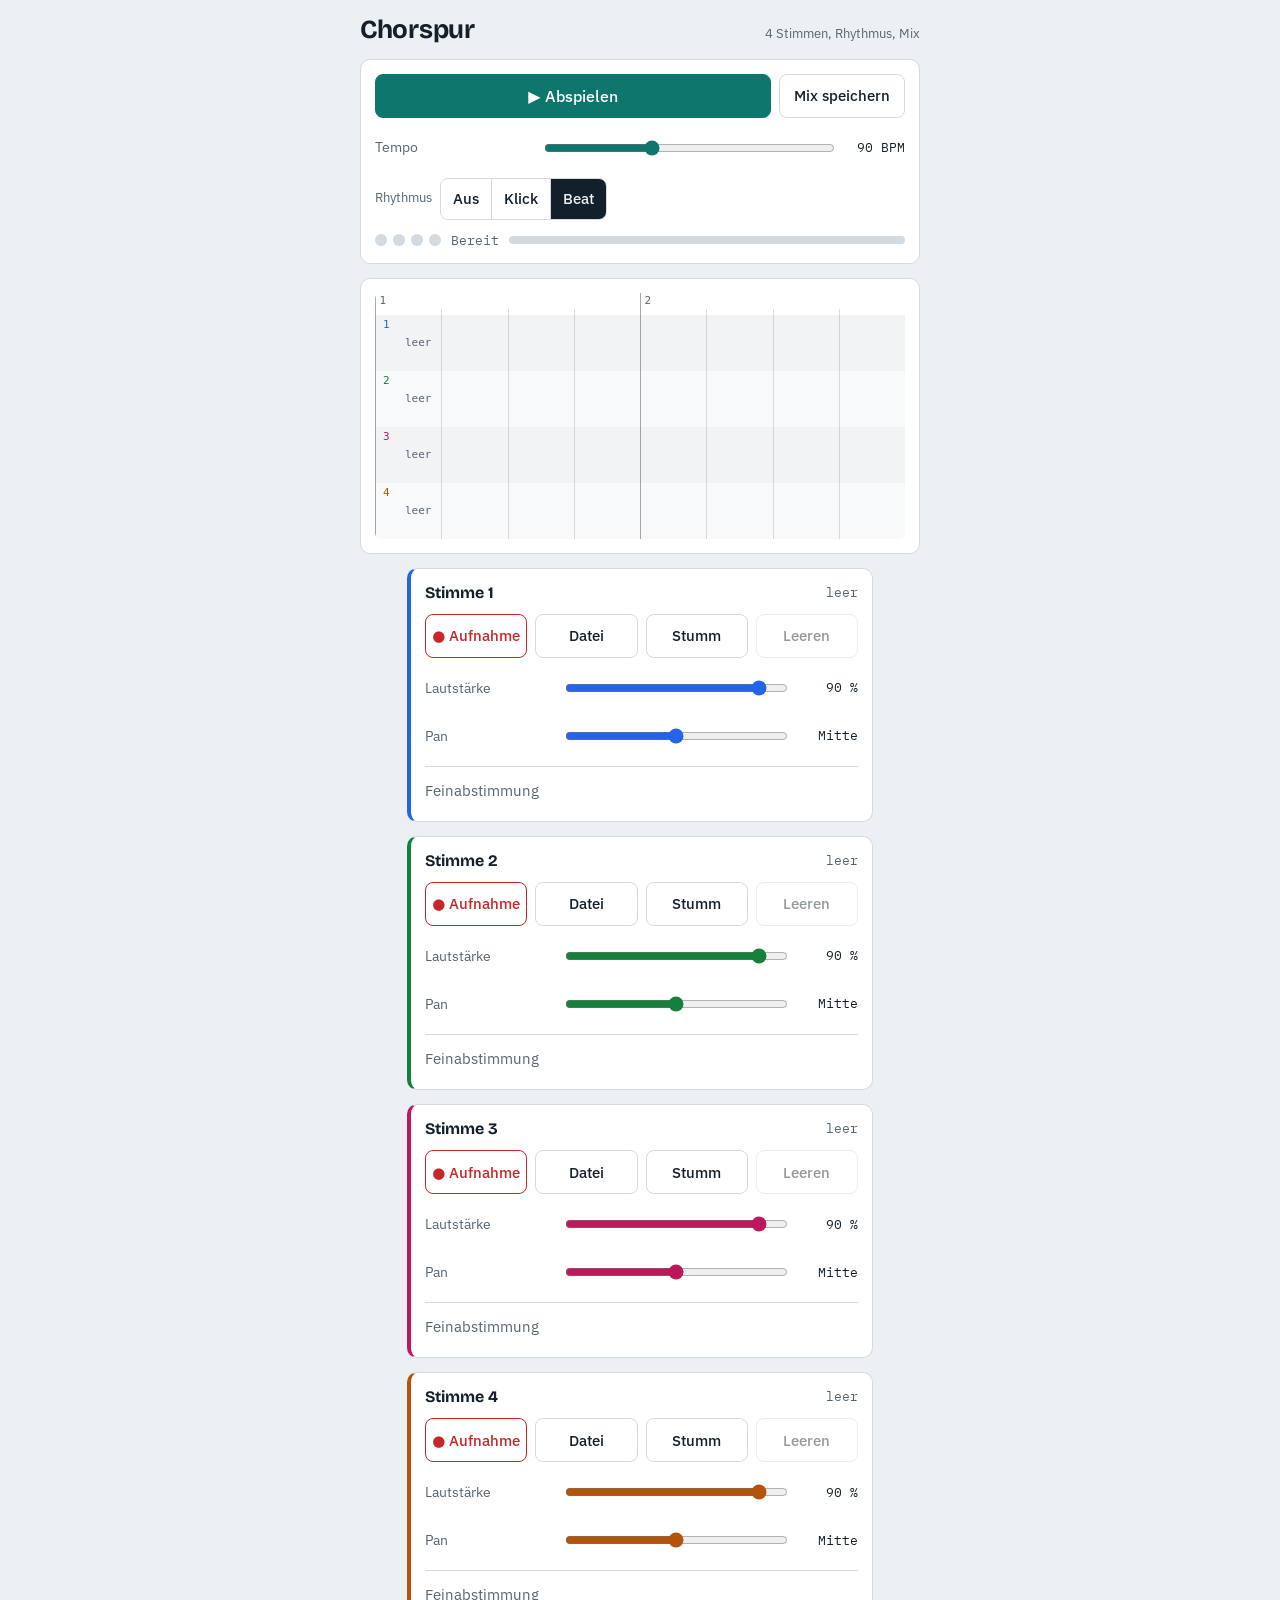
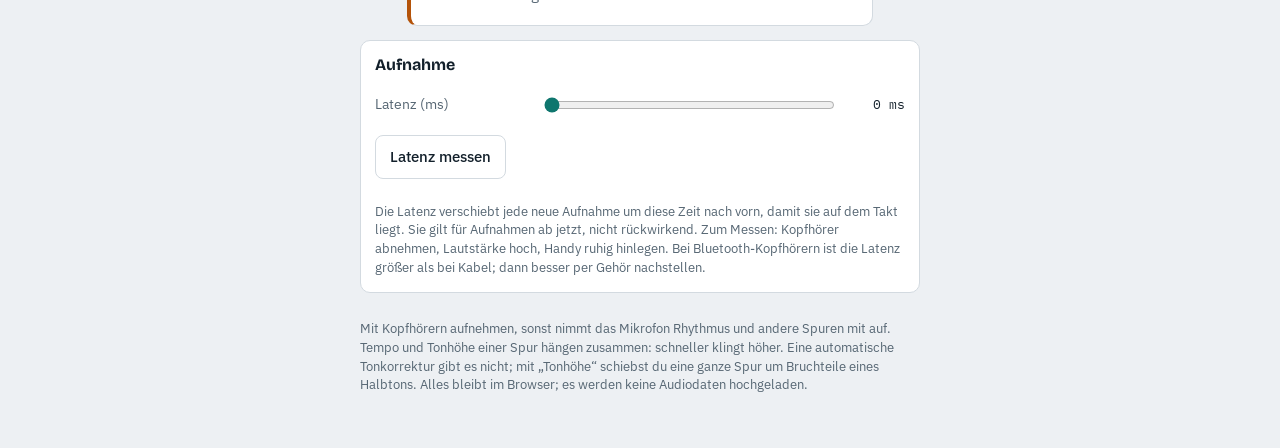
==== chorspur/chorspur.html @ f06d298e "Chorspur: Mikrofonaufnahme per AudioWorklet, WAV-Export, Latenzkorrektur, Tests Co-Authored-By: Clau" ====
<!doctype html>
<html lang="de">
<meta charset="utf-8">
<meta name="viewport" content="width=device-width,initial-scale=1,viewport-fit=cover">
<title>Chorspur</title>
<link rel="stylesheet" href="https://fonts.googleapis.com/css2?family=Bricolage+Grotesque:opsz,wght@12..96,500;12..96,700&family=IBM+Plex+Sans:wght@400;500&family=IBM+Plex+Mono:wght@400;500&display=swap">
<style>
/* Layout: eine Spalte, Transport oben, Zeitleiste mit vier Spuren, darunter je Spur ein Bedienfeld. */
:root{
  --bg:#EDF0F3; --panel:#FFFFFF; --ink:#13202B; --mute:#566673; --line:#D3DAE0;
  --accent:#0F766E; --accent-ink:#FFFFFF; --rec:#C62828;
  --t1:#2563EB; --t2:#15803D; --t3:#BE185D; --t4:#B45309;
  --f-display:"Bricolage Grotesque","Segoe UI",system-ui,sans-serif;
  --f-body:"IBM Plex Sans","Segoe UI",system-ui,sans-serif;
  --f-mono:"IBM Plex Mono",ui-monospace,Menlo,monospace;
}
@media (prefers-color-scheme: dark){
  :root:not([data-theme="light"]){
    --bg:#0E151B; --panel:#16212A; --ink:#E6EDF2; --mute:#93A3B0; --line:#26343F;
    --accent:#2DD4BF; --accent-ink:#06201C; --rec:#F87171;
    --t1:#60A5FA; --t2:#4ADE80; --t3:#F472B6; --t4:#FBBF24; color-scheme:dark;
  }
}
:root[data-theme="dark"]{
  --bg:#0E151B; --panel:#16212A; --ink:#E6EDF2; --mute:#93A3B0; --line:#26343F;
  --accent:#2DD4BF; --accent-ink:#06201C; --rec:#F87171;
  --t1:#60A5FA; --t2:#4ADE80; --t3:#F472B6; --t4:#FBBF24; color-scheme:dark;
}
body{margin:0;background:var(--bg);color:var(--ink);font-family:var(--f-body);font-size:15px;line-height:1.45;
  padding-block:16px 40px;padding-left:max(16px,env(safe-area-inset-left,0px));padding-right:max(16px,env(safe-area-inset-right,0px))}
.wrap{max-width:560px;margin:0 auto;display:flex;flex-direction:column;gap:14px}
h1{font:700 26px/1.1 var(--f-display);margin:0;letter-spacing:-.01em}
h3{font:700 16px/1.2 var(--f-display);margin:0}
.top{display:flex;align-items:baseline;justify-content:space-between;gap:12px;flex-wrap:wrap}
.sub{color:var(--mute);font-size:13px}
.card{background:var(--panel);border:1px solid var(--line);border-radius:10px;padding:14px;display:flex;flex-direction:column;gap:12px;min-width:0}
button{font:500 15px var(--f-body);min-height:44px;padding:0 14px;border-radius:8px;border:1px solid var(--line);background:var(--panel);color:var(--ink);cursor:pointer}
button:focus-visible,input:focus-visible,summary:focus-visible{outline:2px solid var(--accent);outline-offset:2px}
button[aria-pressed="true"]{background:var(--ink);color:var(--bg);border-color:var(--ink)}
button:disabled{opacity:.45;cursor:default}
.go{background:var(--accent);color:var(--accent-ink);border-color:var(--accent);font-weight:500;flex:1;min-width:130px;font-size:16px}
.row{display:flex;gap:8px;flex-wrap:wrap;align-items:center}
.seg{display:flex;border:1px solid var(--line);border-radius:8px;overflow:hidden}
.seg button{border:0;border-radius:0;min-height:40px;padding:0 12px}
.seg button+button{border-left:1px solid var(--line)}
.lab{display:grid;grid-template-columns:minmax(84px,30%) 1fr 64px;align-items:center;gap:8px;font-size:14px}
.lab span{color:var(--mute)}
output{font:400 13px var(--f-mono);text-align:right;font-variant-numeric:tabular-nums}
input[type=range]{width:100%;min-width:0;accent-color:var(--c,var(--accent));height:32px}
.beat{display:flex;align-items:center;gap:10px;font:400 13px var(--f-mono);color:var(--mute);font-variant-numeric:tabular-nums;min-width:0}
.dots{display:flex;gap:6px}
.dots i{width:12px;height:12px;border-radius:50%;background:var(--line)}
.dots i.on{background:var(--accent)}
.meter{height:8px;border-radius:4px;background:var(--line);overflow:hidden;flex:1;min-width:60px}
.meter b{display:block;height:100%;width:0;background:var(--accent);transition:width .06s linear}
.meter b.hot{background:var(--rec)}
canvas{display:block;width:100%;border-radius:6px}
.trk{border-left:4px solid var(--c)}
.trk header{display:flex;align-items:center;justify-content:space-between;gap:8px}
.len{font:400 13px var(--f-mono);color:var(--mute)}
.btns{display:grid;grid-template-columns:repeat(4,1fr);gap:8px}
.btns button{padding:0 6px}
.btns .rec{color:var(--rec);border-color:var(--rec)}
.btns .rec.live{background:var(--rec);color:var(--bg)}
details{border-top:1px solid var(--line);padding-top:8px}
summary{cursor:pointer;color:var(--mute);min-height:32px;display:flex;align-items:center}
details .stack{display:flex;flex-direction:column;gap:6px;padding-top:6px}
#note{display:none;border:1px solid var(--rec);border-radius:10px;padding:12px;background:var(--panel);gap:10px;flex-direction:column}
#note.show{display:flex}
#hp{display:none;border:1px solid var(--rec);border-radius:8px;padding:8px 10px;font-size:14px}
#hp.show{display:block}
#hp.hot{background:var(--rec);color:var(--bg)}
.hint{color:var(--mute);font-size:13px}
</style>

<div class="wrap">
  <div class="top"><h1>Chorspur</h1><span class="sub">4 Stimmen, Rhythmus, Mix</span></div>

  <div id="note" role="status"></div>

  <section class="card" aria-label="Wiedergabe">
    <div class="row">
      <button class="go" id="play">▶ Abspielen</button>
      <button id="export">Mix speichern</button>
    </div>
    <label class="lab"><span>Tempo</span><input type="range" id="bpm" min="50" max="160" step="1" value="90"><output id="bpmOut">90 BPM</output></label>
    <div class="row"><span class="hint">Rhythmus</span>
      <div class="seg" id="rhythm"><button data-r="off">Aus</button><button data-r="click">Klick</button><button data-r="beat" aria-pressed="true">Beat</button></div>
    </div>
    <div id="hp" role="alert"><strong>Kopfhörer verwenden.</strong> <span id="hpTxt">Sonst nimmt das Mikrofon Rhythmus und andere Spuren mit auf.</span></div>
    <div class="beat"><div class="dots" id="dots"><i></i><i></i><i></i><i></i></div><span id="pos">Bereit</span><div class="meter" title="Pegel"><b id="lvl"></b></div></div>
  </section>

  <section class="card" aria-label="Zeitleiste"><canvas id="cv" aria-label="Wellenformen der vier Spuren mit Taktraster"></canvas></section>

  <div id="tracks" class="wrap" style="gap:14px"></div>

  <section class="card" aria-label="Aufnahme-Einstellungen">
    <h3>Aufnahme</h3>
    <label class="lab"><span>Latenz (ms)</span><input type="range" id="lat" min="0" max="400" step="1" value="0"><output id="latOut">0 ms</output></label>
    <div class="row"><button id="cal">Latenz messen</button><span class="hint" id="calMsg"></span></div>
    <p class="hint" id="pk" style="margin:0"></p>
    <p class="hint" style="margin:0">Die Latenz verschiebt jede neue Aufnahme um diese Zeit nach vorn, damit sie auf dem Takt liegt. Sie gilt für Aufnahmen ab jetzt, nicht rückwirkend. Zum Messen: Kopfhörer abnehmen, Lautstärke hoch, Handy ruhig hinlegen. Bei Bluetooth-Kopfhörern ist die Latenz größer als bei Kabel; dann besser per Gehör nachstellen.</p>
  </section>

  <p class="hint">Mit Kopfhörern aufnehmen, sonst nimmt das Mikrofon Rhythmus und andere Spuren mit auf. Tempo und Tonhöhe einer Spur hängen zusammen: schneller klingt höher. Eine automatische Tonkorrektur gibt es nicht; mit „Tonhöhe“ schiebst du eine ganze Spur um Bruchteile eines Halbtons. Alles bleibt im Browser; es werden keine Audiodaten hochgeladen.</p>
  <input type="file" id="file" accept="audio/*" hidden>
</div>

<script>
(function(){
const $=(s,r=document)=>r.querySelector(s);
const root=document.documentElement;
const N=4, LANE=56, RUL=22, CLIP=.98;
const tracks=Array.from({length:N},(_,i)=>({buf:null,peaks:null,vol:.9,pan:0,mute:false,off:0,speed:100,semi:0}));
let bpm=90, rhythm='beat', latency=0;
try{const v=parseInt(localStorage.getItem('chorspur.lat'),10);if(v>=0&&v<=400)latency=v}catch(e){}
const T={playing:false,T0:0,nodes:[],sched:null,n:0,rec:-1,recorder:null,cap:null,busy:false};
let ctx,master,an,noiseBuf,wkReady=false,wl=null;

/* ---------- Audio ---------- */
function ensure(){
  if(ctx) return;
  ctx=new (window.AudioContext||window.webkitAudioContext)({latencyHint:'interactive'});
  master=ctx.createGain(); an=ctx.createAnalyser(); an.fftSize=512;
  master.connect(an); an.connect(ctx.destination);
  noiseBuf=ctx.createBuffer(1,ctx.sampleRate,ctx.sampleRate);
  const d=noiseBuf.getChannelData(0); for(let i=0;i<d.length;i++) d[i]=Math.random()*2-1;
}
const rate=t=>t.speed/100*Math.pow(2,t.semi/12);
const dur=t=>t.buf?t.buf.duration/rate(t):0;
const endT=()=>Math.max(0,...tracks.map(t=>t.buf?Math.max(0,t.off)+dur(t):0));

async function keepAwake(on){
  try{
    if(on){if(!wl&&navigator.wakeLock){wl=await navigator.wakeLock.request('screen');wl.addEventListener('release',()=>{wl=null})}}
    else if(wl){const w=wl;wl=null;await w.release()}
  }catch(e){}
}
document.addEventListener('visibilitychange',()=>{if(document.visibilityState==='visible'&&(T.playing||T.busy))keepAwake(true)});

function click(t,acc){const o=ctx.createOscillator(),g=ctx.createGain();o.frequency.value=acc?1500:1000;g.gain.setValueAtTime(.35,t);g.gain.exponentialRampToValueAtTime(.001,t+.05);o.connect(g);g.connect(master);o.start(t);o.stop(t+.06)}
function kick(t){const o=ctx.createOscillator(),g=ctx.createGain();o.frequency.setValueAtTime(140,t);o.frequency.exponentialRampToValueAtTime(45,t+.12);g.gain.setValueAtTime(.8,t);g.gain.exponentialRampToValueAtTime(.001,t+.28);o.connect(g);g.connect(master);o.start(t);o.stop(t+.3)}
function noise(t,len,hp,vol){const s=ctx.createBufferSource(),f=ctx.createBiquadFilter(),g=ctx.createGain();s.buffer=noiseBuf;f.type='highpass';f.frequency.value=hp;g.gain.setValueAtTime(vol,t);g.gain.exponentialRampToValueAtTime(.001,t+len);s.connect(f);f.connect(g);g.connect(master);s.start(t,Math.random()*.5);s.stop(t+len+.02)}
function tick(){
  const spb=60/bpm, lim=ctx.currentTime+.2;
  while(T.T0+T.n*spb<lim){
    const n=T.n,t=T.T0+n*spb,b=((n%4)+4)%4;
    if(n<0) click(t,b===0);
    else{
      if(rhythm==='click') click(t,b===0);
      else if(rhythm==='beat'){
        if(b===0||b===2) kick(t); else noise(t,.16,1500,.35);
        noise(t,.04,7000,.12); noise(t+spb/2,.04,7000,.06);
      }
    }
    T.n++;
  }
}
function makeNode(i){
  const tr=tracks[i]; if(!tr.buf) return;
  const s=ctx.createBufferSource(),g=ctx.createGain(),p=ctx.createStereoPanner();
  const r=rate(tr);
  s.buffer=tr.buf; s.playbackRate.value=r; g.gain.value=tr.mute?0:tr.vol; p.pan.value=tr.pan;
  s.connect(g);g.connect(p);p.connect(master);
  let when=T.T0+tr.off, boff=0;
  if(tr.off<0){when=T.T0;boff=-tr.off*r}
  if(boff>=tr.buf.duration) return;
  s.start(when,boff);
  T.nodes[i]={src:s,g,p};
}
function begin(T0,n0,skip){
  T.T0=T0; T.nodes=[];
  for(let i=0;i<N;i++) if(i!==skip) makeNode(i);
  T.n=n0; clearInterval(T.sched); T.sched=setInterval(tick,25); tick();
  T.playing=true; keepAwake(true); ui(); loop();
}
async function play(){
  ensure(); await ctx.resume(); if(T.playing) return;
  begin(ctx.currentTime+.12,0,-1);
}
function stop(){
  clearInterval(T.sched); T.sched=null;
  T.nodes.forEach(n=>{try{n&&n.src.stop()}catch(e){}}); T.nodes=[];
  T.playing=false;
  if(T.recorder){const r=T.recorder;T.recorder=null;T.rec=-1;T.cap=null;r.finish()}
  keepAwake(false);
  ui(); draw();
}

/* ---------- Mikrofon: Rohdaten (PCM) mit Kontext-Zeitstempel ---------- */
/* Statt MediaRecorder (komprimiert, Startzeit unklar) liest ein AudioWorklet die Samples samt Frame-Nummer der Audio-Uhr.
   Damit liegt der Schnitt auf T0 sampleGenau fest; nur die Gerätelatenz bleibt, die über "Latenz (ms)" korrigiert wird. */
const WK='class R extends AudioWorkletProcessor{constructor(){super();this.b=new Float32Array(1024);this.n=0;this.f=0}'+
 'process(i){const c=i[0]&&i[0][0];if(!c)return true;for(let k=0;k<c.length;k++){if(this.n===0)this.f=currentFrame+k;this.b[this.n++]=c[k];'+
 'if(this.n===1024){this.port.postMessage({f:this.f,d:this.b});this.b=new Float32Array(1024);this.n=0}}return true}}registerProcessor("rec",R);';
function micMsg(e){
  const n=e&&e.name;
  if(n==='NotAllowedError'||n==='SecurityError') return 'Der Zugriff auf das Mikrofon wurde verweigert. Erlaube das Mikrofon in den Einstellungen des Browsers für diese Seite und versuche es erneut.';
  if(n==='NotFoundError'||n==='DevicesNotFoundError'||n==='OverconstrainedError') return 'Es wurde kein Mikrofon gefunden. Schließe ein Mikrofon an oder prüfe die Geräteeinstellungen.';
  if(n==='NotReadableError'||n==='AbortError'||n==='TrackStartError') return 'Das Mikrofon lässt sich nicht öffnen. Vielleicht nutzt es gerade eine andere App.';
  return 'Das Mikrofon ist nicht verfügbar'+(n?' ('+n+')':'')+'.';
}
async function openCapture(){
  ensure(); await ctx.resume();
  if(!window.isSecureContext||!navigator.mediaDevices||!navigator.mediaDevices.getUserMedia)
    throw {msg:'Das Mikrofon funktioniert nur in einem sicheren Kontext: über https:// oder über http://localhost. Öffne die Seite über eine solche Adresse.'};
  let stream;
  try{stream=await navigator.mediaDevices.getUserMedia({audio:{echoCancellation:false,noiseSuppression:false,autoGainControl:false,channelCount:1}})}
  catch(e){throw {msg:micMsg(e)}}
  await ctx.resume();
  const cap={chunks:[],peak:0,blk:0,sink:ctx.createGain(),src:ctx.createMediaStreamSource(stream),node:null};
  const onData=(f,d)=>{let p=0;for(let k=0;k<d.length;k++){const v=d[k]<0?-d[k]:d[k];if(v>p)p=v}
    if(p>cap.blk)cap.blk=p; if(p>cap.peak)cap.peak=p; cap.chunks.push({f,d})};
  try{
    if(ctx.audioWorklet&&window.AudioWorkletNode){
      if(!wkReady){const u=URL.createObjectURL(new Blob([WK],{type:'text/javascript'}));await ctx.audioWorklet.addModule(u);URL.revokeObjectURL(u);wkReady=true}
      cap.node=new AudioWorkletNode(ctx,'rec',{numberOfInputs:1,numberOfOutputs:1,channelCount:1,channelCountMode:'explicit'});
      cap.node.port.onmessage=e=>onData(e.data.f,e.data.d);
    }else{
      cap.node=ctx.createScriptProcessor(2048,1,1);
      cap.node.onaudioprocess=e=>onData(Math.round(e.playbackTime*ctx.sampleRate),new Float32Array(e.inputBuffer.getChannelData(0)));
    }
  }catch(e){stream.getTracks().forEach(t=>t.stop());throw {msg:'Die Aufnahme-Engine ließ sich nicht starten ('+(e&&e.name||'Fehler')+'). Probiere „Datei“ mit einer Aufnahme vom Sprachrekorder.'}}
  cap.sink.gain.value=0; cap.sink.connect(ctx.destination);
  cap.src.connect(cap.node); cap.node.connect(cap.sink);
  cap.close=()=>{
    stream.getTracks().forEach(t=>t.stop());
    try{cap.src.disconnect();cap.node.disconnect();cap.sink.disconnect()}catch(e){}
    if(cap.node.port)cap.node.port.onmessage=null; cap.node.onaudioprocess=null;
  };
  return cap;
}
function assemble(chunks,start,end){
  const out=new Float32Array(Math.max(0,end-start));
  for(const c of chunks){const a=Math.max(c.f,start),b=Math.min(c.f+c.d.length,end);if(b>a)out.set(c.d.subarray(a-c.f,b-c.f),a-start)}
  return out;
}
const dB=p=>p>0?Math.round(20*Math.log10(p)):-99;

/* ---------- Aufnehmen ---------- */
async function record(i){
  if(T.playing||T.busy) return;
  T.busy=true; note(''); ui();
  let cap;
  try{cap=await openCapture()}catch(e){T.busy=false;ui();micHelp(i,e.msg||'Das Mikrofon ist nicht verfügbar.');return}
  T.busy=false;
  const T0=ctx.currentTime+.25+4*(60/bpm), lat=latency;
  T.cap=cap; T.rec=i;
  T.recorder={finish:()=>finishTake(i,cap,T0,lat)};
  begin(T0,-4,i);
}
function finishTake(i,cap,T0,lat){
  cap.close();
  const sr=ctx.sampleRate, start=Math.round((T0+lat/1000)*sr);
  let last=0; for(const c of cap.chunks) last=Math.max(last,c.f+c.d.length);
  const data=assemble(cap.chunks,start,last);
  $('#pk').textContent='Letzte Aufnahme: Spitzenpegel '+dB(cap.peak)+' dBFS.';
  if(data.length<sr*.2){note('Die Aufnahme war zu kurz.');return}
  const buf=ctx.createBuffer(1,data.length,sr); buf.copyToChannel(data,0);
  setBuf(i,buf);
  note(cap.peak>=CLIP?'Die Aufnahme ist übersteuert (Spitze '+dB(cap.peak)+' dBFS). Geh weiter vom Mikrofon weg oder sing leiser und nimm die Spur neu auf.':'');
}
function micHelp(i,msg){
  const el=$('#note');
  el.innerHTML='<strong></strong><span class="hint">Alternative: Nimm die Stimme mit dem Sprachrekorder deines Handys auf (Rhythmus dabei über Kopfhörer laufen lassen) und lade die Datei hier in Stimme '+(i+1)+' hoch.</span><div class="row"><button data-n="cap" data-i="'+i+'">Sprachrekorder öffnen</button><button data-n="file" data-i="'+i+'">Datei wählen</button></div>';
  $('strong',el).textContent=msg;
  el.className='show';
}
function note(t){const el=$('#note');el.textContent=t;el.className=t?'show':''}

/* ---------- Latenz messen: Klicks abspielen, per Mikrofon aufnehmen, Kreuzkorrelation ---------- */
function clickTpl(sr){const n=Math.round(.03*sr),d=new Float32Array(n);for(let k=0;k<n;k++){const t=k/sr;d[k]=Math.sin(2*Math.PI*1500*t)*Math.exp(-t/.006)}return d}
/* Lag (in Samples) mit größter |Korrelation| von tpl in sig, Suchbereich 0..maxLag. */
function xcorr(sig,tpl,maxLag){
  const dot=(lag,st)=>{let s=0;for(let k=0;k<tpl.length;k+=st){const j=lag+k;if(j>=sig.length)break;s+=sig[j]*tpl[k]}return s};
  let best=0,bl=0,sum=0,cnt=0;
  for(let lag=0;lag<=maxLag;lag+=4){const v=Math.abs(dot(lag,4));sum+=v;cnt++;if(v>best){best=v;bl=lag}}
  const ratio=best/Math.max(1e-12,sum/cnt);
  best=0;let rl=bl;
  for(let lag=Math.max(0,bl-6);lag<=bl+6;lag++){const v=Math.abs(dot(lag,1));if(v>best){best=v;rl=lag}}
  return {lag:rl,ratio};
}
/* Aus einer Aufnahme (Frames) und den geplanten Klickzeiten die Latenz in ms schätzen. */
function estimateLatency(chunks,times,sr){
  const tpl=clickTpl(sr),maxLag=Math.round(.4*sr);
  let last=0;for(const c of chunks)last=Math.max(last,c.f+c.d.length);
  const lags=[];
  for(const t of times){
    const s=Math.round(t*sr),seg=assemble(chunks,s,Math.min(last,s+maxLag+tpl.length));
    if(seg.length<tpl.length*2)continue;
    const r=xcorr(seg,tpl,Math.min(maxLag,seg.length-tpl.length));
    if(r.ratio>=6)lags.push(r.lag/sr*1000);
  }
  if(lags.length<3)return null;
  lags.sort((a,b)=>a-b);
  return {ms:lags[lags.length>>1],spread:lags[lags.length-1]-lags[0],n:lags.length};
}
async function calibrate(){
  if(T.playing||T.busy) return;
  const msg=$('#calMsg');
  T.busy=true; keepAwake(true); ui(); msg.textContent='Messung läuft (ca. 5 s). Bitte ruhig halten …';
  let cap;
  try{cap=await openCapture()}catch(e){T.busy=false;keepAwake(false);ui();msg.textContent='';micHelp(0,e.msg||'Das Mikrofon ist nicht verfügbar.');return}
  const sr=ctx.sampleRate,tpl=clickTpl(sr),b=ctx.createBuffer(1,tpl.length,sr);b.copyToChannel(tpl,0);
  const t0=ctx.currentTime+.6,times=[];
  for(let k=0;k<5;k++){const s=ctx.createBufferSource(),g=ctx.createGain();s.buffer=b;g.gain.value=.8;s.connect(g);g.connect(master);s.start(t0+k*.7);times.push(t0+k*.7)}
  await new Promise(r=>setTimeout(r,(.6+5*.7+.7)*1000));
  cap.close();
  const res=estimateLatency(cap.chunks,times,sr);
  T.busy=false; keepAwake(false); ui();
  if(!res){msg.textContent='Keine Klicks erkannt. Lautstärke hoch, Kopfhörer ab, Mikrofon nahe am Lautsprecher, Umgebung ruhig.';return}
  const ms=Math.round(res.ms);setLatency(ms);
  msg.textContent='Gemessen: '+ms+' ms (Streuung '+res.spread.toFixed(1).replace('.',',')+' ms, '+res.n+' von 5 Klicks)'+(res.spread>10?'. Streuung hoch, Messung wiederholen.':'. Eingetragen.');
}
function setLatency(ms){
  latency=Math.max(0,Math.min(400,Math.round(ms)));
  $('#lat').value=latency;$('#latOut').textContent=latency+' ms';
  try{localStorage.setItem('chorspur.lat',String(latency))}catch(e){}
}

/* ---------- Dateien & Spitzenwerte ---------- */
let pending=0;
function pick(i,cap){pending=i;const f=$('#file');if(cap)f.setAttribute('capture','');else f.removeAttribute('capture');f.value='';f.click()}
$('#file').addEventListener('change',async e=>{
  const f=e.target.files[0]; if(!f) return;
  try{ensure();const buf=await ctx.decodeAudioData(await f.arrayBuffer());setBuf(pending,buf);note('')}
  catch(err){note('Diese Datei ließ sich nicht lesen. Probiere ein anderes Audioformat.')}
});
function setBuf(i,buf){
  const tr=tracks[i],ch=buf.getChannelData(0),P=700,step=Math.max(1,Math.floor(ch.length/P)),pk=new Float32Array(P);
  for(let k=0;k<P;k++){let m=0;const a=k*step,b=Math.min(ch.length,a+step);for(let j=a;j<b;j+=4){const v=Math.abs(ch[j]);if(v>m)m=v}pk[k]=m}
  const mx=Math.max(.05,...pk);for(let k=0;k<P;k++)pk[k]/=mx;
  tr.buf=buf;tr.peaks=pk;ui();draw();
}

/* ---------- Mix speichern: WAV 16 Bit Stereo, Offline-Rendering ---------- */
function wavBlob(buf){
  const nc=2,len=buf.length,sr=buf.sampleRate,bytes=len*nc*2,ab=new ArrayBuffer(44+bytes),v=new DataView(ab);
  const S=(o,s)=>{for(let k=0;k<s.length;k++)v.setUint8(o+k,s.charCodeAt(k))};
  S(0,'RIFF');v.setUint32(4,36+bytes,true);S(8,'WAVE');S(12,'fmt ');v.setUint32(16,16,true);v.setUint16(20,1,true);v.setUint16(22,nc,true);
  v.setUint32(24,sr,true);v.setUint32(28,sr*nc*2,true);v.setUint16(32,nc*2,true);v.setUint16(34,16,true);S(36,'data');v.setUint32(40,bytes,true);
  const L=buf.getChannelData(0),R=buf.getChannelData(1);let o=44;
  for(let k=0;k<len;k++){
    for(const x of [L[k],R[k]]){const s=Math.max(-1,Math.min(1,x));v.setInt16(o,s<0?s*32768:s*32767,true);o+=2}
  }
  return new Blob([ab],{type:'audio/wav'});
}
async function renderMix(){
  const sr=ctx.sampleRate,oc=new OfflineAudioContext(2,Math.ceil((endT()+.3)*sr),sr);
  tracks.forEach(tr=>{
    if(!tr.buf||tr.mute) return;
    const s=oc.createBufferSource(),g=oc.createGain(),p=oc.createStereoPanner(),r=rate(tr);
    s.buffer=tr.buf;s.playbackRate.value=r;g.gain.value=tr.vol;p.pan.value=tr.pan;
    s.connect(g);g.connect(p);p.connect(oc.destination);
    let when=Math.max(0,tr.off),boff=0;
    if(tr.off<0)boff=-tr.off*r;
    if(boff>=tr.buf.duration) return;
    s.start(when,boff);
  });
  return oc.startRendering();
}
async function exportMix(){
  if(!tracks.some(t=>t.buf)){note('Es ist noch keine Spur aufgenommen.');return}
  if(T.playing) stop();
  if(T.busy) return;
  ensure(); T.busy=true; ui(); note('Der Mix wird berechnet …');
  try{
    const out=await renderMix();
    let pk=0;for(let c=0;c<2;c++){const d=out.getChannelData(c);for(let k=0;k<d.length;k++){const a=Math.abs(d[k]);if(a>pk)pk=a}}
    let msg='';
    if(pk>1){const g=.98/pk;for(let c=0;c<2;c++){const d=out.getChannelData(c);for(let k=0;k<d.length;k++)d[k]*=g}msg='Der Mix war zu laut und wurde automatisch leiser gestellt (um '+(-dB(g))+' dB).'}
    const url=URL.createObjectURL(wavBlob(out)),a=document.createElement('a');
    a.href=url;a.download='Chorspur-Mix.wav';document.body.appendChild(a);a.click();a.remove();
    setTimeout(()=>URL.revokeObjectURL(url),60000);
    note(msg);
  }catch(e){note('Der Mix ließ sich nicht erzeugen ('+(e&&e.name||'Fehler')+').')}
  T.busy=false; ui();
}

/* ---------- Zeichnen ---------- */
const cv=$('#cv'),g2=cv.getContext('2d');
function span(pos){
  const spb=60/bpm,bar=4*spb;
  let L=Math.max(8*spb,endT()*1.03);
  if(T.rec>=0) L=Math.max(L,Math.ceil((Math.max(pos,0)+4*spb)/(4*bar))*4*bar);
  return Math.ceil(L/bar)*bar;
}
function curPos(){return T.playing?ctx.currentTime-T.T0:null}
function draw(){
  const dpr=window.devicePixelRatio||1,w=cv.clientWidth,h=RUL+N*LANE;
  if(!w) return;
  if(cv.width!==Math.round(w*dpr)||cv.height!==Math.round(h*dpr)){cv.width=Math.round(w*dpr);cv.height=Math.round(h*dpr)}
  cv.style.height=h+'px';
  const g=g2,cs=getComputedStyle(root),C=n=>cs.getPropertyValue(n).trim();
  g.setTransform(dpr,0,0,dpr,0,0);g.clearRect(0,0,w,h);
  const pos=curPos(),L=span(pos||0),spb=60/bpm,X=t=>t/L*w;
  g.font='11px '+C('--f-mono');g.textBaseline='middle';
  for(let i=0;i<N;i++){
    const y=RUL+i*LANE,cy=y+LANE/2,col=C('--t'+(i+1)),tr=tracks[i];
    g.fillStyle=C('--line');g.globalAlpha=i%2?.18:.32;g.fillRect(0,y,w,LANE);g.globalAlpha=1;
    if(T.rec===i){g.fillStyle=C('--rec');g.globalAlpha=.12;g.fillRect(0,y,w,LANE);g.globalAlpha=1}
    if(tr.buf){
      const d=dur(tr),P=tr.peaks.length,bw=Math.max(1,X(d/P));
      g.fillStyle=col;g.globalAlpha=tr.mute?.3:.95;
      for(let k=0;k<P;k++){const t=tr.off+k/P*d;if(t<0)continue;const a=Math.max(1,tr.peaks[k]*LANE*.42);g.fillRect(X(t),cy-a,bw,2*a)}
      g.globalAlpha=1;
    }else{g.fillStyle=C('--mute');g.fillText(T.rec===i?'Aufnahme läuft':'leer',30,cy)}
    g.fillStyle=col;g.fillText(String(i+1),8,y+10);
  }
  g.strokeStyle=C('--mute');g.fillStyle=C('--mute');g.lineWidth=1;
  const nb=Math.floor(L/spb);
  for(let b=0;b<=nb;b++){
    const x=Math.round(X(b*spb))+.5,bar=b%4===0;
    g.globalAlpha=bar?.55:.22;g.beginPath();g.moveTo(x,bar?0:RUL-6);g.lineTo(x,h);g.stroke();
    g.globalAlpha=1;
    if(bar&&x+22<w){g.textBaseline='top';g.fillText(String(b/4+1),x+4,3);g.textBaseline='middle'}
  }
  if(pos!==null&&pos>=0){const x=Math.round(X(pos))+.5;g.strokeStyle=C('--accent');g.lineWidth=2;g.beginPath();g.moveTo(x,0);g.lineTo(x,h);g.stroke()}
}
let raf=0;
function loop(){
  cancelAnimationFrame(raf);
  const step=()=>{
    draw();
    const pos=curPos(),spb=60/bpm,dots=$('#dots').children;
    if(pos===null){$('#pos').textContent='Bereit';for(const d of dots)d.className='';}
    else if(pos<0){$('#pos').textContent='Einzählen '+Math.ceil(-pos/spb);const b=Math.ceil(-pos/spb);for(let k=0;k<4;k++)dots[k].className=(4-b)===k?'on':''}
    else{const b=Math.floor(pos/spb);$('#pos').textContent='Takt '+(Math.floor(b/4)+1)+' · Schlag '+(b%4+1);for(let k=0;k<4;k++)dots[k].className=(b%4)===k?'on':''}
    let lv=0;
    if(T.playing){
      if(T.cap){lv=T.cap.blk;T.cap.blk=0}
      else if(an){const a=new Uint8Array(an.fftSize);an.getByteTimeDomainData(a);let m=0;for(const v of a)m=Math.max(m,Math.abs(v-128));lv=m/128}
    }
    $('#lvl').style.width=Math.min(100,lv*100)+'%';
    $('#lvl').classList.toggle('hot',lv>=CLIP);
    const hp=$('#hp'),hot=!!T.cap&&T.cap.peak>=CLIP;
    hp.classList.toggle('show',T.rec>=0);hp.classList.toggle('hot',hot);
    $('#hpTxt').textContent=hot?'Übersteuert! Weiter vom Mikrofon weg oder leiser singen.':'Sonst nimmt das Mikrofon Rhythmus und andere Spuren mit auf.';
    if(T.playing&&T.rec<0&&pos!==null&&tracks.some(t=>t.buf)&&pos>endT()+.4){stop();return}
    if(T.playing) raf=requestAnimationFrame(step);
    else{$('#lvl').style.width='0';hp.classList.remove('show')}
  };
  raf=requestAnimationFrame(step);
}

/* ---------- Oberfläche ---------- */
const fmt={vol:v=>Math.round(v*100)+' %',pan:v=>v==0?'Mitte':(v<0?'L ':'R ')+Math.round(Math.abs(v)*100),
  off:v=>(v>=0?'+':'')+v.toFixed(2).replace('.',',')+' s',speed:v=>v+' %',semi:v=>(v>0?'+':'')+v.toFixed(2).replace('.',',')+' HT'};
function lab(i,k,name,min,max,step){return '<label class="lab"><span>'+name+'</span><input type="range" data-i="'+i+'" data-k="'+k+'" min="'+min+'" max="'+max+'" step="'+step+'" value="'+tracks[i][k]+'"><output data-o="'+k+'"></output></label>'}
$('#tracks').innerHTML=tracks.map((t,i)=>
 '<section class="card trk" data-i="'+i+'" style="--c:var(--t'+(i+1)+')"><header><h3>Stimme '+(i+1)+'</h3><span class="len"></span></header>'+
 '<div class="btns"><button class="rec" data-a="rec">● Aufnahme</button><button data-a="file">Datei</button><button data-a="mute" aria-pressed="false">Stumm</button><button data-a="clear">Leeren</button></div>'+
 lab(i,'vol','Lautstärke',0,1,.01)+lab(i,'pan','Pan',-1,1,.05)+
 '<details><summary>Feinabstimmung</summary><div class="stack">'+lab(i,'off','Start',-1,8,.01)+lab(i,'speed','Tempo',70,130,1)+lab(i,'semi','Tonhöhe',-12,12,.05)+'</div></details></section>').join('');
function ui(){
  document.querySelectorAll('.trk').forEach(el=>{
    const i=+el.dataset.i,t=tracks[i];
    $('.len',el).textContent=t.buf?(dur(t).toFixed(1).replace('.',',')+' s'):'leer';
    const r=$('.rec',el);r.classList.toggle('live',T.rec===i);r.textContent=T.rec===i?'■ Stopp':'● Aufnahme';
    r.disabled=T.busy||(T.playing&&T.rec!==i);
    $('[data-a=mute]',el).setAttribute('aria-pressed',t.mute);
    $('[data-a=clear]',el).disabled=!t.buf;
    el.querySelectorAll('[data-o]').forEach(o=>{o.textContent=fmt[o.dataset.o](t[o.dataset.o])});
  });
  $('#play').textContent=T.playing?'■ Stopp':'▶ Abspielen';
  $('#play').disabled=T.busy;
  $('#bpm').disabled=T.playing;$('#export').disabled=T.playing||T.busy;$('#cal').disabled=T.playing||T.busy;
}
$('#tracks').addEventListener('click',e=>{
  const b=e.target.closest('button[data-a]');if(!b)return;
  const i=+b.closest('.trk').dataset.i,t=tracks[i],a=b.dataset.a;
  if(a==='rec'){T.rec===i?stop():record(i)}
  else if(a==='file')pick(i,false);
  else if(a==='mute'){t.mute=!t.mute;if(T.nodes[i])T.nodes[i].g.gain.value=t.mute?0:t.vol;ui();draw()}
  else if(a==='clear'){if(T.playing)stop();t.buf=null;t.peaks=null;ui();draw()}
});
$('#tracks').addEventListener('input',e=>{
  const r=e.target;if(r.type!=='range')return;
  const i=+r.dataset.i,k=r.dataset.k,t=tracks[i];t[k]=parseFloat(r.value);
  r.parentElement.querySelector('output').textContent=fmt[k](t[k]);
  const nd=T.nodes[i];
  if(nd){
    if(k==='vol'&&!t.mute)nd.g.gain.value=t.vol;
    if(k==='pan')nd.p.pan.value=t.pan;
    if(k==='speed'||k==='semi')nd.src.playbackRate.value=rate(t);
  }
  if(k==='speed'||k==='semi')$('.len',r.closest('.trk')).textContent=t.buf?(dur(t).toFixed(1).replace('.',',')+' s'):'leer';
  draw();
});
$('#note').addEventListener('click',e=>{
  const b=e.target.closest('button[data-n]');if(!b)return;
  pick(+b.dataset.i,b.dataset.n==='cap');
});
$('#play').addEventListener('click',()=>T.playing?stop():play());
$('#export').addEventListener('click',exportMix);
$('#cal').addEventListener('click',calibrate);
$('#lat').addEventListener('input',e=>setLatency(+e.target.value));
$('#bpm').addEventListener('input',e=>{bpm=+e.target.value;$('#bpmOut').textContent=bpm+' BPM';draw()});
$('#rhythm').addEventListener('click',e=>{
  const b=e.target.closest('button[data-r]');if(!b)return;rhythm=b.dataset.r;
  document.querySelectorAll('#rhythm button').forEach(x=>x.setAttribute('aria-pressed',x===b));
});
new ResizeObserver(draw).observe(cv);
matchMedia('(prefers-color-scheme: dark)').addEventListener('change',draw);
new MutationObserver(draw).observe(root,{attributes:true,attributeFilter:['data-theme']});
setLatency(latency);ui();draw();
/* Prüf-Zugang nur mit ?test in der Adresse (für automatische Tests). */
if(/[?&]test\b/.test(location.search)) window.__chorspur={tracks,T,ensure,ctx:()=>ctx,master:()=>master,latency:()=>latency};
})();
</script>
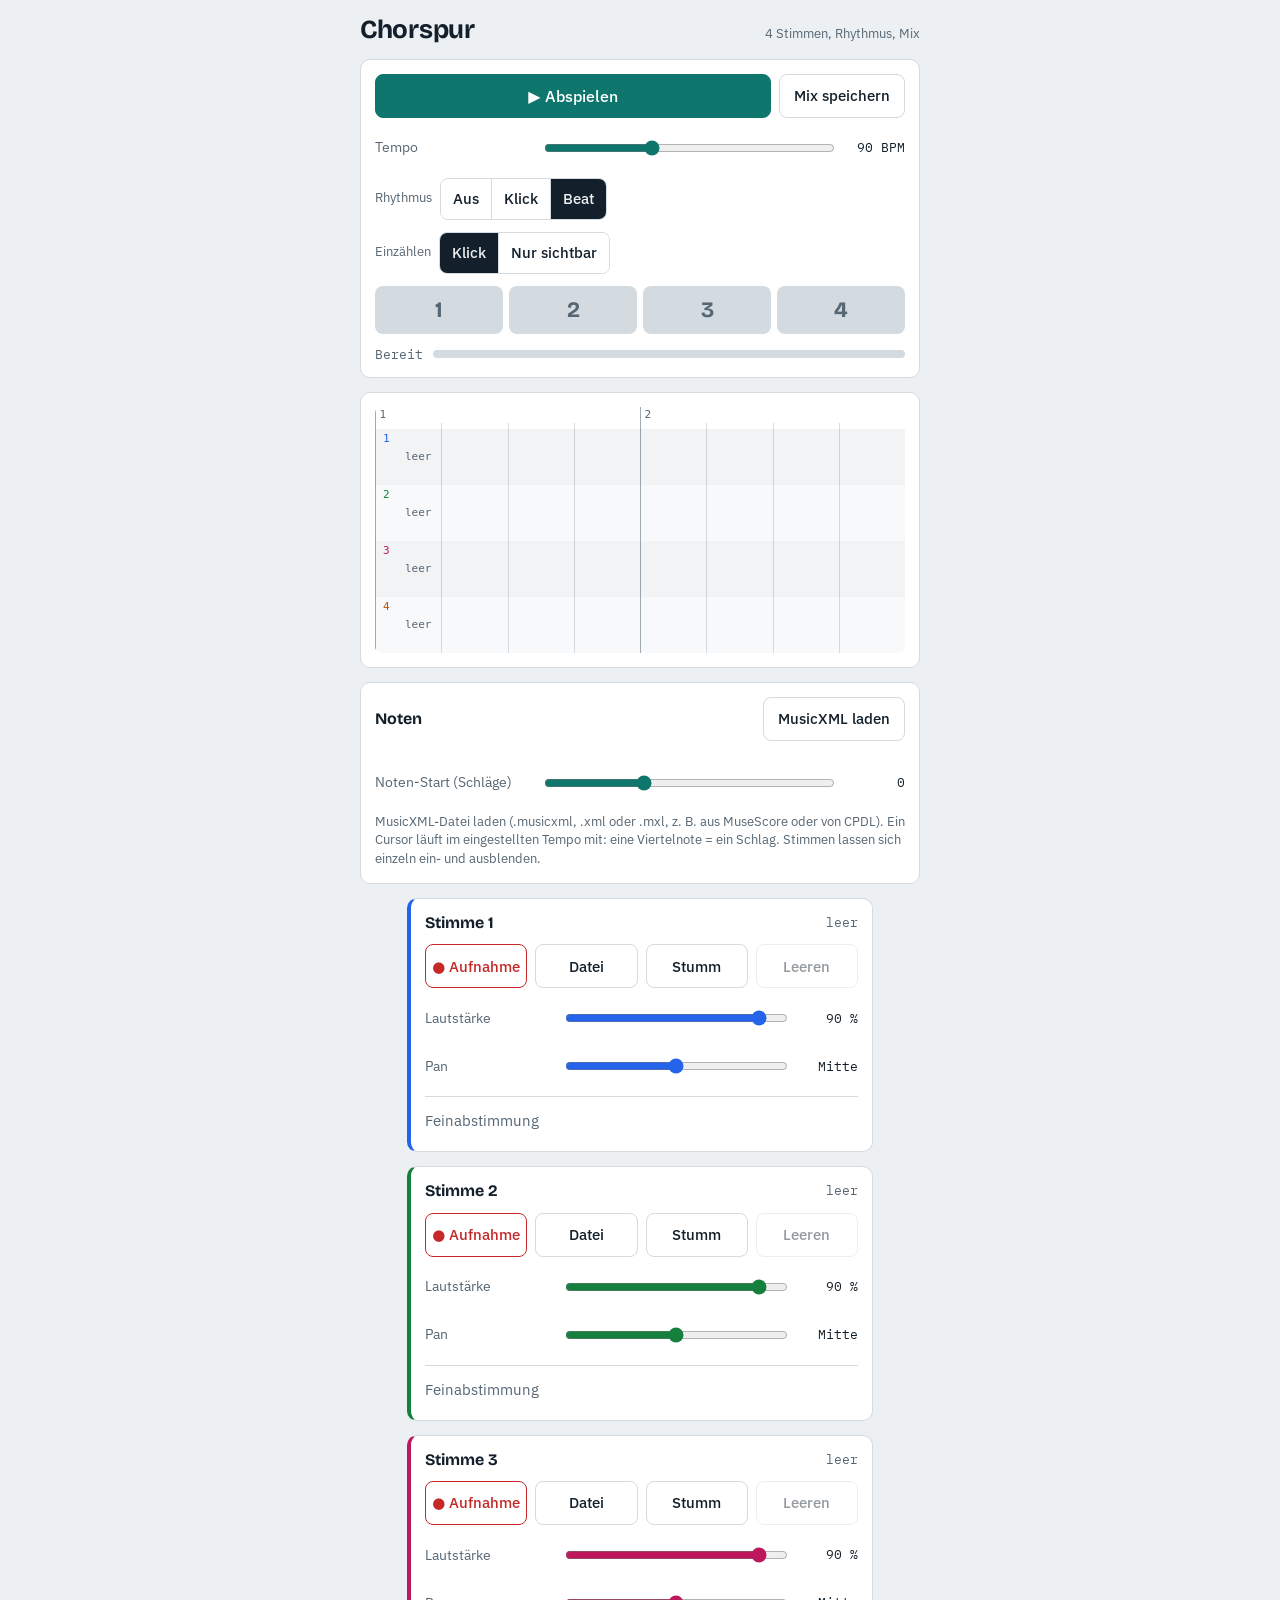
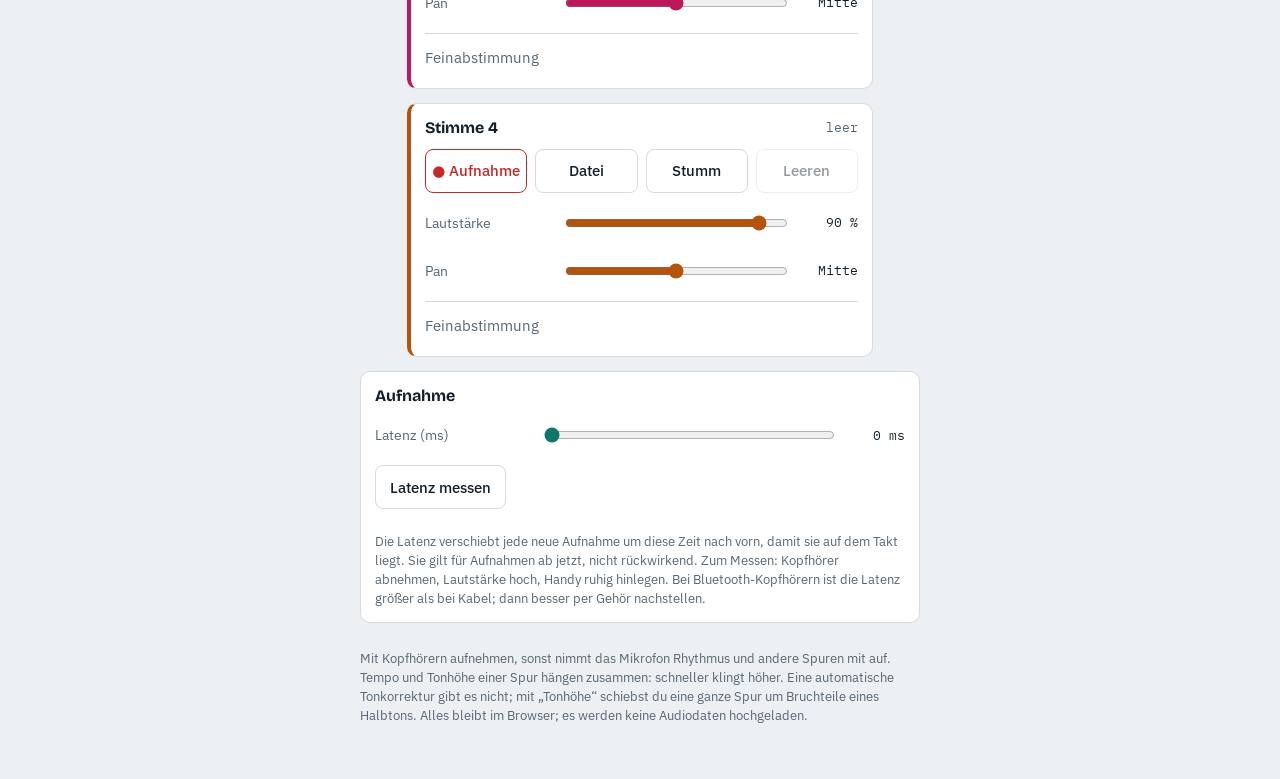
==== commit 22f84f6d: "Chorspur: visueller Taktgeber, stilles Einzählen, Notenanzeige (MusicXML) mit mitlaufendem Cursor Co" ====
--- a/chorspur/chorspur.html
+++ b/chorspur/chorspur.html
@@ -48,9 +48,11 @@
 output{font:400 13px var(--f-mono);text-align:right;font-variant-numeric:tabular-nums}
 input[type=range]{width:100%;min-width:0;accent-color:var(--c,var(--accent));height:32px}
 .beat{display:flex;align-items:center;gap:10px;font:400 13px var(--f-mono);color:var(--mute);font-variant-numeric:tabular-nums;min-width:0}
-.dots{display:flex;gap:6px}
-.dots i{width:12px;height:12px;border-radius:50%;background:var(--line)}
-.dots i.on{background:var(--accent)}
+.dots{display:grid;grid-template-columns:repeat(4,1fr);gap:6px}
+.dots i{height:48px;border-radius:8px;background:var(--line);display:flex;align-items:center;justify-content:center;font:700 22px var(--f-display);font-style:normal;color:var(--mute)}
+.dots i.on{background:var(--accent);color:var(--accent-ink)}
+.dots i.on.one{box-shadow:inset 0 0 0 3px var(--ink)}
+.dots i.cnt{background:var(--rec);color:var(--bg)}
 .meter{height:8px;border-radius:4px;background:var(--line);overflow:hidden;flex:1;min-width:60px}
 .meter b{display:block;height:100%;width:0;background:var(--accent);transition:width .06s linear}
 .meter b.hot{background:var(--rec)}
@@ -71,6 +73,11 @@
 #hp.show{display:block}
 #hp.hot{background:var(--rec);color:var(--bg)}
 .hint{color:var(--mute);font-size:13px}
+#sheetBox{max-height:320px;overflow:auto;background:#fff;border-radius:6px;-webkit-overflow-scrolling:touch}
+#sheet{position:relative}
+#parts{gap:4px 14px}
+#parts label{display:flex;gap:6px;align-items:center;min-height:36px;font-size:14px}
+#parts input{width:20px;height:20px;accent-color:var(--accent)}
 </style>
 
 <div class="wrap">
@@ -87,11 +94,24 @@
     <div class="row"><span class="hint">Rhythmus</span>
       <div class="seg" id="rhythm"><button data-r="off">Aus</button><button data-r="click">Klick</button><button data-r="beat" aria-pressed="true">Beat</button></div>
     </div>
+    <div class="row"><span class="hint">Einzählen</span>
+      <div class="seg" id="count"><button data-c="click" aria-pressed="true">Klick</button><button data-c="still">Nur sichtbar</button></div>
+    </div>
     <div id="hp" role="alert"><strong>Kopfhörer verwenden.</strong> <span id="hpTxt">Sonst nimmt das Mikrofon Rhythmus und andere Spuren mit auf.</span></div>
-    <div class="beat"><div class="dots" id="dots"><i></i><i></i><i></i><i></i></div><span id="pos">Bereit</span><div class="meter" title="Pegel"><b id="lvl"></b></div></div>
+    <div class="dots" id="dots" aria-hidden="true"><i>1</i><i>2</i><i>3</i><i>4</i></div>
+    <div class="beat"><span id="pos">Bereit</span><div class="meter" title="Pegel"><b id="lvl"></b></div></div>
   </section>
 
   <section class="card" aria-label="Zeitleiste"><canvas id="cv" aria-label="Wellenformen der vier Spuren mit Taktraster"></canvas></section>
+
+  <section class="card" aria-label="Noten">
+    <div class="row" style="justify-content:space-between"><h3>Noten</h3><button id="scoreLoad">MusicXML laden</button></div>
+    <div class="row" id="parts"></div>
+    <div id="sheetBox" hidden><div id="sheet"></div></div>
+    <label class="lab" id="scoreOffLab" hidden><span>Noten-Start (Schläge)</span><input type="range" id="scoreOff" min="-8" max="16" step="1" value="0"><output id="scoreOffOut">0</output></label>
+    <p class="hint" id="scoreMsg" style="margin:0">MusicXML-Datei laden (.musicxml, .xml oder .mxl, z. B. aus MuseScore oder von CPDL). Ein Cursor läuft im eingestellten Tempo mit: eine Viertelnote = ein Schlag. Stimmen lassen sich einzeln ein- und ausblenden.</p>
+    <input type="file" id="scoreFile" hidden>
+  </section>
 
   <div id="tracks" class="wrap" style="gap:14px"></div>
 
@@ -113,8 +133,9 @@
 const root=document.documentElement;
 const N=4, LANE=56, RUL=22, CLIP=.98;
 const tracks=Array.from({length:N},(_,i)=>({buf:null,peaks:null,vol:.9,pan:0,mute:false,off:0,speed:100,semi:0}));
-let bpm=90, rhythm='beat', latency=0;
+let bpm=90, rhythm='beat', countIn='click', latency=0;
 try{const v=parseInt(localStorage.getItem('chorspur.lat'),10);if(v>=0&&v<=400)latency=v}catch(e){}
+try{const r=localStorage.getItem('chorspur.rhythm'),c=localStorage.getItem('chorspur.count');if(/^(off|click|beat)$/.test(r))rhythm=r;if(/^(click|still)$/.test(c))countIn=c}catch(e){}
 const T={playing:false,T0:0,nodes:[],sched:null,n:0,rec:-1,recorder:null,cap:null,busy:false};
 let ctx,master,an,noiseBuf,wkReady=false,wl=null;
 
@@ -146,7 +167,7 @@
   const spb=60/bpm, lim=ctx.currentTime+.2;
   while(T.T0+T.n*spb<lim){
     const n=T.n,t=T.T0+n*spb,b=((n%4)+4)%4;
-    if(n<0) click(t,b===0);
+    if(n<0){if(countIn==='click') click(t,b===0)}
     else{
       if(rhythm==='click') click(t,b===0);
       else if(rhythm==='beat'){
@@ -185,6 +206,7 @@
   T.playing=false;
   if(T.recorder){const r=T.recorder;T.recorder=null;T.rec=-1;T.cap=null;r.finish()}
   keepAwake(false);
+  scoreSync(null);
   ui(); draw();
 }
 
@@ -386,7 +408,12 @@
   if(T.rec>=0) L=Math.max(L,Math.ceil((Math.max(pos,0)+4*spb)/(4*bar))*4*bar);
   return Math.ceil(L/bar)*bar;
 }
-function curPos(){return T.playing?ctx.currentTime-T.T0:null}
+/* Was gerade aus dem Kopfhörer kommt (Audio-Uhr minus Ausgabelatenz). Anzeige, Taktgeber und Noten folgen dem Hörbaren, nicht dem Geplanten. */
+function heardNow(){
+  if(ctx.getOutputTimestamp){const o=ctx.getOutputTimestamp();if(o.performanceTime>0&&o.contextTime>0)return o.contextTime+(performance.now()-o.performanceTime)/1000}
+  return ctx.currentTime-(ctx.outputLatency||ctx.baseLatency||0);
+}
+function curPos(){return T.playing?heardNow()-T.T0:null}
 function draw(){
   const dpr=window.devicePixelRatio||1,w=cv.clientWidth,h=RUL+N*LANE;
   if(!w) return;
@@ -425,8 +452,9 @@
     draw();
     const pos=curPos(),spb=60/bpm,dots=$('#dots').children;
     if(pos===null){$('#pos').textContent='Bereit';for(const d of dots)d.className='';}
-    else if(pos<0){$('#pos').textContent='Einzählen '+Math.ceil(-pos/spb);const b=Math.ceil(-pos/spb);for(let k=0;k<4;k++)dots[k].className=(4-b)===k?'on':''}
-    else{const b=Math.floor(pos/spb);$('#pos').textContent='Takt '+(Math.floor(b/4)+1)+' · Schlag '+(b%4+1);for(let k=0;k<4;k++)dots[k].className=(b%4)===k?'on':''}
+    else if(pos<0){const b=Math.ceil(-pos/spb);$('#pos').textContent='Einzählen '+b;for(let k=0;k<4;k++)dots[k].className=(4-b)===k?'cnt':''}
+    else{const b=Math.floor(pos/spb);$('#pos').textContent='Takt '+(Math.floor(b/4)+1)+' · Schlag '+(b%4+1);for(let k=0;k<4;k++)dots[k].className=(b%4)===k?(k===0?'on one':'on'):''}
+    scoreSync(pos);
     let lv=0;
     if(T.playing){
       if(T.cap){lv=T.cap.blk;T.cap.blk=0}
@@ -439,7 +467,7 @@
     $('#hpTxt').textContent=hot?'Übersteuert! Weiter vom Mikrofon weg oder leiser singen.':'Sonst nimmt das Mikrofon Rhythmus und andere Spuren mit auf.';
     if(T.playing&&T.rec<0&&pos!==null&&tracks.some(t=>t.buf)&&pos>endT()+.4){stop();return}
     if(T.playing) raf=requestAnimationFrame(step);
-    else{$('#lvl').style.width='0';hp.classList.remove('show')}
+    else{$('#lvl').style.width='0';hp.classList.remove('show');for(const d of dots)d.className=''}
   };
   raf=requestAnimationFrame(step);
 }
@@ -497,15 +525,93 @@
 $('#cal').addEventListener('click',calibrate);
 $('#lat').addEventListener('input',e=>setLatency(+e.target.value));
 $('#bpm').addEventListener('input',e=>{bpm=+e.target.value;$('#bpmOut').textContent=bpm+' BPM';draw()});
+function segUI(){
+  document.querySelectorAll('#rhythm button').forEach(x=>x.setAttribute('aria-pressed',x.dataset.r===rhythm));
+  document.querySelectorAll('#count button').forEach(x=>x.setAttribute('aria-pressed',x.dataset.c===countIn));
+}
 $('#rhythm').addEventListener('click',e=>{
-  const b=e.target.closest('button[data-r]');if(!b)return;rhythm=b.dataset.r;
-  document.querySelectorAll('#rhythm button').forEach(x=>x.setAttribute('aria-pressed',x===b));
-});
+  const b=e.target.closest('button[data-r]');if(!b)return;rhythm=b.dataset.r;segUI();
+  try{localStorage.setItem('chorspur.rhythm',rhythm)}catch(err){}
+});
+$('#count').addEventListener('click',e=>{
+  const b=e.target.closest('button[data-c]');if(!b)return;countIn=b.dataset.c;segUI();
+  try{localStorage.setItem('chorspur.count',countIn)}catch(err){}
+});
+
+/* ---------- Noten: MusicXML über OpenSheetMusicDisplay, Skript erst bei Bedarf geladen ---------- */
+const OSMD_URL='https://cdn.jsdelivr.net/npm/opensheetmusicdisplay@1.9.9/build/opensheetmusicdisplay.min.js';
+const S={osmd:null,steps:[],idx:0,shift:0,w:0};
+function loadOSMD(){
+  if(window.opensheetmusicdisplay) return Promise.resolve();
+  return new Promise((res,rej)=>{const s=document.createElement('script');s.src=OSMD_URL;s.onload=res;s.onerror=()=>rej(new Error('cdn'));document.head.appendChild(s)});
+}
+function renderScore(){
+  const box=$('#sheetBox'),k=S.idx;S.w=box.clientWidth;
+  S.osmd.zoom=S.w<500?.55:.75;
+  S.osmd.render();
+  const c=S.osmd.cursor;c.reset();S.idx=0;c.show();setCursor(k);
+}
+function buildSteps(){
+  const c=S.osmd.cursor;c.reset();S.steps=[];
+  for(let g=0;!c.Iterator.EndReached&&g<20000;g++){S.steps.push(c.Iterator.currentTimeStamp.RealValue);c.next()}
+  c.reset();S.idx=0;c.show();
+}
+function setCursor(k){
+  const c=S.osmd.cursor;
+  if(k<S.idx){c.reset();S.idx=0}
+  while(S.idx<k&&!c.Iterator.EndReached){c.next();S.idx++}
+  const el=c.cursorElement,box=$('#sheetBox');
+  if(el&&box){const y=el.offsetTop,h=el.offsetHeight||40;
+    if(y<box.scrollTop+10||y+h>box.scrollTop+box.clientHeight-10)box.scrollTop=Math.max(0,y-20)}
+}
+/* pos in Sekunden ab Taktbeginn 1 (null = gestoppt). Eine Viertel = ein Schlag, also Ganze = Schläge/4. */
+function scoreSync(pos){
+  if(!S.osmd||!S.steps.length) return;
+  let k=0;
+  if(pos!==null){const w=(pos/(60/bpm)-S.shift)/4;let lo=0,hi=S.steps.length-1;
+    if(w>=S.steps[0]){while(lo<hi){const m=(lo+hi+1)>>1;if(S.steps[m]<=w+1e-9)lo=m;else hi=m-1}k=lo}}
+  if(k!==S.idx) setCursor(k);
+}
+function partsUI(){
+  const el=$('#parts');el.innerHTML='';
+  const ins=S.osmd.Sheet.Instruments;
+  if(ins.length<2) return;
+  ins.forEach((inst,i)=>{
+    const l=document.createElement('label'),cb=document.createElement('input'),t=document.createElement('span');
+    cb.type='checkbox';cb.checked=inst.Visible;cb.dataset.i=i;t.textContent=inst.Name||('Stimme '+(i+1));
+    l.append(cb,t);el.append(l);
+  });
+}
+$('#parts').addEventListener('change',e=>{
+  const cb=e.target;if(cb.type!=='checkbox')return;
+  const ins=S.osmd.Sheet.Instruments;
+  if(!cb.checked&&ins.filter(x=>x.Visible).length<=1){cb.checked=true;return}
+  ins[+cb.dataset.i].Visible=cb.checked;renderScore();
+});
+$('#scoreLoad').addEventListener('click',()=>{const f=$('#scoreFile');f.value='';f.click()});
+$('#scoreFile').addEventListener('change',async e=>{
+  const f=e.target.files[0];if(!f)return;
+  const msg=$('#scoreMsg');msg.textContent='Noten werden geladen …';
+  try{await loadOSMD()}catch(err){msg.textContent='Die Notenanzeige ließ sich nicht laden. Sie braucht beim ersten Mal eine Verbindung zu cdn.jsdelivr.net.';return}
+  try{
+    const data=/\.mxl$/i.test(f.name)
+      ?await new Promise((res,rej)=>{const r=new FileReader();r.onload=()=>res(r.result);r.onerror=rej;r.readAsBinaryString(f)})
+      :await f.text();
+    $('#sheetBox').hidden=false;$('#scoreOffLab').hidden=false;
+    if(!S.osmd)S.osmd=new opensheetmusicdisplay.OpenSheetMusicDisplay($('#sheet'),{autoResize:false,backend:'svg',drawTitle:true,drawSubtitle:false,drawComposer:false,drawLyricist:false,drawCredits:false,drawPartNames:true,followCursor:false});
+    await S.osmd.load(data);
+    S.idx=0;renderScore();buildSteps();partsUI();
+    const title=S.osmd.Sheet.TitleString||f.name;
+    msg.textContent=title+': '+S.osmd.Sheet.Instruments.length+' Stimme(n). Läuft mit bei Abspielen und Aufnahme. Taktart der Noten wird nicht übernommen; das Raster bleibt 4/4.';
+  }catch(err){$('#sheetBox').hidden=true;$('#scoreOffLab').hidden=true;S.steps=[];msg.textContent='Diese Notendatei ließ sich nicht lesen. Erwartet wird MusicXML (.musicxml, .xml oder .mxl).'}
+});
+$('#scoreOff').addEventListener('input',e=>{S.shift=+e.target.value;$('#scoreOffOut').textContent=(S.shift>0?'+':'')+S.shift});
+new ResizeObserver(()=>{const w=$('#sheetBox').clientWidth;if(S.osmd&&S.steps.length&&w&&Math.abs(w-S.w)>20)renderScore()}).observe($('#sheetBox'));
 new ResizeObserver(draw).observe(cv);
 matchMedia('(prefers-color-scheme: dark)').addEventListener('change',draw);
 new MutationObserver(draw).observe(root,{attributes:true,attributeFilter:['data-theme']});
-setLatency(latency);ui();draw();
+setLatency(latency);segUI();ui();draw();
 /* Prüf-Zugang nur mit ?test in der Adresse (für automatische Tests). */
-if(/[?&]test\b/.test(location.search)) window.__chorspur={tracks,T,ensure,ctx:()=>ctx,master:()=>master,latency:()=>latency};
+if(/[?&]test\b/.test(location.search)) window.__chorspur={tracks,T,S,ensure,ctx:()=>ctx,master:()=>master,latency:()=>latency};
 })();
 </script>
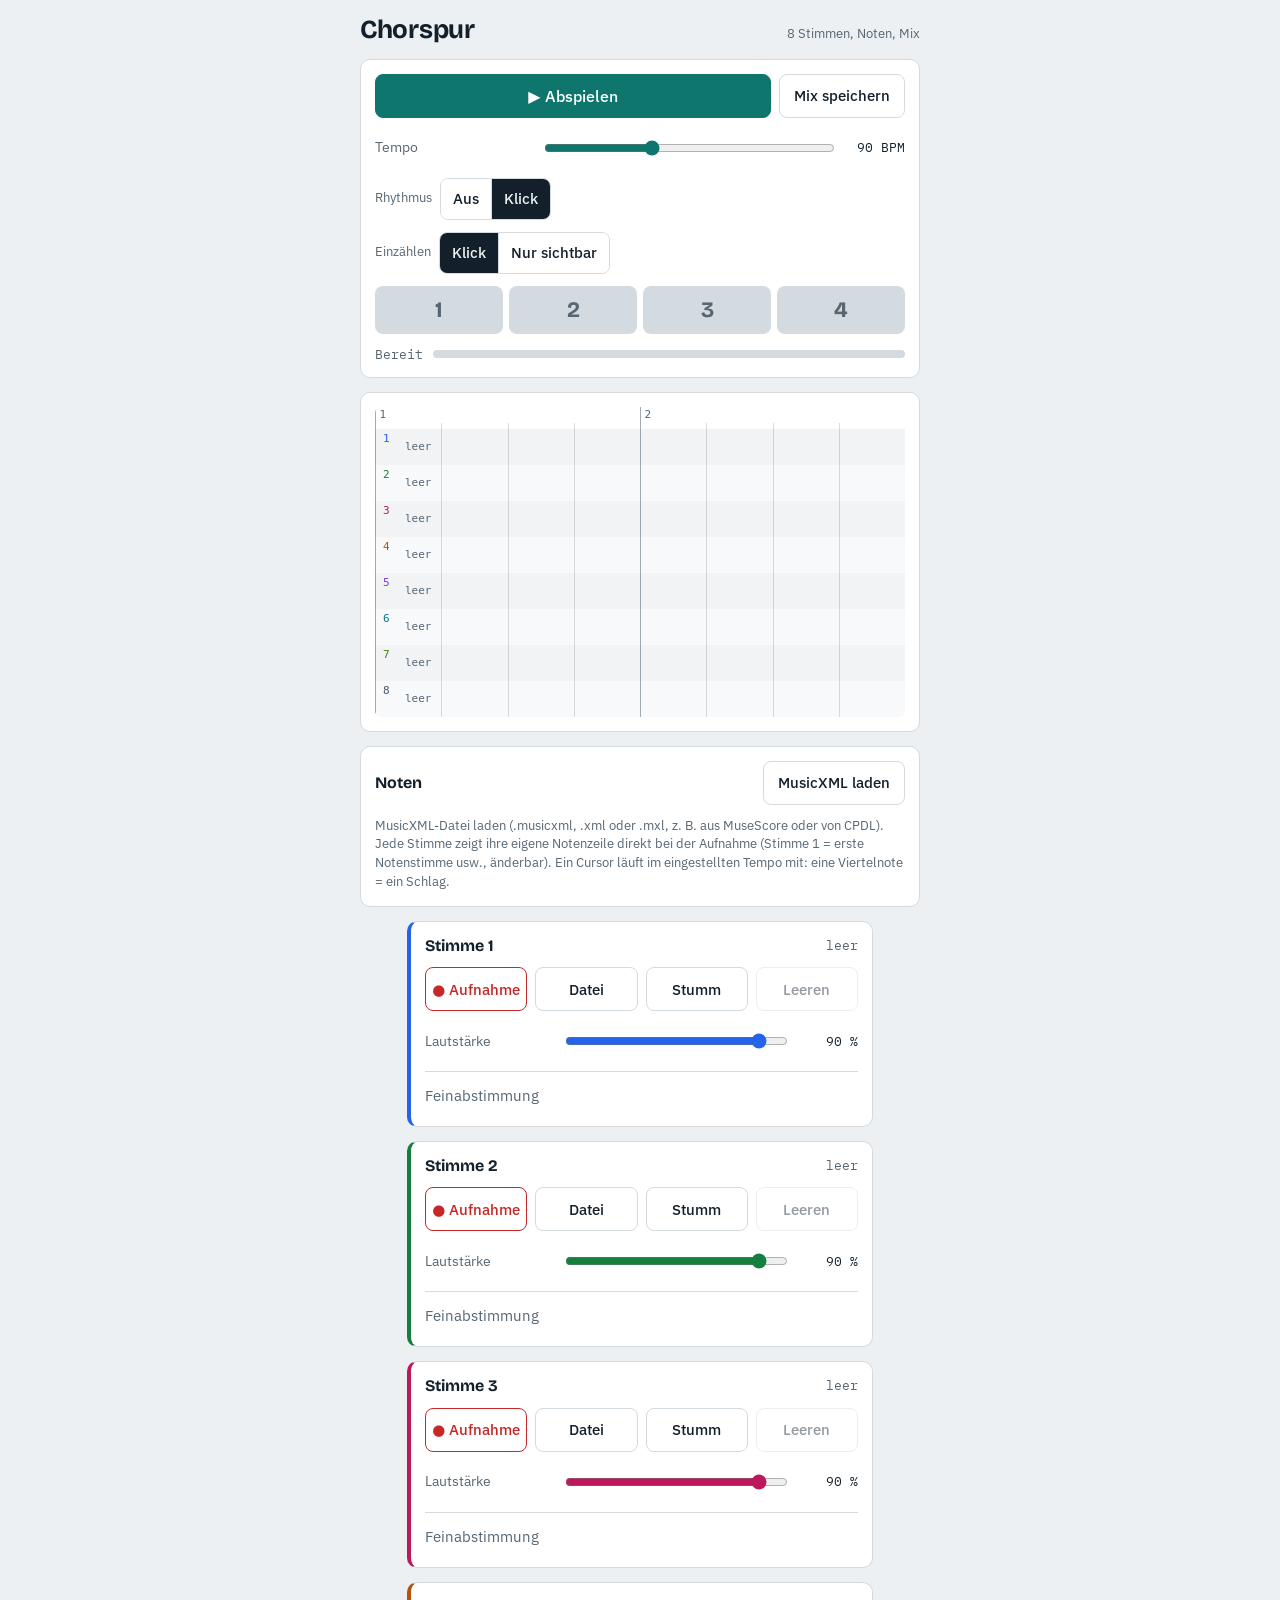
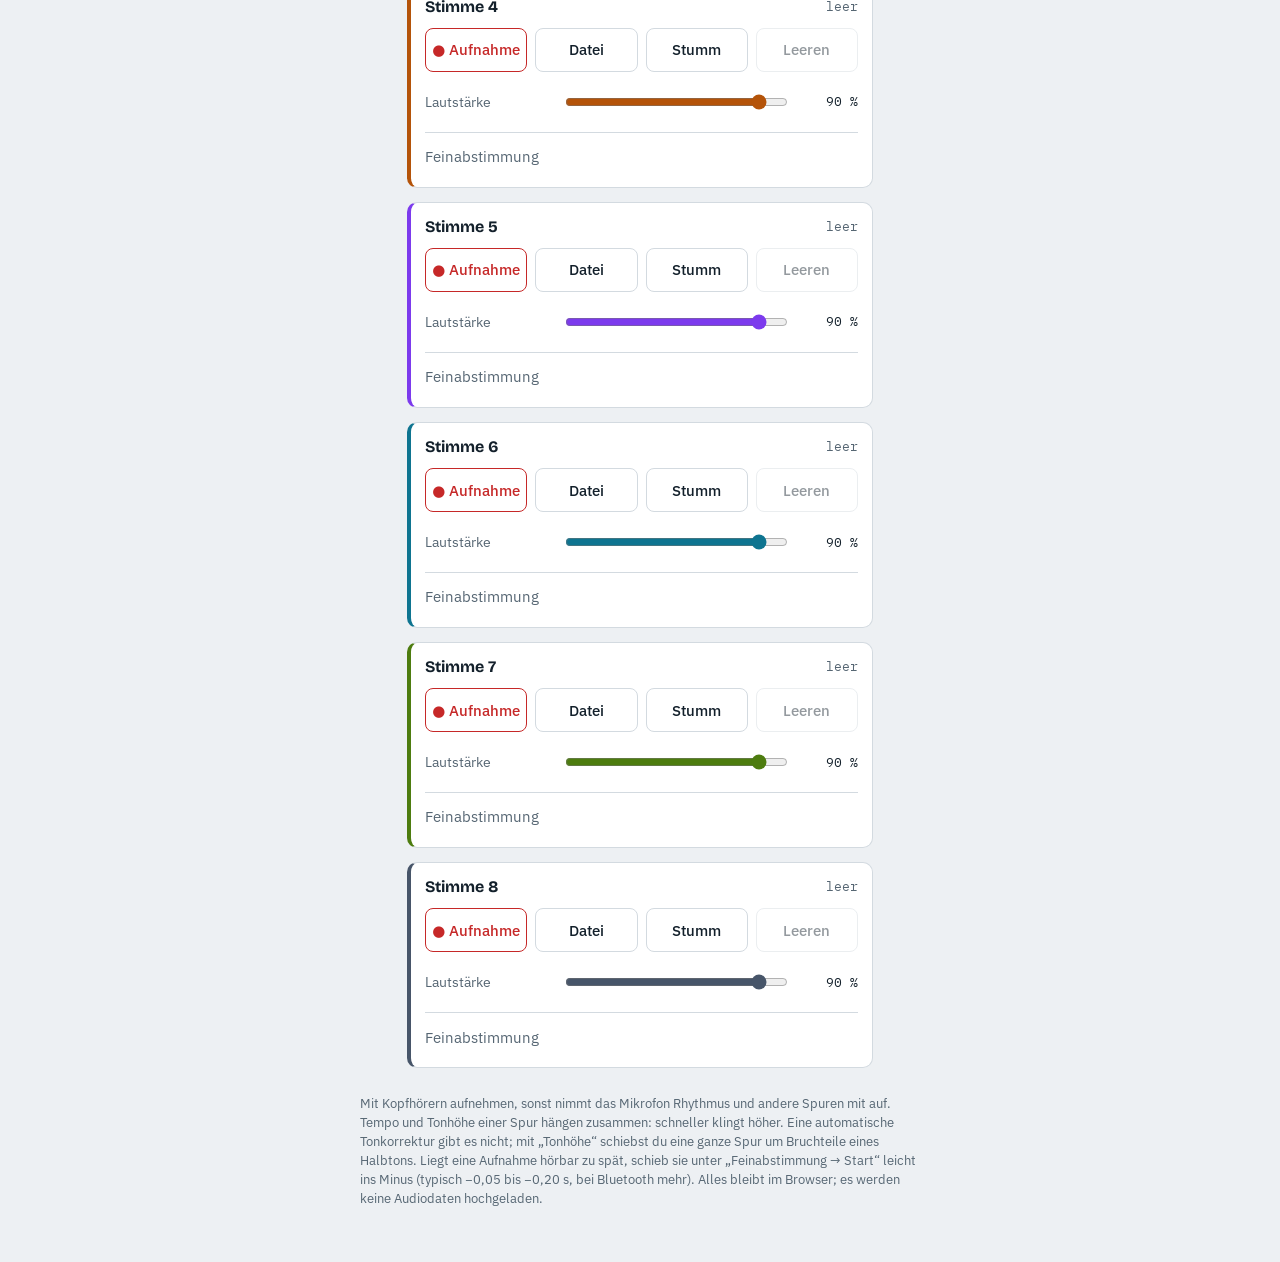
==== commit 6ade1dbb: "Chorspur: 8 Spuren, Noten je Spur, Beat/Pan/Latenz entfernt Co-Authored-By: Claude Opus 5.5 <noreply" ====
--- a/chorspur/chorspur.html
+++ b/chorspur/chorspur.html
@@ -9,7 +9,7 @@
 :root{
   --bg:#EDF0F3; --panel:#FFFFFF; --ink:#13202B; --mute:#566673; --line:#D3DAE0;
   --accent:#0F766E; --accent-ink:#FFFFFF; --rec:#C62828;
-  --t1:#2563EB; --t2:#15803D; --t3:#BE185D; --t4:#B45309;
+  --t1:#2563EB; --t2:#15803D; --t3:#BE185D; --t4:#B45309; --t5:#7C3AED; --t6:#0E7490; --t7:#4D7C0F; --t8:#475569;
   --f-display:"Bricolage Grotesque","Segoe UI",system-ui,sans-serif;
   --f-body:"IBM Plex Sans","Segoe UI",system-ui,sans-serif;
   --f-mono:"IBM Plex Mono",ui-monospace,Menlo,monospace;
@@ -18,13 +18,13 @@
   :root:not([data-theme="light"]){
     --bg:#0E151B; --panel:#16212A; --ink:#E6EDF2; --mute:#93A3B0; --line:#26343F;
     --accent:#2DD4BF; --accent-ink:#06201C; --rec:#F87171;
-    --t1:#60A5FA; --t2:#4ADE80; --t3:#F472B6; --t4:#FBBF24; color-scheme:dark;
+    --t1:#60A5FA; --t2:#4ADE80; --t3:#F472B6; --t4:#FBBF24; --t5:#A78BFA; --t6:#22D3EE; --t7:#A3E635; --t8:#CBD5E1; color-scheme:dark;
   }
 }
 :root[data-theme="dark"]{
   --bg:#0E151B; --panel:#16212A; --ink:#E6EDF2; --mute:#93A3B0; --line:#26343F;
   --accent:#2DD4BF; --accent-ink:#06201C; --rec:#F87171;
-  --t1:#60A5FA; --t2:#4ADE80; --t3:#F472B6; --t4:#FBBF24; color-scheme:dark;
+  --t1:#60A5FA; --t2:#4ADE80; --t3:#F472B6; --t4:#FBBF24; --t5:#A78BFA; --t6:#22D3EE; --t7:#A3E635; --t8:#CBD5E1; color-scheme:dark;
 }
 body{margin:0;background:var(--bg);color:var(--ink);font-family:var(--f-body);font-size:15px;line-height:1.45;
   padding-block:16px 40px;padding-left:max(16px,env(safe-area-inset-left,0px));padding-right:max(16px,env(safe-area-inset-right,0px))}
@@ -73,15 +73,28 @@
 #hp.show{display:block}
 #hp.hot{background:var(--rec);color:var(--bg)}
 .hint{color:var(--mute);font-size:13px}
-#sheetBox{max-height:320px;overflow:auto;background:#fff;border-radius:6px;-webkit-overflow-scrolling:touch}
-#sheet{position:relative}
-#parts{gap:4px 14px}
-#parts label{display:flex;gap:6px;align-items:center;min-height:36px;font-size:14px}
-#parts input{width:20px;height:20px;accent-color:var(--accent)}
+[hidden]{display:none!important}
+.sheetBox{max-height:45vh;overflow:auto;background:#fff;border-radius:6px;-webkit-overflow-scrolling:touch;border:1px solid var(--line)}
+.sheet{position:relative}
+select{font:400 14px var(--f-body);min-height:36px;border-radius:8px;border:1px solid var(--line);background:var(--panel);color:var(--ink);padding:0 8px;min-width:0;width:100%}
+.trk .lab.part{grid-template-columns:minmax(84px,30%) 1fr}
+.pname{color:var(--mute);font:400 14px var(--f-body);margin-left:6px}
+/* Taktsignal über den ganzen Bildschirm: Rahmen blinkt auf jedem Schlag, Leiste unten bleibt beim Scrollen sichtbar. */
+#frame{position:fixed;inset:0;pointer-events:none;z-index:20;border:0 solid transparent;opacity:0}
+#frame.on{border-width:14px;border-color:var(--accent);opacity:1}
+#frame.on.one{border-width:22px}
+#frame.on.cnt{border-color:var(--rec)}
+#bar{position:fixed;left:0;right:0;bottom:0;z-index:21;display:none;gap:8px;align-items:center;background:var(--panel);border-top:1px solid var(--line);
+  padding:8px max(12px,env(safe-area-inset-right,0px)) calc(8px + env(safe-area-inset-bottom,0px)) max(12px,env(safe-area-inset-left,0px))}
+body.playing #bar{display:flex}
+body.playing{padding-bottom:110px}
+#bar .dots{flex:1}
+#bar .dots i{height:40px;font-size:18px}
+#bpos{font:400 12px var(--f-mono);color:var(--mute);min-width:64px;text-align:center;font-variant-numeric:tabular-nums;white-space:pre-line;line-height:1.3}
 </style>
 
 <div class="wrap">
-  <div class="top"><h1>Chorspur</h1><span class="sub">4 Stimmen, Rhythmus, Mix</span></div>
+  <div class="top"><h1>Chorspur</h1><span class="sub">8 Stimmen, Noten, Mix</span></div>
 
   <div id="note" role="status"></div>
 
@@ -92,7 +105,7 @@
     </div>
     <label class="lab"><span>Tempo</span><input type="range" id="bpm" min="50" max="160" step="1" value="90"><output id="bpmOut">90 BPM</output></label>
     <div class="row"><span class="hint">Rhythmus</span>
-      <div class="seg" id="rhythm"><button data-r="off">Aus</button><button data-r="click">Klick</button><button data-r="beat" aria-pressed="true">Beat</button></div>
+      <div class="seg" id="rhythm"><button data-r="off">Aus</button><button data-r="click">Klick</button></div>
     </div>
     <div class="row"><span class="hint">Einzählen</span>
       <div class="seg" id="count"><button data-c="click" aria-pressed="true">Klick</button><button data-c="still">Nur sichtbar</button></div>
@@ -102,42 +115,33 @@
     <div class="beat"><span id="pos">Bereit</span><div class="meter" title="Pegel"><b id="lvl"></b></div></div>
   </section>
 
-  <section class="card" aria-label="Zeitleiste"><canvas id="cv" aria-label="Wellenformen der vier Spuren mit Taktraster"></canvas></section>
+  <section class="card" aria-label="Zeitleiste"><canvas id="cv" aria-label="Wellenformen der acht Spuren mit Taktraster"></canvas></section>
 
   <section class="card" aria-label="Noten">
     <div class="row" style="justify-content:space-between"><h3>Noten</h3><button id="scoreLoad">MusicXML laden</button></div>
-    <div class="row" id="parts"></div>
-    <div id="sheetBox" hidden><div id="sheet"></div></div>
     <label class="lab" id="scoreOffLab" hidden><span>Noten-Start (Schläge)</span><input type="range" id="scoreOff" min="-8" max="16" step="1" value="0"><output id="scoreOffOut">0</output></label>
-    <p class="hint" id="scoreMsg" style="margin:0">MusicXML-Datei laden (.musicxml, .xml oder .mxl, z. B. aus MuseScore oder von CPDL). Ein Cursor läuft im eingestellten Tempo mit: eine Viertelnote = ein Schlag. Stimmen lassen sich einzeln ein- und ausblenden.</p>
+    <p class="hint" id="scoreMsg" style="margin:0">MusicXML-Datei laden (.musicxml, .xml oder .mxl, z. B. aus MuseScore oder von CPDL). Jede Stimme zeigt ihre eigene Notenzeile direkt bei der Aufnahme (Stimme 1 = erste Notenstimme usw., änderbar). Ein Cursor läuft im eingestellten Tempo mit: eine Viertelnote = ein Schlag.</p>
     <input type="file" id="scoreFile" hidden>
   </section>
 
   <div id="tracks" class="wrap" style="gap:14px"></div>
 
-  <section class="card" aria-label="Aufnahme-Einstellungen">
-    <h3>Aufnahme</h3>
-    <label class="lab"><span>Latenz (ms)</span><input type="range" id="lat" min="0" max="400" step="1" value="0"><output id="latOut">0 ms</output></label>
-    <div class="row"><button id="cal">Latenz messen</button><span class="hint" id="calMsg"></span></div>
-    <p class="hint" id="pk" style="margin:0"></p>
-    <p class="hint" style="margin:0">Die Latenz verschiebt jede neue Aufnahme um diese Zeit nach vorn, damit sie auf dem Takt liegt. Sie gilt für Aufnahmen ab jetzt, nicht rückwirkend. Zum Messen: Kopfhörer abnehmen, Lautstärke hoch, Handy ruhig hinlegen. Bei Bluetooth-Kopfhörern ist die Latenz größer als bei Kabel; dann besser per Gehör nachstellen.</p>
-  </section>
-
-  <p class="hint">Mit Kopfhörern aufnehmen, sonst nimmt das Mikrofon Rhythmus und andere Spuren mit auf. Tempo und Tonhöhe einer Spur hängen zusammen: schneller klingt höher. Eine automatische Tonkorrektur gibt es nicht; mit „Tonhöhe“ schiebst du eine ganze Spur um Bruchteile eines Halbtons. Alles bleibt im Browser; es werden keine Audiodaten hochgeladen.</p>
+  <p class="hint">Mit Kopfhörern aufnehmen, sonst nimmt das Mikrofon Rhythmus und andere Spuren mit auf. Tempo und Tonhöhe einer Spur hängen zusammen: schneller klingt höher. Eine automatische Tonkorrektur gibt es nicht; mit „Tonhöhe“ schiebst du eine ganze Spur um Bruchteile eines Halbtons. Liegt eine Aufnahme hörbar zu spät, schieb sie unter „Feinabstimmung → Start“ leicht ins Minus (typisch −0,05 bis −0,20 s, bei Bluetooth mehr). Alles bleibt im Browser; es werden keine Audiodaten hochgeladen.</p>
   <input type="file" id="file" accept="audio/*" hidden>
 </div>
+<div id="frame" aria-hidden="true"></div>
+<div id="bar"><div class="dots" id="bdots" aria-hidden="true"><i>1</i><i>2</i><i>3</i><i>4</i></div><span id="bpos"></span><button id="bstop">■ Stopp</button></div>
 
 <script>
 (function(){
 const $=(s,r=document)=>r.querySelector(s);
 const root=document.documentElement;
-const N=4, LANE=56, RUL=22, CLIP=.98;
-const tracks=Array.from({length:N},(_,i)=>({buf:null,peaks:null,vol:.9,pan:0,mute:false,off:0,speed:100,semi:0}));
-let bpm=90, rhythm='beat', countIn='click', latency=0;
-try{const v=parseInt(localStorage.getItem('chorspur.lat'),10);if(v>=0&&v<=400)latency=v}catch(e){}
-try{const r=localStorage.getItem('chorspur.rhythm'),c=localStorage.getItem('chorspur.count');if(/^(off|click|beat)$/.test(r))rhythm=r;if(/^(click|still)$/.test(c))countIn=c}catch(e){}
+const N=8, LANE=36, RUL=22, CLIP=.98;
+const tracks=Array.from({length:N},(_,i)=>({buf:null,peaks:null,vol:.9,mute:false,off:0,speed:100,semi:0,part:-1}));
+let bpm=90, rhythm='click', countIn='click';
+try{const r=localStorage.getItem('chorspur.rhythm'),c=localStorage.getItem('chorspur.count');if(/^(off|click)$/.test(r))rhythm=r;if(/^(click|still)$/.test(c))countIn=c}catch(e){}
 const T={playing:false,T0:0,nodes:[],sched:null,n:0,rec:-1,recorder:null,cap:null,busy:false};
-let ctx,master,an,noiseBuf,wkReady=false,wl=null;
+let ctx,master,an,wkReady=false,wl=null;
 
 /* ---------- Audio ---------- */
 function ensure(){
@@ -145,8 +149,6 @@
   ctx=new (window.AudioContext||window.webkitAudioContext)({latencyHint:'interactive'});
   master=ctx.createGain(); an=ctx.createAnalyser(); an.fftSize=512;
   master.connect(an); an.connect(ctx.destination);
-  noiseBuf=ctx.createBuffer(1,ctx.sampleRate,ctx.sampleRate);
-  const d=noiseBuf.getChannelData(0); for(let i=0;i<d.length;i++) d[i]=Math.random()*2-1;
 }
 const rate=t=>t.speed/100*Math.pow(2,t.semi/12);
 const dur=t=>t.buf?t.buf.duration/rate(t):0;
@@ -161,34 +163,26 @@
 document.addEventListener('visibilitychange',()=>{if(document.visibilityState==='visible'&&(T.playing||T.busy))keepAwake(true)});
 
 function click(t,acc){const o=ctx.createOscillator(),g=ctx.createGain();o.frequency.value=acc?1500:1000;g.gain.setValueAtTime(.35,t);g.gain.exponentialRampToValueAtTime(.001,t+.05);o.connect(g);g.connect(master);o.start(t);o.stop(t+.06)}
-function kick(t){const o=ctx.createOscillator(),g=ctx.createGain();o.frequency.setValueAtTime(140,t);o.frequency.exponentialRampToValueAtTime(45,t+.12);g.gain.setValueAtTime(.8,t);g.gain.exponentialRampToValueAtTime(.001,t+.28);o.connect(g);g.connect(master);o.start(t);o.stop(t+.3)}
-function noise(t,len,hp,vol){const s=ctx.createBufferSource(),f=ctx.createBiquadFilter(),g=ctx.createGain();s.buffer=noiseBuf;f.type='highpass';f.frequency.value=hp;g.gain.setValueAtTime(vol,t);g.gain.exponentialRampToValueAtTime(.001,t+len);s.connect(f);f.connect(g);g.connect(master);s.start(t,Math.random()*.5);s.stop(t+len+.02)}
 function tick(){
   const spb=60/bpm, lim=ctx.currentTime+.2;
   while(T.T0+T.n*spb<lim){
     const n=T.n,t=T.T0+n*spb,b=((n%4)+4)%4;
     if(n<0){if(countIn==='click') click(t,b===0)}
-    else{
-      if(rhythm==='click') click(t,b===0);
-      else if(rhythm==='beat'){
-        if(b===0||b===2) kick(t); else noise(t,.16,1500,.35);
-        noise(t,.04,7000,.12); noise(t+spb/2,.04,7000,.06);
-      }
-    }
+    else if(rhythm==='click') click(t,b===0);
     T.n++;
   }
 }
 function makeNode(i){
   const tr=tracks[i]; if(!tr.buf) return;
-  const s=ctx.createBufferSource(),g=ctx.createGain(),p=ctx.createStereoPanner();
+  const s=ctx.createBufferSource(),g=ctx.createGain();
   const r=rate(tr);
-  s.buffer=tr.buf; s.playbackRate.value=r; g.gain.value=tr.mute?0:tr.vol; p.pan.value=tr.pan;
-  s.connect(g);g.connect(p);p.connect(master);
+  s.buffer=tr.buf; s.playbackRate.value=r; g.gain.value=tr.mute?0:tr.vol;
+  s.connect(g);g.connect(master);
   let when=T.T0+tr.off, boff=0;
   if(tr.off<0){when=T.T0;boff=-tr.off*r}
   if(boff>=tr.buf.duration) return;
   s.start(when,boff);
-  T.nodes[i]={src:s,g,p};
+  T.nodes[i]={src:s,g};
 }
 function begin(T0,n0,skip){
   T.T0=T0; T.nodes=[];
@@ -206,13 +200,14 @@
   T.playing=false;
   if(T.recorder){const r=T.recorder;T.recorder=null;T.rec=-1;T.cap=null;r.finish()}
   keepAwake(false);
-  scoreSync(null);
+  scoreSync(null); clearBeat();
   ui(); draw();
 }
 
 /* ---------- Mikrofon: Rohdaten (PCM) mit Kontext-Zeitstempel ---------- */
 /* Statt MediaRecorder (komprimiert, Startzeit unklar) liest ein AudioWorklet die Samples samt Frame-Nummer der Audio-Uhr.
-   Damit liegt der Schnitt auf T0 sampleGenau fest; nur die Gerätelatenz bleibt, die über "Latenz (ms)" korrigiert wird. */
+   Damit liegt der Schnitt auf T0 samplegenau fest. Die Gerätelatenz (Kopfhörer + Mikrofon) wird nicht korrigiert;
+   bei Bedarf eine Spur über „Start“ in der Feinabstimmung nach vorn schieben. */
 const WK='class R extends AudioWorkletProcessor{constructor(){super();this.b=new Float32Array(1024);this.n=0;this.f=0}'+
  'process(i){const c=i[0]&&i[0][0];if(!c)return true;for(let k=0;k<c.length;k++){if(this.n===0)this.f=currentFrame+k;this.b[this.n++]=c[k];'+
  'if(this.n===1024){this.port.postMessage({f:this.f,d:this.b});this.b=new Float32Array(1024);this.n=0}}return true}}registerProcessor("rec",R);';
@@ -267,17 +262,17 @@
   let cap;
   try{cap=await openCapture()}catch(e){T.busy=false;ui();micHelp(i,e.msg||'Das Mikrofon ist nicht verfügbar.');return}
   T.busy=false;
-  const T0=ctx.currentTime+.25+4*(60/bpm), lat=latency;
+  const T0=ctx.currentTime+.25+4*(60/bpm);
   T.cap=cap; T.rec=i;
-  T.recorder={finish:()=>finishTake(i,cap,T0,lat)};
+  T.recorder={finish:()=>finishTake(i,cap,T0)};
   begin(T0,-4,i);
-}
-function finishTake(i,cap,T0,lat){
+  const card=$('.trk[data-i="'+i+'"]');if(card&&card.scrollIntoView)card.scrollIntoView({block:'start',behavior:'smooth'});
+}
+function finishTake(i,cap,T0){
   cap.close();
-  const sr=ctx.sampleRate, start=Math.round((T0+lat/1000)*sr);
+  const sr=ctx.sampleRate, start=Math.round(T0*sr);
   let last=0; for(const c of cap.chunks) last=Math.max(last,c.f+c.d.length);
   const data=assemble(cap.chunks,start,last);
-  $('#pk').textContent='Letzte Aufnahme: Spitzenpegel '+dB(cap.peak)+' dBFS.';
   if(data.length<sr*.2){note('Die Aufnahme war zu kurz.');return}
   const buf=ctx.createBuffer(1,data.length,sr); buf.copyToChannel(data,0);
   setBuf(i,buf);
@@ -290,56 +285,6 @@
   el.className='show';
 }
 function note(t){const el=$('#note');el.textContent=t;el.className=t?'show':''}
-
-/* ---------- Latenz messen: Klicks abspielen, per Mikrofon aufnehmen, Kreuzkorrelation ---------- */
-function clickTpl(sr){const n=Math.round(.03*sr),d=new Float32Array(n);for(let k=0;k<n;k++){const t=k/sr;d[k]=Math.sin(2*Math.PI*1500*t)*Math.exp(-t/.006)}return d}
-/* Lag (in Samples) mit größter |Korrelation| von tpl in sig, Suchbereich 0..maxLag. */
-function xcorr(sig,tpl,maxLag){
-  const dot=(lag,st)=>{let s=0;for(let k=0;k<tpl.length;k+=st){const j=lag+k;if(j>=sig.length)break;s+=sig[j]*tpl[k]}return s};
-  let best=0,bl=0,sum=0,cnt=0;
-  for(let lag=0;lag<=maxLag;lag+=4){const v=Math.abs(dot(lag,4));sum+=v;cnt++;if(v>best){best=v;bl=lag}}
-  const ratio=best/Math.max(1e-12,sum/cnt);
-  best=0;let rl=bl;
-  for(let lag=Math.max(0,bl-6);lag<=bl+6;lag++){const v=Math.abs(dot(lag,1));if(v>best){best=v;rl=lag}}
-  return {lag:rl,ratio};
-}
-/* Aus einer Aufnahme (Frames) und den geplanten Klickzeiten die Latenz in ms schätzen. */
-function estimateLatency(chunks,times,sr){
-  const tpl=clickTpl(sr),maxLag=Math.round(.4*sr);
-  let last=0;for(const c of chunks)last=Math.max(last,c.f+c.d.length);
-  const lags=[];
-  for(const t of times){
-    const s=Math.round(t*sr),seg=assemble(chunks,s,Math.min(last,s+maxLag+tpl.length));
-    if(seg.length<tpl.length*2)continue;
-    const r=xcorr(seg,tpl,Math.min(maxLag,seg.length-tpl.length));
-    if(r.ratio>=6)lags.push(r.lag/sr*1000);
-  }
-  if(lags.length<3)return null;
-  lags.sort((a,b)=>a-b);
-  return {ms:lags[lags.length>>1],spread:lags[lags.length-1]-lags[0],n:lags.length};
-}
-async function calibrate(){
-  if(T.playing||T.busy) return;
-  const msg=$('#calMsg');
-  T.busy=true; keepAwake(true); ui(); msg.textContent='Messung läuft (ca. 5 s). Bitte ruhig halten …';
-  let cap;
-  try{cap=await openCapture()}catch(e){T.busy=false;keepAwake(false);ui();msg.textContent='';micHelp(0,e.msg||'Das Mikrofon ist nicht verfügbar.');return}
-  const sr=ctx.sampleRate,tpl=clickTpl(sr),b=ctx.createBuffer(1,tpl.length,sr);b.copyToChannel(tpl,0);
-  const t0=ctx.currentTime+.6,times=[];
-  for(let k=0;k<5;k++){const s=ctx.createBufferSource(),g=ctx.createGain();s.buffer=b;g.gain.value=.8;s.connect(g);g.connect(master);s.start(t0+k*.7);times.push(t0+k*.7)}
-  await new Promise(r=>setTimeout(r,(.6+5*.7+.7)*1000));
-  cap.close();
-  const res=estimateLatency(cap.chunks,times,sr);
-  T.busy=false; keepAwake(false); ui();
-  if(!res){msg.textContent='Keine Klicks erkannt. Lautstärke hoch, Kopfhörer ab, Mikrofon nahe am Lautsprecher, Umgebung ruhig.';return}
-  const ms=Math.round(res.ms);setLatency(ms);
-  msg.textContent='Gemessen: '+ms+' ms (Streuung '+res.spread.toFixed(1).replace('.',',')+' ms, '+res.n+' von 5 Klicks)'+(res.spread>10?'. Streuung hoch, Messung wiederholen.':'. Eingetragen.');
-}
-function setLatency(ms){
-  latency=Math.max(0,Math.min(400,Math.round(ms)));
-  $('#lat').value=latency;$('#latOut').textContent=latency+' ms';
-  try{localStorage.setItem('chorspur.lat',String(latency))}catch(e){}
-}
 
 /* ---------- Dateien & Spitzenwerte ---------- */
 let pending=0;
@@ -372,9 +317,9 @@
   const sr=ctx.sampleRate,oc=new OfflineAudioContext(2,Math.ceil((endT()+.3)*sr),sr);
   tracks.forEach(tr=>{
     if(!tr.buf||tr.mute) return;
-    const s=oc.createBufferSource(),g=oc.createGain(),p=oc.createStereoPanner(),r=rate(tr);
-    s.buffer=tr.buf;s.playbackRate.value=r;g.gain.value=tr.vol;p.pan.value=tr.pan;
-    s.connect(g);g.connect(p);p.connect(oc.destination);
+    const s=oc.createBufferSource(),g=oc.createGain(),r=rate(tr);
+    s.buffer=tr.buf;s.playbackRate.value=r;g.gain.value=tr.vol;
+    s.connect(g);g.connect(oc.destination);
     let when=Math.max(0,tr.off),boff=0;
     if(tr.off<0)boff=-tr.off*r;
     if(boff>=tr.buf.duration) return;
@@ -446,14 +391,22 @@
   if(pos!==null&&pos>=0){const x=Math.round(X(pos))+.5;g.strokeStyle=C('--accent');g.lineWidth=2;g.beginPath();g.moveTo(x,0);g.lineTo(x,h);g.stroke()}
 }
 let raf=0;
+function clearBeat(){$('#lvl').style.width='0';$('#hp').classList.remove('show');$('#frame').className='';document.body.classList.remove('playing');$('#pos').textContent='Bereit';for(const id of ['#dots','#bdots'])for(const d of $(id).children)d.className=''}
 function loop(){
   cancelAnimationFrame(raf);
   const step=()=>{
     draw();
-    const pos=curPos(),spb=60/bpm,dots=$('#dots').children;
-    if(pos===null){$('#pos').textContent='Bereit';for(const d of dots)d.className='';}
-    else if(pos<0){const b=Math.ceil(-pos/spb);$('#pos').textContent='Einzählen '+b;for(let k=0;k<4;k++)dots[k].className=(4-b)===k?'cnt':''}
-    else{const b=Math.floor(pos/spb);$('#pos').textContent='Takt '+(Math.floor(b/4)+1)+' · Schlag '+(b%4+1);for(let k=0;k<4;k++)dots[k].className=(b%4)===k?(k===0?'on one':'on'):''}
+    const pos=curPos(),spb=60/bpm;
+    let cls=['','','',''],txt='Bereit',fr='';
+    if(pos!==null){
+      const bf=pos/spb,b=Math.floor(bf),k=((b%4)+4)%4,flash=bf-b<.3;
+      if(pos<0){cls[k]='cnt';txt='Einzählen '+(4-k);if(flash)fr='on cnt'}
+      else{cls[k]=k===0?'on one':'on';txt='Takt '+(Math.floor(b/4)+1)+' · Schlag '+(k+1);if(flash)fr=k===0?'on one':'on'}
+    }
+    for(const id of ['#dots','#bdots']){const d=$(id).children;for(let k=0;k<4;k++)if(d[k].className!==cls[k])d[k].className=cls[k]}
+    $('#pos').textContent=txt;$('#bpos').textContent=txt.replace(' · ','\n');
+    const fe=$('#frame');if(fe.className!==fr)fe.className=fr;
+    document.body.classList.toggle('playing',T.playing);
     scoreSync(pos);
     let lv=0;
     if(T.playing){
@@ -467,19 +420,20 @@
     $('#hpTxt').textContent=hot?'Übersteuert! Weiter vom Mikrofon weg oder leiser singen.':'Sonst nimmt das Mikrofon Rhythmus und andere Spuren mit auf.';
     if(T.playing&&T.rec<0&&pos!==null&&tracks.some(t=>t.buf)&&pos>endT()+.4){stop();return}
     if(T.playing) raf=requestAnimationFrame(step);
-    else{$('#lvl').style.width='0';hp.classList.remove('show');for(const d of dots)d.className=''}
+    else clearBeat();
   };
   raf=requestAnimationFrame(step);
 }
 
 /* ---------- Oberfläche ---------- */
-const fmt={vol:v=>Math.round(v*100)+' %',pan:v=>v==0?'Mitte':(v<0?'L ':'R ')+Math.round(Math.abs(v)*100),
+const fmt={vol:v=>Math.round(v*100)+' %',
   off:v=>(v>=0?'+':'')+v.toFixed(2).replace('.',',')+' s',speed:v=>v+' %',semi:v=>(v>0?'+':'')+v.toFixed(2).replace('.',',')+' HT'};
 function lab(i,k,name,min,max,step){return '<label class="lab"><span>'+name+'</span><input type="range" data-i="'+i+'" data-k="'+k+'" min="'+min+'" max="'+max+'" step="'+step+'" value="'+tracks[i][k]+'"><output data-o="'+k+'"></output></label>'}
 $('#tracks').innerHTML=tracks.map((t,i)=>
- '<section class="card trk" data-i="'+i+'" style="--c:var(--t'+(i+1)+')"><header><h3>Stimme '+(i+1)+'</h3><span class="len"></span></header>'+
+ '<section class="card trk" data-i="'+i+'" style="--c:var(--t'+(i+1)+')"><header><h3>Stimme '+(i+1)+'<span class="pname"></span></h3><span class="len"></span></header>'+
  '<div class="btns"><button class="rec" data-a="rec">● Aufnahme</button><button data-a="file">Datei</button><button data-a="mute" aria-pressed="false">Stumm</button><button data-a="clear">Leeren</button></div>'+
- lab(i,'vol','Lautstärke',0,1,.01)+lab(i,'pan','Pan',-1,1,.05)+
+ '<label class="lab part" hidden><span>Noten</span><select data-i="'+i+'"></select></label><div class="sheetBox" hidden><div class="sheet"></div></div>'+
+ lab(i,'vol','Lautstärke',0,1,.01)+
  '<details><summary>Feinabstimmung</summary><div class="stack">'+lab(i,'off','Start',-1,8,.01)+lab(i,'speed','Tempo',70,130,1)+lab(i,'semi','Tonhöhe',-12,12,.05)+'</div></details></section>').join('');
 function ui(){
   document.querySelectorAll('.trk').forEach(el=>{
@@ -493,7 +447,7 @@
   });
   $('#play').textContent=T.playing?'■ Stopp':'▶ Abspielen';
   $('#play').disabled=T.busy;
-  $('#bpm').disabled=T.playing;$('#export').disabled=T.playing||T.busy;$('#cal').disabled=T.playing||T.busy;
+  $('#bpm').disabled=T.playing;$('#export').disabled=T.playing||T.busy;
 }
 $('#tracks').addEventListener('click',e=>{
   const b=e.target.closest('button[data-a]');if(!b)return;
@@ -510,7 +464,6 @@
   const nd=T.nodes[i];
   if(nd){
     if(k==='vol'&&!t.mute)nd.g.gain.value=t.vol;
-    if(k==='pan')nd.p.pan.value=t.pan;
     if(k==='speed'||k==='semi')nd.src.playbackRate.value=rate(t);
   }
   if(k==='speed'||k==='semi')$('.len',r.closest('.trk')).textContent=t.buf?(dur(t).toFixed(1).replace('.',',')+' s'):'leer';
@@ -521,9 +474,8 @@
   pick(+b.dataset.i,b.dataset.n==='cap');
 });
 $('#play').addEventListener('click',()=>T.playing?stop():play());
+$('#bstop').addEventListener('click',()=>{if(T.playing)stop()});
 $('#export').addEventListener('click',exportMix);
-$('#cal').addEventListener('click',calibrate);
-$('#lat').addEventListener('input',e=>setLatency(+e.target.value));
 $('#bpm').addEventListener('input',e=>{bpm=+e.target.value;$('#bpmOut').textContent=bpm+' BPM';draw()});
 function segUI(){
   document.querySelectorAll('#rhythm button').forEach(x=>x.setAttribute('aria-pressed',x.dataset.r===rhythm));
@@ -538,55 +490,68 @@
   try{localStorage.setItem('chorspur.count',countIn)}catch(err){}
 });
 
-/* ---------- Noten: MusicXML über OpenSheetMusicDisplay, Skript erst bei Bedarf geladen ---------- */
+/* ---------- Noten: MusicXML über OpenSheetMusicDisplay, Skript erst bei Bedarf geladen.
+   Jede Spur hat eine eigene Notenansicht, die nur die ihr zugeordnete Notenstimme zeigt. ---------- */
 const OSMD_URL='https://cdn.jsdelivr.net/npm/opensheetmusicdisplay@1.9.9/build/opensheetmusicdisplay.min.js';
-const S={osmd:null,steps:[],idx:0,shift:0,w:0};
+const S={data:null,parts:[],shift:0,views:[],tok:[]};
 function loadOSMD(){
   if(window.opensheetmusicdisplay) return Promise.resolve();
   return new Promise((res,rej)=>{const s=document.createElement('script');s.src=OSMD_URL;s.onload=res;s.onerror=()=>rej(new Error('cdn'));document.head.appendChild(s)});
 }
-function renderScore(){
-  const box=$('#sheetBox'),k=S.idx;S.w=box.clientWidth;
-  S.osmd.zoom=S.w<500?.55:.75;
-  S.osmd.render();
-  const c=S.osmd.cursor;c.reset();S.idx=0;c.show();setCursor(k);
-}
-function buildSteps(){
-  const c=S.osmd.cursor;c.reset();S.steps=[];
-  for(let g=0;!c.Iterator.EndReached&&g<20000;g++){S.steps.push(c.Iterator.currentTimeStamp.RealValue);c.next()}
-  c.reset();S.idx=0;c.show();
-}
-function setCursor(k){
-  const c=S.osmd.cursor;
-  if(k<S.idx){c.reset();S.idx=0}
-  while(S.idx<k&&!c.Iterator.EndReached){c.next();S.idx++}
-  const el=c.cursorElement,box=$('#sheetBox');
-  if(el&&box){const y=el.offsetTop,h=el.offsetHeight||40;
+async function makeView(i){
+  const card=$('.trk[data-i="'+i+'"]'),box=$('.sheetBox',card),el=$('.sheet',card),part=tracks[i].part,tok={};
+  S.tok[i]=tok;S.views[i]=null;el.innerHTML='';
+  if(part<0||!S.data){box.hidden=true;return null}
+  box.hidden=false;
+  const o=new opensheetmusicdisplay.OpenSheetMusicDisplay(el,{autoResize:false,backend:'svg',drawTitle:false,drawSubtitle:false,drawComposer:false,drawLyricist:false,drawCredits:false,drawPartNames:false,followCursor:false});
+  await o.load(S.data);
+  if(S.tok[i]!==tok) return null;
+  o.Sheet.Instruments.forEach((x,k)=>{x.Visible=k===part});
+  const v={o,idx:0,w:0,box,steps:[]};S.views[i]=v;
+  renderView(v);
+  /* Zeitpunkte pro Ansicht: der Cursor überspringt Stellen, an denen die sichtbare Stimme keine neue Note hat. */
+  const c=o.cursor;c.reset();
+  for(let g=0;!c.Iterator.EndReached&&g<20000;g++){v.steps.push(c.Iterator.currentTimeStamp.RealValue);c.next()}
+  c.reset();v.idx=0;c.show();
+  return v;
+}
+function renderView(v){
+  const k=v.idx;v.w=v.box.clientWidth;
+  v.o.zoom=v.w<500?.6:.8;v.o.render();
+  const c=v.o.cursor;c.reset();v.idx=0;c.show();setCursor(v,k);
+}
+function setCursor(v,k){
+  const c=v.o.cursor;
+  if(k<v.idx){c.reset();v.idx=0}
+  while(v.idx<k&&!c.Iterator.EndReached){c.next();v.idx++}
+  const el=c.cursorElement,box=v.box;
+  if(el){const y=el.offsetTop,h=el.offsetHeight||40;
     if(y<box.scrollTop+10||y+h>box.scrollTop+box.clientHeight-10)box.scrollTop=Math.max(0,y-20)}
 }
 /* pos in Sekunden ab Taktbeginn 1 (null = gestoppt). Eine Viertel = ein Schlag, also Ganze = Schläge/4. */
 function scoreSync(pos){
-  if(!S.osmd||!S.steps.length) return;
-  let k=0;
-  if(pos!==null){const w=(pos/(60/bpm)-S.shift)/4;let lo=0,hi=S.steps.length-1;
-    if(w>=S.steps[0]){while(lo<hi){const m=(lo+hi+1)>>1;if(S.steps[m]<=w+1e-9)lo=m;else hi=m-1}k=lo}}
-  if(k!==S.idx) setCursor(k);
-}
-function partsUI(){
-  const el=$('#parts');el.innerHTML='';
-  const ins=S.osmd.Sheet.Instruments;
-  if(ins.length<2) return;
-  ins.forEach((inst,i)=>{
-    const l=document.createElement('label'),cb=document.createElement('input'),t=document.createElement('span');
-    cb.type='checkbox';cb.checked=inst.Visible;cb.dataset.i=i;t.textContent=inst.Name||('Stimme '+(i+1));
-    l.append(cb,t);el.append(l);
+  const w=pos===null?-1:(pos/(60/bpm)-S.shift)/4;
+  for(const v of S.views){
+    if(!v||!v.steps.length) continue;
+    let k=0,lo=0,hi=v.steps.length-1;
+    if(w>=v.steps[0]){while(lo<hi){const m=(lo+hi+1)>>1;if(v.steps[m]<=w+1e-9)lo=m;else hi=m-1}k=lo}
+    if(k!==v.idx) setCursor(v,k);
+  }
+}
+function partUI(){
+  document.querySelectorAll('.trk').forEach(el=>{
+    const i=+el.dataset.i,sel=$('select',el),p=tracks[i].part;
+    $('.lab.part',el).hidden=!S.data;
+    sel.innerHTML='';
+    [['-1','keine Noten']].concat(S.parts.map((n,k)=>[String(k),n])).forEach(([v,n])=>{const o=document.createElement('option');o.value=v;o.textContent=n;sel.append(o)});
+    sel.value=String(p);
+    $('.pname',el).textContent=p>=0&&S.parts[p]?'· '+S.parts[p]:'';
   });
 }
-$('#parts').addEventListener('change',e=>{
-  const cb=e.target;if(cb.type!=='checkbox')return;
-  const ins=S.osmd.Sheet.Instruments;
-  if(!cb.checked&&ins.filter(x=>x.Visible).length<=1){cb.checked=true;return}
-  ins[+cb.dataset.i].Visible=cb.checked;renderScore();
+$('#tracks').addEventListener('change',async e=>{
+  const sel=e.target;if(sel.tagName!=='SELECT')return;
+  const i=+sel.dataset.i;tracks[i].part=+sel.value;partUI();
+  await makeView(i);scoreSync(curPos());
 });
 $('#scoreLoad').addEventListener('click',()=>{const f=$('#scoreFile');f.value='';f.click()});
 $('#scoreFile').addEventListener('change',async e=>{
@@ -594,24 +559,32 @@
   const msg=$('#scoreMsg');msg.textContent='Noten werden geladen …';
   try{await loadOSMD()}catch(err){msg.textContent='Die Notenanzeige ließ sich nicht laden. Sie braucht beim ersten Mal eine Verbindung zu cdn.jsdelivr.net.';return}
   try{
-    const data=/\.mxl$/i.test(f.name)
+    S.data=/\.mxl$/i.test(f.name)
       ?await new Promise((res,rej)=>{const r=new FileReader();r.onload=()=>res(r.result);r.onerror=rej;r.readAsBinaryString(f)})
       :await f.text();
-    $('#sheetBox').hidden=false;$('#scoreOffLab').hidden=false;
-    if(!S.osmd)S.osmd=new opensheetmusicdisplay.OpenSheetMusicDisplay($('#sheet'),{autoResize:false,backend:'svg',drawTitle:true,drawSubtitle:false,drawComposer:false,drawLyricist:false,drawCredits:false,drawPartNames:true,followCursor:false});
-    await S.osmd.load(data);
-    S.idx=0;renderScore();buildSteps();partsUI();
-    const title=S.osmd.Sheet.TitleString||f.name;
-    msg.textContent=title+': '+S.osmd.Sheet.Instruments.length+' Stimme(n). Läuft mit bei Abspielen und Aufnahme. Taktart der Noten wird nicht übernommen; das Raster bleibt 4/4.';
-  }catch(err){$('#sheetBox').hidden=true;$('#scoreOffLab').hidden=true;S.steps=[];msg.textContent='Diese Notendatei ließ sich nicht lesen. Erwartet wird MusicXML (.musicxml, .xml oder .mxl).'}
+    // Erste Spur zuerst: liefert Stimmennamen und Zeitpunkte, dann Stimme k auf Spur k (höchstens so viele wie Notenstimmen).
+    tracks.forEach(t=>{t.part=-1});tracks[0].part=0;S.views=[];
+    for(let i=1;i<N;i++){const c=$('.trk[data-i="'+i+'"]');$('.sheet',c).innerHTML='';$('.sheetBox',c).hidden=true}
+    const v=await makeView(0);
+    const ins=v.o.Sheet.Instruments;S.parts=ins.map((x,k)=>x.Name||('Notenstimme '+(k+1)));
+    for(let i=1;i<Math.min(N,S.parts.length);i++)tracks[i].part=i;
+    partUI();
+    for(let i=1;i<N;i++) if(tracks[i].part>=0) await makeView(i);
+    $('#scoreOffLab').hidden=false;
+    const title=v.o.Sheet.TitleString||f.name;
+    msg.textContent=title+': '+S.parts.length+' Notenstimme(n), verteilt auf Stimme 1–'+Math.min(N,S.parts.length)+'. Zuordnung pro Spur unter „Noten“ änderbar. Taktart wird nicht übernommen; das Raster bleibt 4/4.';
+  }catch(err){S.data=null;S.parts=[];partUI();$('#scoreOffLab').hidden=true;
+    document.querySelectorAll('.sheetBox').forEach(b=>{b.hidden=true});
+    msg.textContent='Diese Notendatei ließ sich nicht lesen. Erwartet wird MusicXML (.musicxml, .xml oder .mxl).'}
 });
 $('#scoreOff').addEventListener('input',e=>{S.shift=+e.target.value;$('#scoreOffOut').textContent=(S.shift>0?'+':'')+S.shift});
-new ResizeObserver(()=>{const w=$('#sheetBox').clientWidth;if(S.osmd&&S.steps.length&&w&&Math.abs(w-S.w)>20)renderScore()}).observe($('#sheetBox'));
+const sheetRO=new ResizeObserver(()=>{for(const v of S.views)if(v){const w=v.box.clientWidth;if(w&&Math.abs(w-v.w)>20)renderView(v)}});
+document.querySelectorAll('.sheetBox').forEach(b=>sheetRO.observe(b));
 new ResizeObserver(draw).observe(cv);
 matchMedia('(prefers-color-scheme: dark)').addEventListener('change',draw);
 new MutationObserver(draw).observe(root,{attributes:true,attributeFilter:['data-theme']});
-setLatency(latency);segUI();ui();draw();
+segUI();ui();draw();
 /* Prüf-Zugang nur mit ?test in der Adresse (für automatische Tests). */
-if(/[?&]test\b/.test(location.search)) window.__chorspur={tracks,T,S,ensure,ctx:()=>ctx,master:()=>master,latency:()=>latency};
+if(/[?&]test\b/.test(location.search)) window.__chorspur={tracks,T,S,ensure,ctx:()=>ctx,master:()=>master};
 })();
 </script>
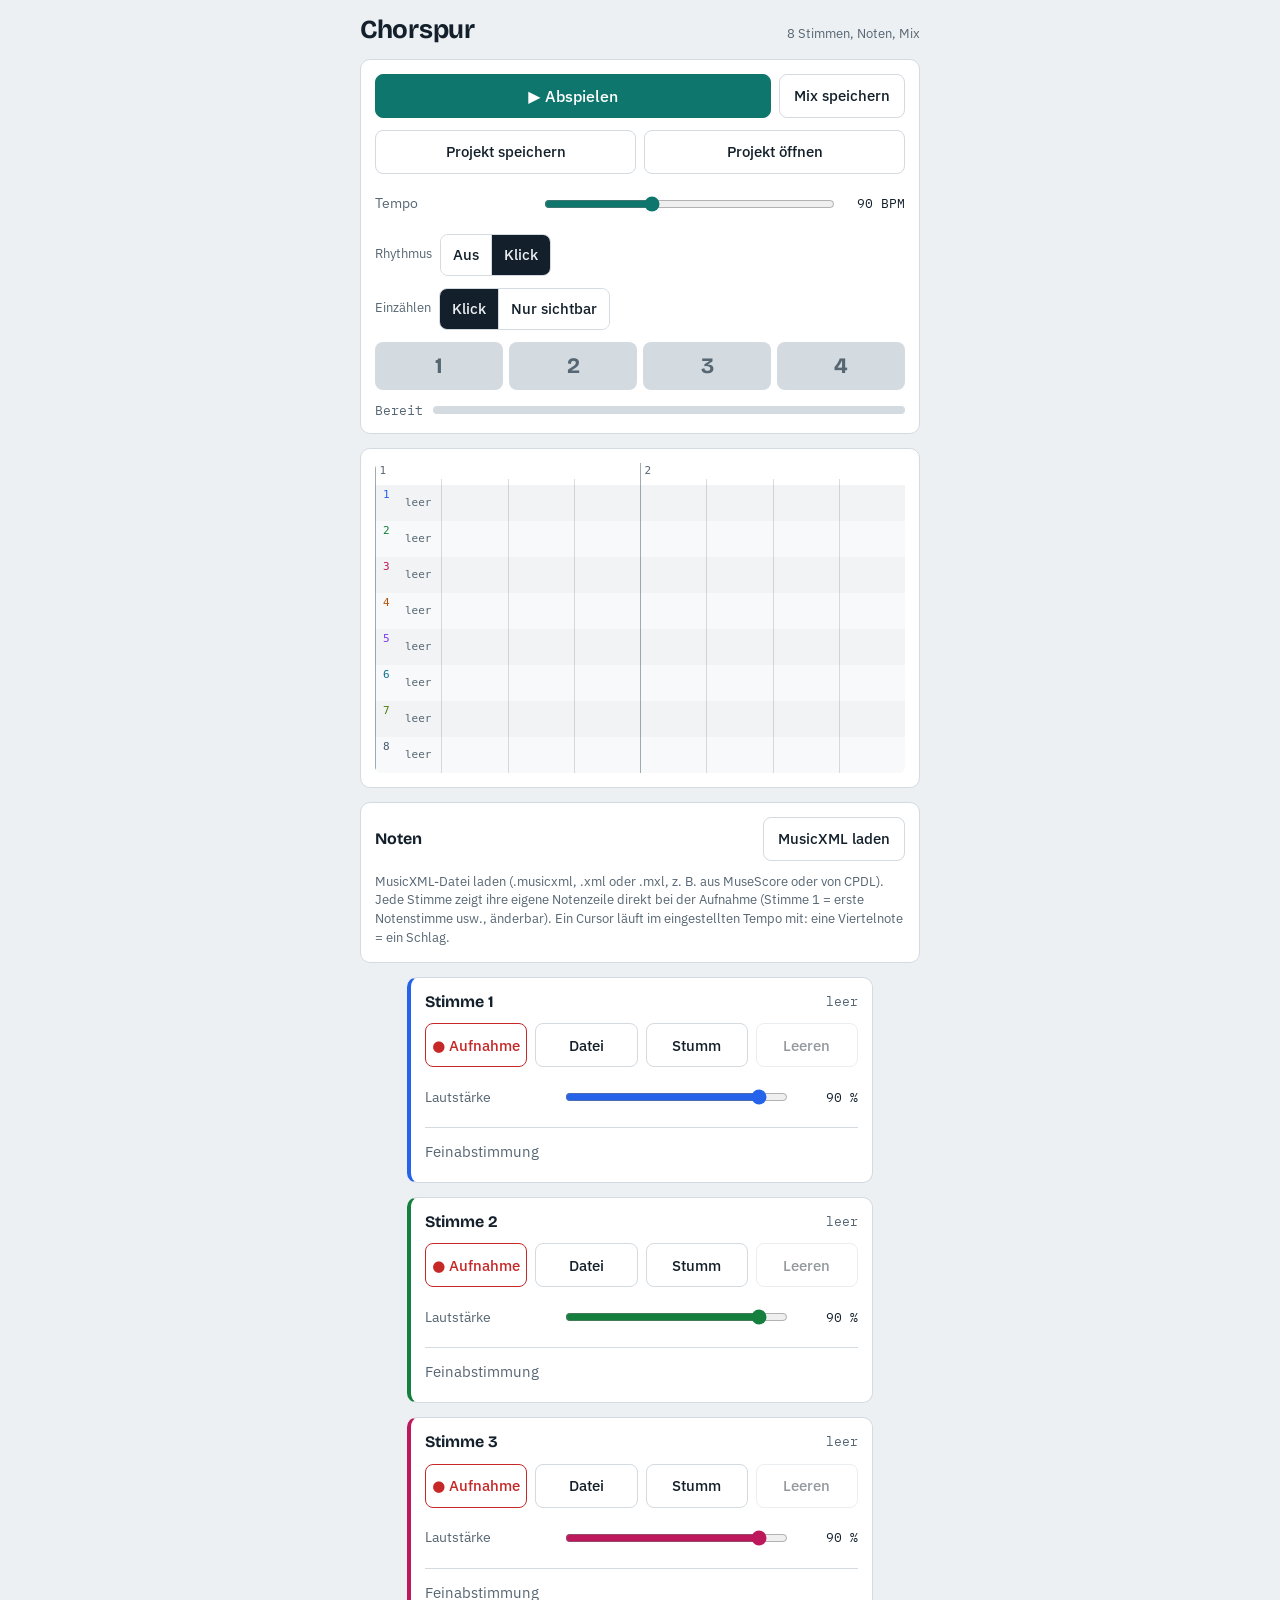
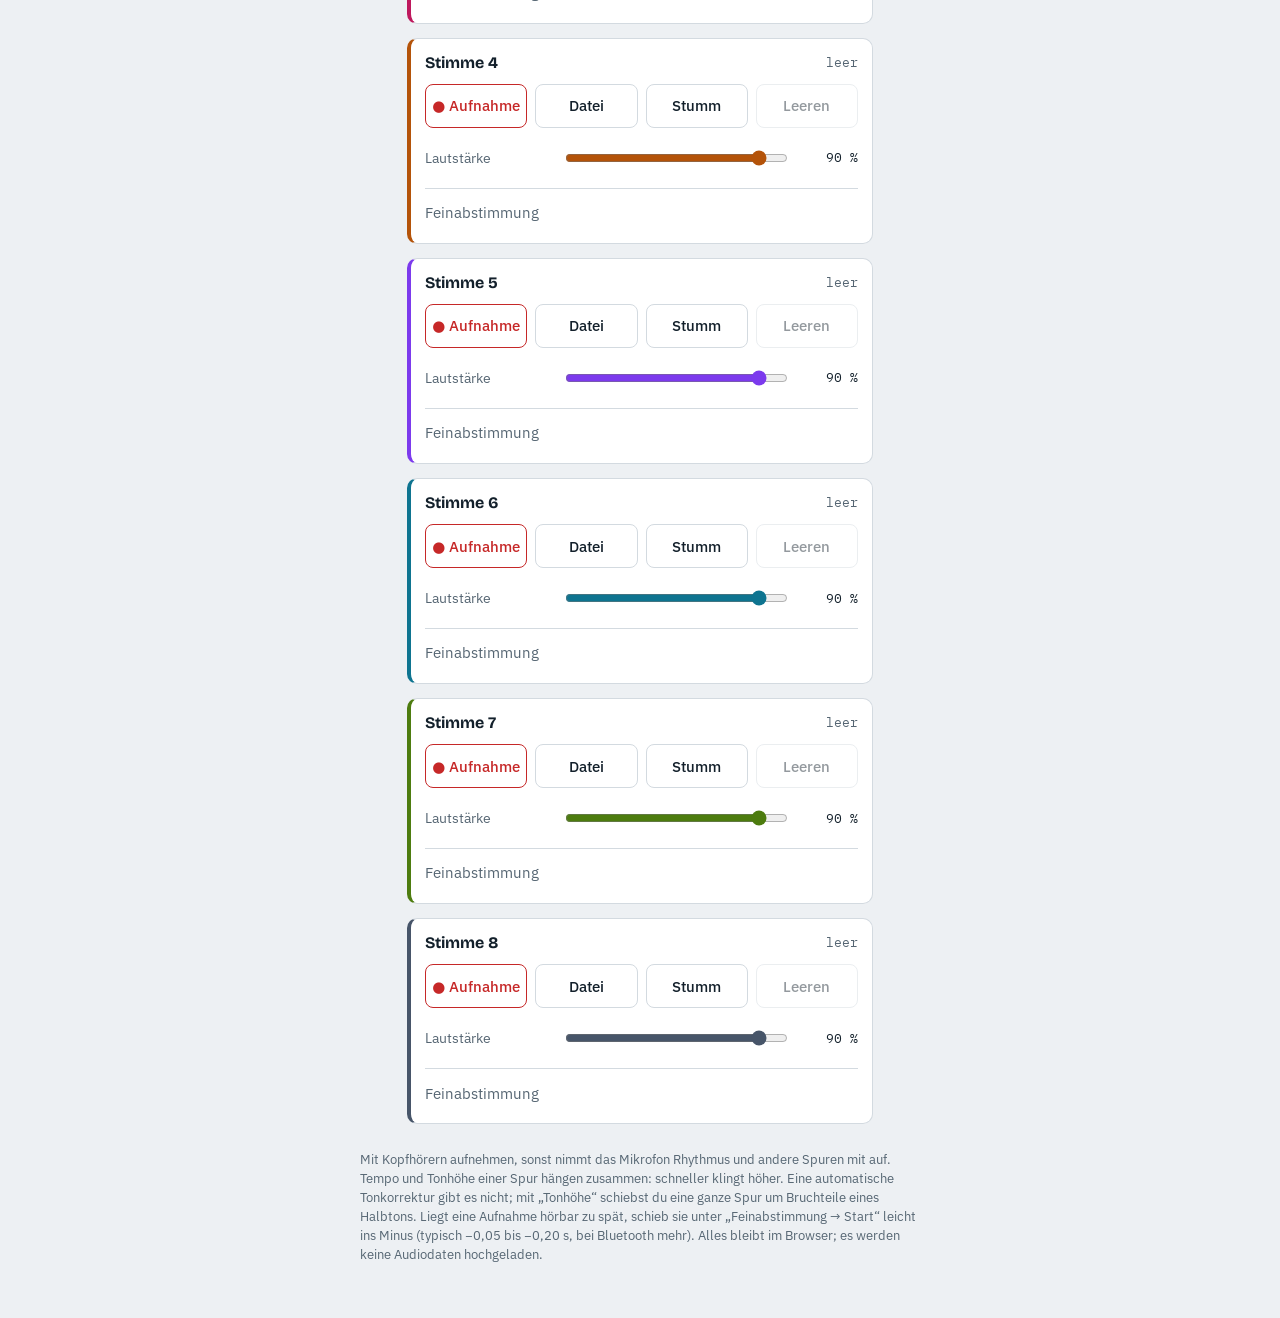
==== commit 8a693794: "Chorspur: Projekt speichern/öffnen (ZIP mit Spuren als WAV, Einstellungen, Noten) Co-Authored-By: Cl" ====
--- a/chorspur/chorspur.html
+++ b/chorspur/chorspur.html
@@ -103,6 +103,10 @@
       <button class="go" id="play">▶ Abspielen</button>
       <button id="export">Mix speichern</button>
     </div>
+    <div class="row">
+      <button id="projSave" style="flex:1">Projekt speichern</button>
+      <button id="projOpen" style="flex:1">Projekt öffnen</button>
+    </div>
     <label class="lab"><span>Tempo</span><input type="range" id="bpm" min="50" max="160" step="1" value="90"><output id="bpmOut">90 BPM</output></label>
     <div class="row"><span class="hint">Rhythmus</span>
       <div class="seg" id="rhythm"><button data-r="off">Aus</button><button data-r="click">Klick</button></div>
@@ -128,6 +132,7 @@
 
   <p class="hint">Mit Kopfhörern aufnehmen, sonst nimmt das Mikrofon Rhythmus und andere Spuren mit auf. Tempo und Tonhöhe einer Spur hängen zusammen: schneller klingt höher. Eine automatische Tonkorrektur gibt es nicht; mit „Tonhöhe“ schiebst du eine ganze Spur um Bruchteile eines Halbtons. Liegt eine Aufnahme hörbar zu spät, schieb sie unter „Feinabstimmung → Start“ leicht ins Minus (typisch −0,05 bis −0,20 s, bei Bluetooth mehr). Alles bleibt im Browser; es werden keine Audiodaten hochgeladen.</p>
   <input type="file" id="file" accept="audio/*" hidden>
+  <input type="file" id="projFile" hidden>
 </div>
 <div id="frame" aria-hidden="true"></div>
 <div id="bar"><div class="dots" id="bdots" aria-hidden="true"><i>1</i><i>2</i><i>3</i><i>4</i></div><span id="bpos"></span><button id="bstop">■ Stopp</button></div>
@@ -302,16 +307,21 @@
 }
 
 /* ---------- Mix speichern: WAV 16 Bit Stereo, Offline-Rendering ---------- */
-function wavBlob(buf){
-  const nc=2,len=buf.length,sr=buf.sampleRate,bytes=len*nc*2,ab=new ArrayBuffer(44+bytes),v=new DataView(ab);
+function wavBlob(buf){return new Blob([wavBytes([buf.getChannelData(0),buf.getChannelData(1)],buf.sampleRate)],{type:'audio/wav'})}
+/* WAV 16 Bit aus 1..n Kanälen (Float32Arrays gleicher Länge). */
+function wavBytes(chs,sr){
+  const nc=chs.length,len=chs[0].length,bytes=len*nc*2,ab=new ArrayBuffer(44+bytes),v=new DataView(ab);
   const S=(o,s)=>{for(let k=0;k<s.length;k++)v.setUint8(o+k,s.charCodeAt(k))};
   S(0,'RIFF');v.setUint32(4,36+bytes,true);S(8,'WAVE');S(12,'fmt ');v.setUint32(16,16,true);v.setUint16(20,1,true);v.setUint16(22,nc,true);
   v.setUint32(24,sr,true);v.setUint32(28,sr*nc*2,true);v.setUint16(32,nc*2,true);v.setUint16(34,16,true);S(36,'data');v.setUint32(40,bytes,true);
-  const L=buf.getChannelData(0),R=buf.getChannelData(1);let o=44;
-  for(let k=0;k<len;k++){
-    for(const x of [L[k],R[k]]){const s=Math.max(-1,Math.min(1,x));v.setInt16(o,s<0?s*32768:s*32767,true);o+=2}
-  }
-  return new Blob([ab],{type:'audio/wav'});
+  let o=44;
+  for(let k=0;k<len;k++)for(let c=0;c<nc;c++){const s=Math.max(-1,Math.min(1,chs[c][k]));v.setInt16(o,s<0?s*32768:s*32767,true);o+=2}
+  return new Uint8Array(ab);
+}
+function download(blob,name){
+  const url=URL.createObjectURL(blob),a=document.createElement('a');
+  a.href=url;a.download=name;document.body.appendChild(a);a.click();a.remove();
+  setTimeout(()=>URL.revokeObjectURL(url),60000);
 }
 async function renderMix(){
   const sr=ctx.sampleRate,oc=new OfflineAudioContext(2,Math.ceil((endT()+.3)*sr),sr);
@@ -337,9 +347,7 @@
     let pk=0;for(let c=0;c<2;c++){const d=out.getChannelData(c);for(let k=0;k<d.length;k++){const a=Math.abs(d[k]);if(a>pk)pk=a}}
     let msg='';
     if(pk>1){const g=.98/pk;for(let c=0;c<2;c++){const d=out.getChannelData(c);for(let k=0;k<d.length;k++)d[k]*=g}msg='Der Mix war zu laut und wurde automatisch leiser gestellt (um '+(-dB(g))+' dB).'}
-    const url=URL.createObjectURL(wavBlob(out)),a=document.createElement('a');
-    a.href=url;a.download='Chorspur-Mix.wav';document.body.appendChild(a);a.click();a.remove();
-    setTimeout(()=>URL.revokeObjectURL(url),60000);
+    download(wavBlob(out),'Chorspur-Mix.wav');
     note(msg);
   }catch(e){note('Der Mix ließ sich nicht erzeugen ('+(e&&e.name||'Fehler')+').')}
   T.busy=false; ui();
@@ -447,7 +455,7 @@
   });
   $('#play').textContent=T.playing?'■ Stopp':'▶ Abspielen';
   $('#play').disabled=T.busy;
-  $('#bpm').disabled=T.playing;$('#export').disabled=T.playing||T.busy;
+  $('#bpm').disabled=T.playing;$('#export').disabled=T.playing||T.busy;$('#projSave').disabled=T.busy;$('#projOpen').disabled=T.playing||T.busy;
 }
 $('#tracks').addEventListener('click',e=>{
   const b=e.target.closest('button[data-a]');if(!b)return;
@@ -558,26 +566,114 @@
   const f=e.target.files[0];if(!f)return;
   const msg=$('#scoreMsg');msg.textContent='Noten werden geladen …';
   try{await loadOSMD()}catch(err){msg.textContent='Die Notenanzeige ließ sich nicht laden. Sie braucht beim ersten Mal eine Verbindung zu cdn.jsdelivr.net.';return}
+  const data=/\.mxl$/i.test(f.name)
+    ?await new Promise((res,rej)=>{const r=new FileReader();r.onload=()=>res(r.result);r.onerror=rej;r.readAsBinaryString(f)})
+    :await f.text();
+  await loadScore(data,f.name,null);
+});
+/* parts: gespeicherte Zuordnung Spur→Notenstimme (Projekt) oder null für Standard (Spur k = Notenstimme k). */
+async function loadScore(data,name,parts){
+  const msg=$('#scoreMsg');
   try{
-    S.data=/\.mxl$/i.test(f.name)
-      ?await new Promise((res,rej)=>{const r=new FileReader();r.onload=()=>res(r.result);r.onerror=rej;r.readAsBinaryString(f)})
-      :await f.text();
+    S.data=data;
     // Erste Spur zuerst: liefert Stimmennamen und Zeitpunkte, dann Stimme k auf Spur k (höchstens so viele wie Notenstimmen).
     tracks.forEach(t=>{t.part=-1});tracks[0].part=0;S.views=[];
     for(let i=1;i<N;i++){const c=$('.trk[data-i="'+i+'"]');$('.sheet',c).innerHTML='';$('.sheetBox',c).hidden=true}
     const v=await makeView(0);
     const ins=v.o.Sheet.Instruments;S.parts=ins.map((x,k)=>x.Name||('Notenstimme '+(k+1)));
     for(let i=1;i<Math.min(N,S.parts.length);i++)tracks[i].part=i;
+    if(parts){tracks.forEach((t,i)=>{const p=parts[i];t.part=Number.isInteger(p)&&p<S.parts.length?p:-1});if(tracks[0].part!==0)await makeView(0)}
     partUI();
     for(let i=1;i<N;i++) if(tracks[i].part>=0) await makeView(i);
     $('#scoreOffLab').hidden=false;
-    const title=v.o.Sheet.TitleString||f.name;
+    const title=v.o.Sheet.TitleString||name;
     msg.textContent=title+': '+S.parts.length+' Notenstimme(n), verteilt auf Stimme 1–'+Math.min(N,S.parts.length)+'. Zuordnung pro Spur unter „Noten“ änderbar. Taktart wird nicht übernommen; das Raster bleibt 4/4.';
   }catch(err){S.data=null;S.parts=[];partUI();$('#scoreOffLab').hidden=true;
     document.querySelectorAll('.sheetBox').forEach(b=>{b.hidden=true});
     msg.textContent='Diese Notendatei ließ sich nicht lesen. Erwartet wird MusicXML (.musicxml, .xml oder .mxl).'}
-});
+}
 $('#scoreOff').addEventListener('input',e=>{S.shift=+e.target.value;$('#scoreOffOut').textContent=(S.shift>0?'+':'')+S.shift});
+/* ---------- Projekt: ZIP (ohne Kompression) mit projekt.json, spurN.wav und den Noten ---------- */
+const CRC=(()=>{const t=new Uint32Array(256);for(let n=0;n<256;n++){let c=n;for(let k=0;k<8;k++)c=c&1?0xEDB88320^(c>>>1):c>>>1;t[n]=c>>>0}return t})();
+function crc32(b){let c=0xFFFFFFFF;for(let i=0;i<b.length;i++)c=CRC[(c^b[i])&255]^(c>>>8);return (c^0xFFFFFFFF)>>>0}
+function zipStore(files){
+  const enc=new TextEncoder(),parts=[],cd=[];let off=0;
+  for(const f of files){
+    const nm=enc.encode(f.name),crc=crc32(f.data),h=new DataView(new ArrayBuffer(30));
+    h.setUint32(0,0x04034b50,true);h.setUint16(4,20,true);h.setUint16(6,0x0800,true);h.setUint16(10,0,true);h.setUint16(12,0x21,true);
+    h.setUint32(14,crc,true);h.setUint32(18,f.data.length,true);h.setUint32(22,f.data.length,true);h.setUint16(26,nm.length,true);
+    const c=new DataView(new ArrayBuffer(46));
+    c.setUint32(0,0x02014b50,true);c.setUint16(4,20,true);c.setUint16(6,20,true);c.setUint16(8,0x0800,true);c.setUint16(14,0x21,true);
+    c.setUint32(16,crc,true);c.setUint32(20,f.data.length,true);c.setUint32(24,f.data.length,true);c.setUint16(28,nm.length,true);c.setUint32(42,off,true);
+    parts.push(new Uint8Array(h.buffer),nm,f.data);cd.push(new Uint8Array(c.buffer),nm);off+=30+nm.length+f.data.length;
+  }
+  const cdLen=cd.reduce((a,b)=>a+b.length,0),e=new DataView(new ArrayBuffer(22));
+  e.setUint32(0,0x06054b50,true);e.setUint16(8,files.length,true);e.setUint16(10,files.length,true);e.setUint32(12,cdLen,true);e.setUint32(16,off,true);
+  return new Blob([...parts,...cd,new Uint8Array(e.buffer)],{type:'application/zip'});
+}
+/* Liest ZIP-Einträge; ungepackt oder Deflate (falls ein Programm das Archiv neu gepackt hat und der Browser es kann). */
+async function unzip(ab){
+  const u=new Uint8Array(ab),v=new DataView(ab),dec=new TextDecoder(),out={};
+  let e=-1;for(let i=u.length-22;i>=Math.max(0,u.length-65558);i--)if(v.getUint32(i,true)===0x06054b50){e=i;break}
+  if(e<0)throw new Error('kein ZIP');
+  let p=v.getUint32(e+16,true);const n=v.getUint16(e+10,true);
+  for(let k=0;k<n;k++){
+    const m=v.getUint16(p+10,true),cs=v.getUint32(p+20,true),nl=v.getUint16(p+28,true),xl=v.getUint16(p+30,true),cl=v.getUint16(p+32,true),lo=v.getUint32(p+42,true);
+    const name=dec.decode(u.subarray(p+46,p+46+nl)),ds=lo+30+v.getUint16(lo+26,true)+v.getUint16(lo+28,true),raw=u.subarray(ds,ds+cs);
+    if(m===0)out[name.split('/').pop()]=raw;
+    else if(m===8&&window.DecompressionStream)out[name.split('/').pop()]=new Uint8Array(await new Response(new Blob([raw]).stream().pipeThrough(new DecompressionStream('deflate-raw'))).arrayBuffer());
+    p+=46+nl+xl+cl;
+  }
+  return out;
+}
+async function saveProject(){
+  if(T.playing)stop();
+  if(!tracks.some(t=>t.buf)&&!S.data){note('Es gibt noch nichts zu speichern.');return}
+  const files=[],enc=new TextEncoder();
+  const meta={format:'chorspur-projekt',version:1,bpm,rhythm,countIn,scoreShift:S.shift,score:null,
+    tracks:tracks.map((t,i)=>({file:t.buf?'spur'+(i+1)+'.wav':null,vol:t.vol,mute:t.mute,off:t.off,speed:t.speed,semi:t.semi,part:t.part}))};
+  tracks.forEach((t,i)=>{if(t.buf)files.push({name:'spur'+(i+1)+'.wav',data:wavBytes([t.buf.getChannelData(0)],t.buf.sampleRate)})});
+  if(S.data){
+    const bin=S.data.startsWith('PK');meta.score=bin?'noten.mxl':'noten.musicxml';
+    files.push({name:meta.score,data:bin?Uint8Array.from(S.data,ch=>ch.charCodeAt(0)&255):enc.encode(S.data)});
+  }
+  files.unshift({name:'projekt.json',data:enc.encode(JSON.stringify(meta,null,1))});
+  const d=new Date(),z=x=>String(x).padStart(2,'0');
+  download(zipStore(files),'Chorspur-Projekt-'+d.getFullYear()+z(d.getMonth()+1)+z(d.getDate())+'-'+z(d.getHours())+z(d.getMinutes())+'.zip');
+  note('');
+}
+async function openProject(f){
+  if(T.playing)stop();
+  ensure();T.busy=true;ui();note('Projekt wird geladen …');
+  try{
+    const fs=await unzip(await f.arrayBuffer()),js=fs['projekt.json'];
+    if(!js)throw new Error('kein projekt.json');
+    const m=JSON.parse(new TextDecoder().decode(js));
+    if(m.format!=='chorspur-projekt')throw new Error('falsches Format');
+    const num=(x,lo,hi,d)=>typeof x==='number'&&isFinite(x)?Math.max(lo,Math.min(hi,x)):d;
+    bpm=num(m.bpm,50,160,90);$('#bpm').value=bpm;$('#bpmOut').textContent=bpm+' BPM';
+    if(/^(off|click)$/.test(m.rhythm))rhythm=m.rhythm;if(/^(click|still)$/.test(m.countIn))countIn=m.countIn;segUI();
+    S.shift=num(m.scoreShift,-8,16,0);$('#scoreOff').value=S.shift;$('#scoreOffOut').textContent=(S.shift>0?'+':'')+S.shift;
+    let missing=0;
+    for(let i=0;i<N;i++){
+      const t=tracks[i],q=(m.tracks||[])[i]||{};
+      t.vol=num(q.vol,0,1,.9);t.mute=q.mute===true;t.off=num(q.off,-1,8,0);t.speed=num(q.speed,70,130,100);t.semi=num(q.semi,-12,12,0);
+      t.buf=null;t.peaks=null;
+      if(q.file){const b=fs[q.file];if(b)setBuf(i,await ctx.decodeAudioData(b.slice().buffer));else missing++}
+      document.querySelectorAll('.trk[data-i="'+i+'"] input[data-k]').forEach(r=>{r.value=t[r.dataset.k]});
+    }
+    if(m.score&&fs[m.score]){
+      const b=fs[m.score];
+      const data=/\.mxl$/.test(m.score)?Array.from(b,x=>String.fromCharCode(x)).join(''):new TextDecoder().decode(b);
+      try{await loadOSMD();await loadScore(data,m.score,(m.tracks||[]).map(q=>q&&q.part))}catch(err){$('#scoreMsg').textContent='Die Notenanzeige ließ sich nicht laden (cdn.jsdelivr.net nicht erreichbar). Die Aufnahmen sind geladen.'}
+    }
+    note(missing?missing+' Spur(en) fehlten in der Projektdatei.':'');
+  }catch(e){note('Diese Datei ist kein lesbares Chorspur-Projekt. Erwartet wird eine mit „Projekt speichern“ erzeugte .zip-Datei.')}
+  T.busy=false;ui();draw();
+}
+$('#projSave').addEventListener('click',saveProject);
+$('#projOpen').addEventListener('click',()=>{const f=$('#projFile');f.value='';f.click()});
+$('#projFile').addEventListener('change',e=>{const f=e.target.files[0];if(f)openProject(f)});
 const sheetRO=new ResizeObserver(()=>{for(const v of S.views)if(v){const w=v.box.clientWidth;if(w&&Math.abs(w-v.w)>20)renderView(v)}});
 document.querySelectorAll('.sheetBox').forEach(b=>sheetRO.observe(b));
 new ResizeObserver(draw).observe(cv);
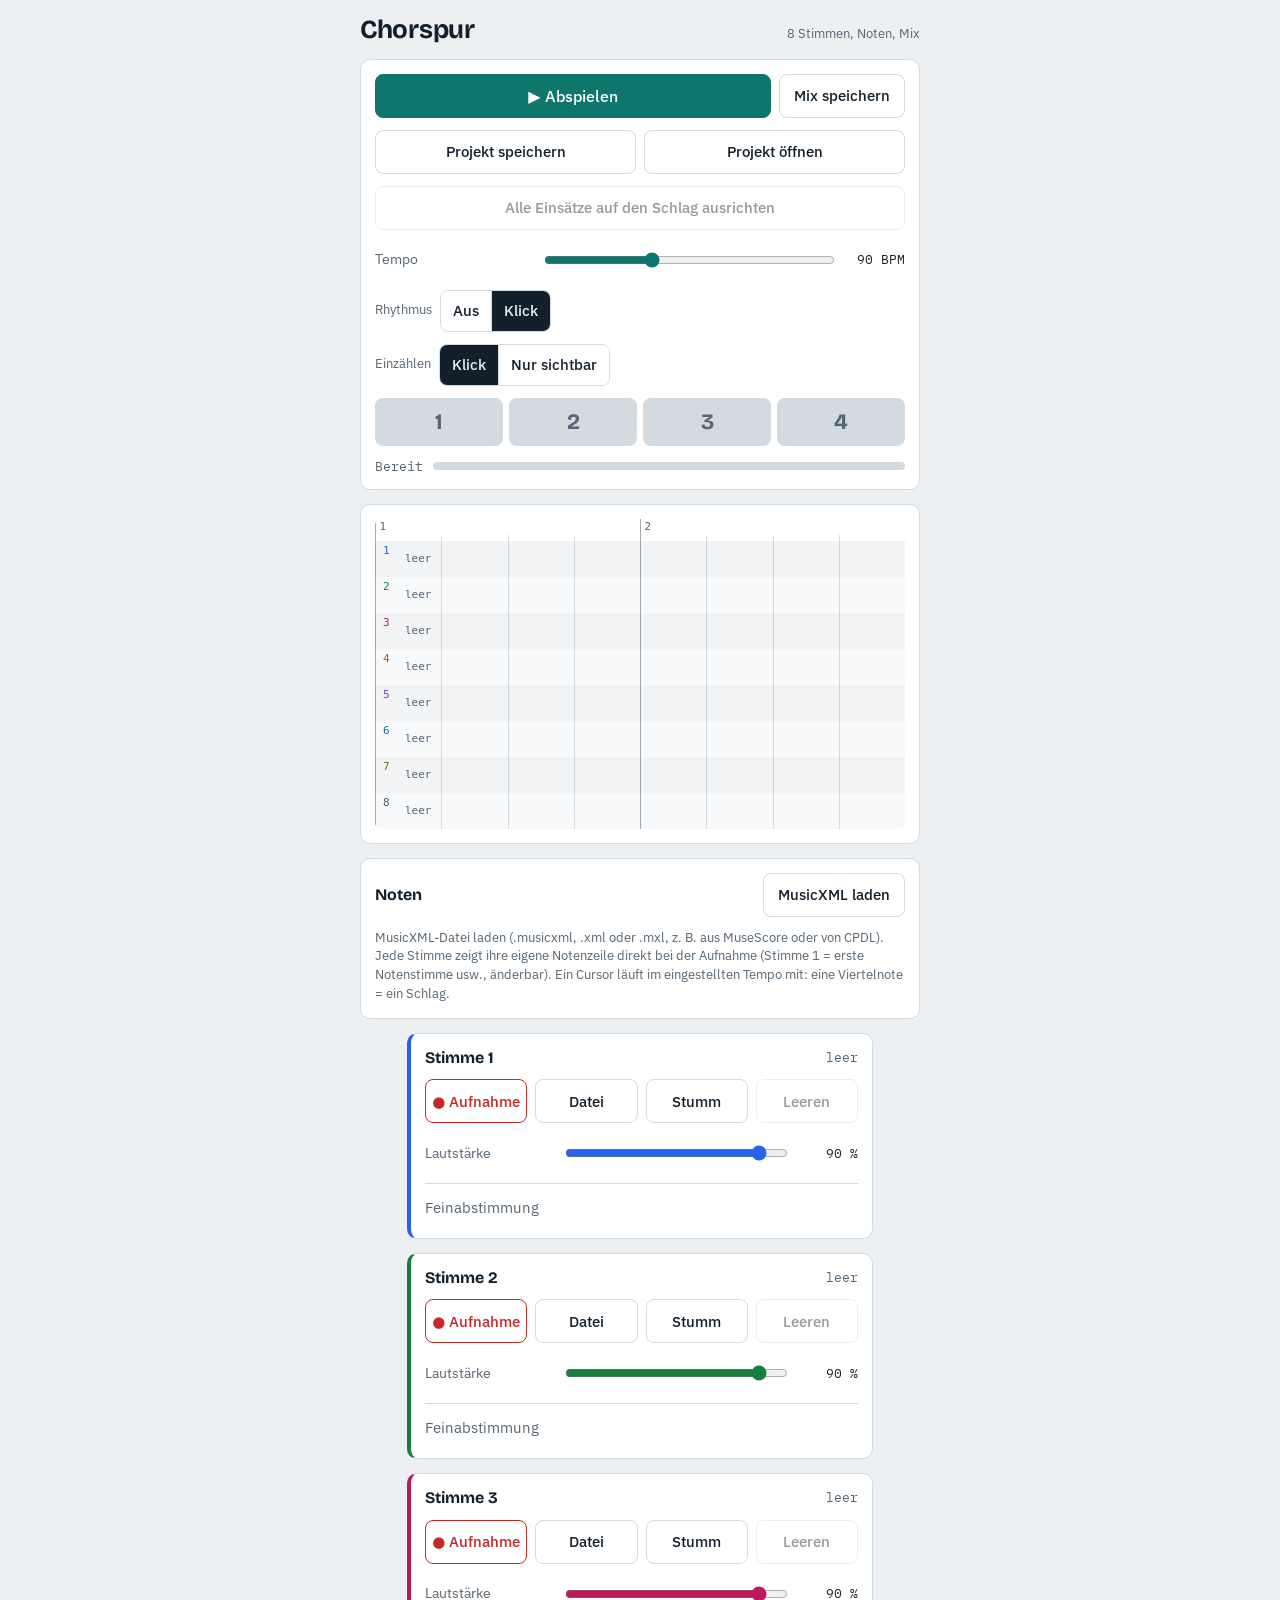
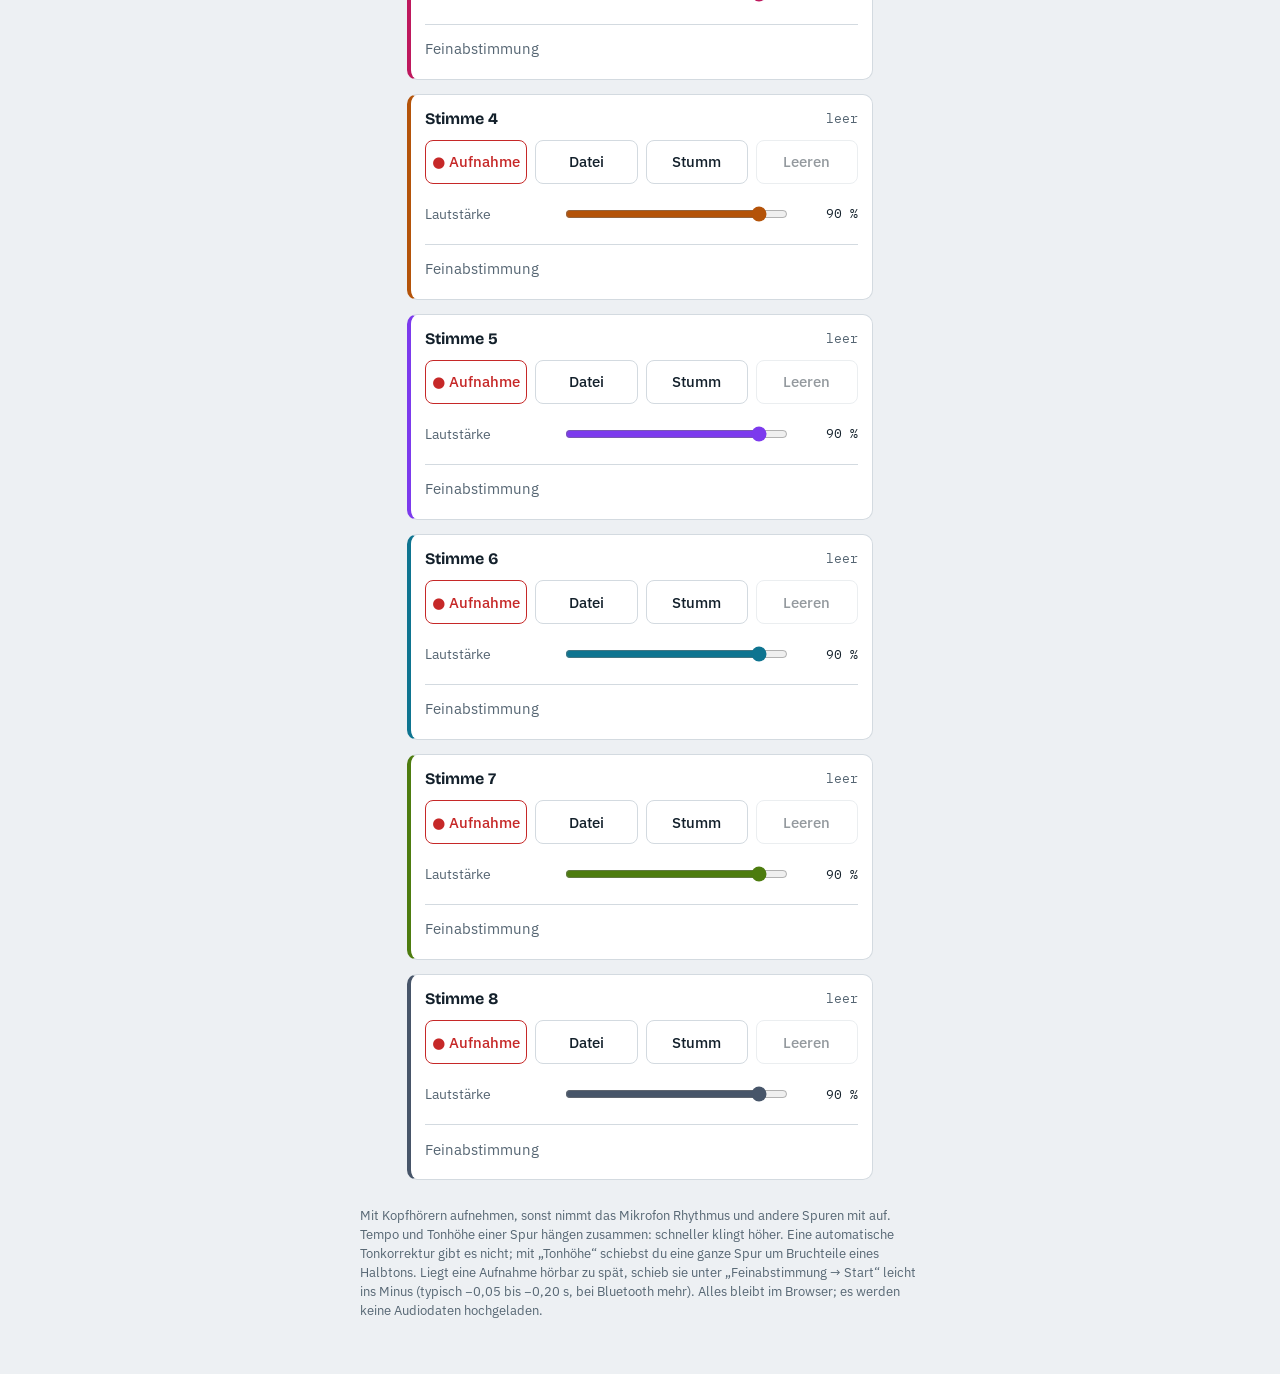
==== commit 640e291c: "Chorspur: Einsätze einzeln oder gemeinsam auf den Schlag ausrichten Co-Authored-By: Claude Opus 5.5 " ====
--- a/chorspur/chorspur.html
+++ b/chorspur/chorspur.html
@@ -107,6 +107,7 @@
       <button id="projSave" style="flex:1">Projekt speichern</button>
       <button id="projOpen" style="flex:1">Projekt öffnen</button>
     </div>
+    <button id="alignAll">Alle Einsätze auf den Schlag ausrichten</button>
     <label class="lab"><span>Tempo</span><input type="range" id="bpm" min="50" max="160" step="1" value="90"><output id="bpmOut">90 BPM</output></label>
     <div class="row"><span class="hint">Rhythmus</span>
       <div class="seg" id="rhythm"><button data-r="off">Aus</button><button data-r="click">Klick</button></div>
@@ -259,6 +260,40 @@
   return out;
 }
 const dB=p=>p>0?Math.round(20*Math.log10(p)):-99;
+
+/* ---------- Einsatz auf den Schlag ausrichten ---------- */
+/* Erster Einsatz = erstes 10-ms-Fenster, dessen Pegel 15 % des lautesten Fensters erreicht, zurückverfolgt bis zum Anstieg.
+   Ziel ist der nächste Schlag; da Aufnahmen durch die Gerätelatenz eher zu spät liegen, zählt ein Einsatz
+   bis 3/4 Schlag nach einem Schlag noch zu diesem Schlag. */
+function onsetSec(buf){
+  const d=buf.getChannelData(0),sr=buf.sampleRate,w=Math.max(1,Math.round(sr*.01)),n=Math.floor(d.length/w),env=new Float32Array(n);
+  let mx=0;
+  for(let k=0;k<n;k++){let s=0;for(let j=k*w;j<(k+1)*w;j++)s+=d[j]*d[j];env[k]=Math.sqrt(s/w);if(env[k]>mx)mx=env[k]}
+  if(mx<1e-4) return null;
+  const thr=.15*mx;let k=0;while(k<n&&env[k]<thr)k++;
+  while(k>0&&env[k-1]>=thr*.4)k--;
+  /* innerhalb des Fensters auf das erste Sample über dem halben Fensterpegel genau gehen */
+  let j=k*w;const lim=env[k]*.5;while(j<(k+1)*w&&Math.abs(d[j])<lim)j++;
+  return j/sr;
+}
+function alignTrack(i){
+  const t=tracks[i];if(!t.buf) return null;
+  const o=onsetSec(t.buf);if(o===null) return null;
+  const spb=60/bpm,at=t.off+o/rate(t),beat=Math.max(0,Math.round(at/spb-.25)),before=t.off;
+  t.off=Math.max(-1,Math.min(8,t.off+beat*spb-at));
+  const r=$('.trk[data-i="'+i+'"] input[data-k="off"]');if(r)r.value=t.off;
+  return {beat,shift:t.off-before};
+}
+function alignMsg(res){
+  const f=x=>(x>=0?'+':'−')+Math.abs(x).toFixed(2).replace('.',',')+' s';
+  return res.map(([i,r])=>'Stimme '+(i+1)+': '+(r?'Takt '+(Math.floor(r.beat/4)+1)+' Schlag '+(r.beat%4+1)+' ('+f(r.shift)+')':'kein Einsatz erkannt')).join(' · ');
+}
+function align(list){
+  if(T.playing) stop();
+  const res=list.filter(i=>tracks[i].buf).map(i=>[i,alignTrack(i)]);
+  if(!res.length){note('Es ist noch keine Spur aufgenommen.');return}
+  ui();draw();note('Ausgerichtet. '+alignMsg(res));
+}
 
 /* ---------- Aufnehmen ---------- */
 async function record(i){
@@ -442,7 +477,7 @@
  '<div class="btns"><button class="rec" data-a="rec">● Aufnahme</button><button data-a="file">Datei</button><button data-a="mute" aria-pressed="false">Stumm</button><button data-a="clear">Leeren</button></div>'+
  '<label class="lab part" hidden><span>Noten</span><select data-i="'+i+'"></select></label><div class="sheetBox" hidden><div class="sheet"></div></div>'+
  lab(i,'vol','Lautstärke',0,1,.01)+
- '<details><summary>Feinabstimmung</summary><div class="stack">'+lab(i,'off','Start',-1,8,.01)+lab(i,'speed','Tempo',70,130,1)+lab(i,'semi','Tonhöhe',-12,12,.05)+'</div></details></section>').join('');
+ '<details><summary>Feinabstimmung</summary><div class="stack">'+lab(i,'off','Start',-1,8,.01)+'<button data-a="align">Einsatz auf den Schlag ausrichten</button>'+lab(i,'speed','Tempo',70,130,1)+lab(i,'semi','Tonhöhe',-12,12,.05)+'</div></details></section>').join('');
 function ui(){
   document.querySelectorAll('.trk').forEach(el=>{
     const i=+el.dataset.i,t=tracks[i];
@@ -455,13 +490,14 @@
   });
   $('#play').textContent=T.playing?'■ Stopp':'▶ Abspielen';
   $('#play').disabled=T.busy;
-  $('#bpm').disabled=T.playing;$('#export').disabled=T.playing||T.busy;$('#projSave').disabled=T.busy;$('#projOpen').disabled=T.playing||T.busy;
+  $('#bpm').disabled=T.playing;$('#export').disabled=T.playing||T.busy;$('#alignAll').disabled=T.busy||!tracks.some(t=>t.buf);$('#projSave').disabled=T.busy;$('#projOpen').disabled=T.playing||T.busy;
 }
 $('#tracks').addEventListener('click',e=>{
   const b=e.target.closest('button[data-a]');if(!b)return;
   const i=+b.closest('.trk').dataset.i,t=tracks[i],a=b.dataset.a;
   if(a==='rec'){T.rec===i?stop():record(i)}
   else if(a==='file')pick(i,false);
+  else if(a==='align')align([i]);
   else if(a==='mute'){t.mute=!t.mute;if(T.nodes[i])T.nodes[i].g.gain.value=t.mute?0:t.vol;ui();draw()}
   else if(a==='clear'){if(T.playing)stop();t.buf=null;t.peaks=null;ui();draw()}
 });
@@ -672,6 +708,7 @@
   T.busy=false;ui();draw();
 }
 $('#projSave').addEventListener('click',saveProject);
+$('#alignAll').addEventListener('click',()=>align(tracks.map((_,i)=>i)));
 $('#projOpen').addEventListener('click',()=>{const f=$('#projFile');f.value='';f.click()});
 $('#projFile').addEventListener('change',e=>{const f=e.target.files[0];if(f)openProject(f)});
 const sheetRO=new ResizeObserver(()=>{for(const v of S.views)if(v){const w=v.box.clientWidth;if(w&&Math.abs(w-v.w)>20)renderView(v)}});
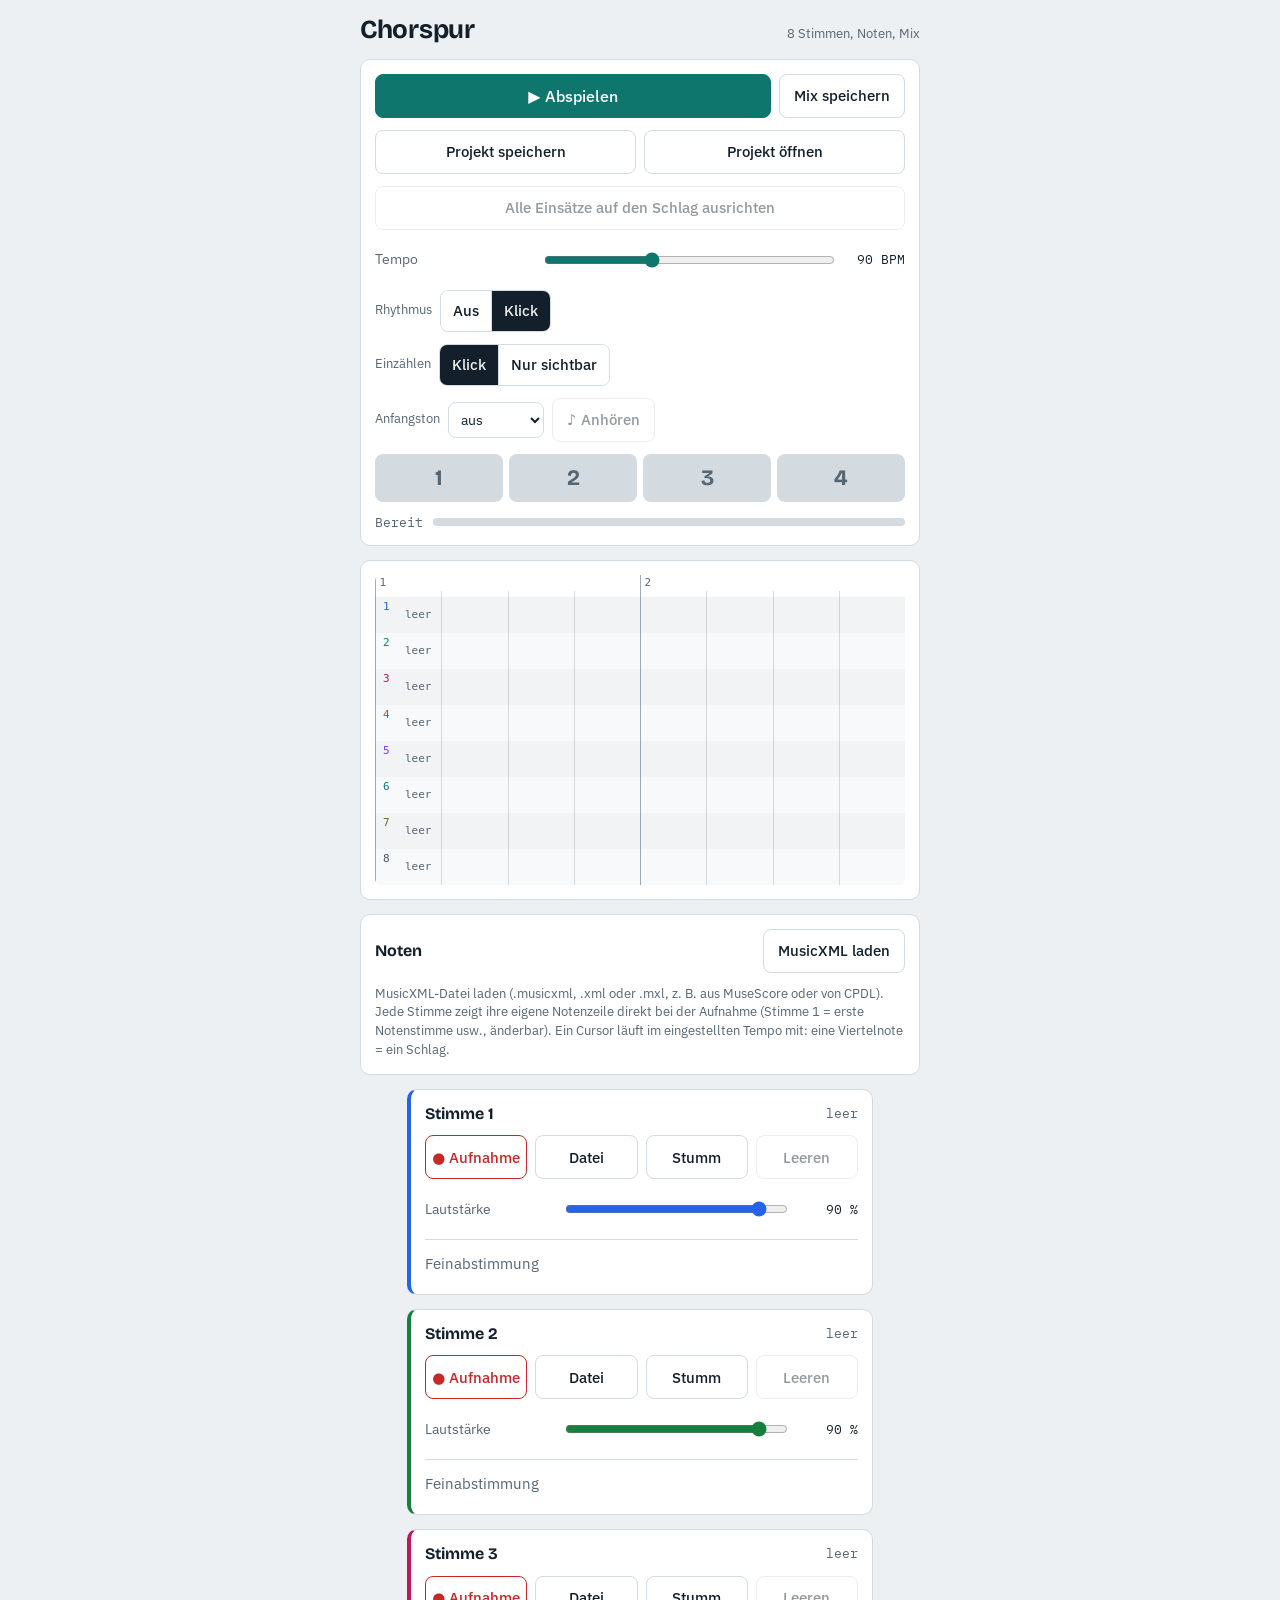
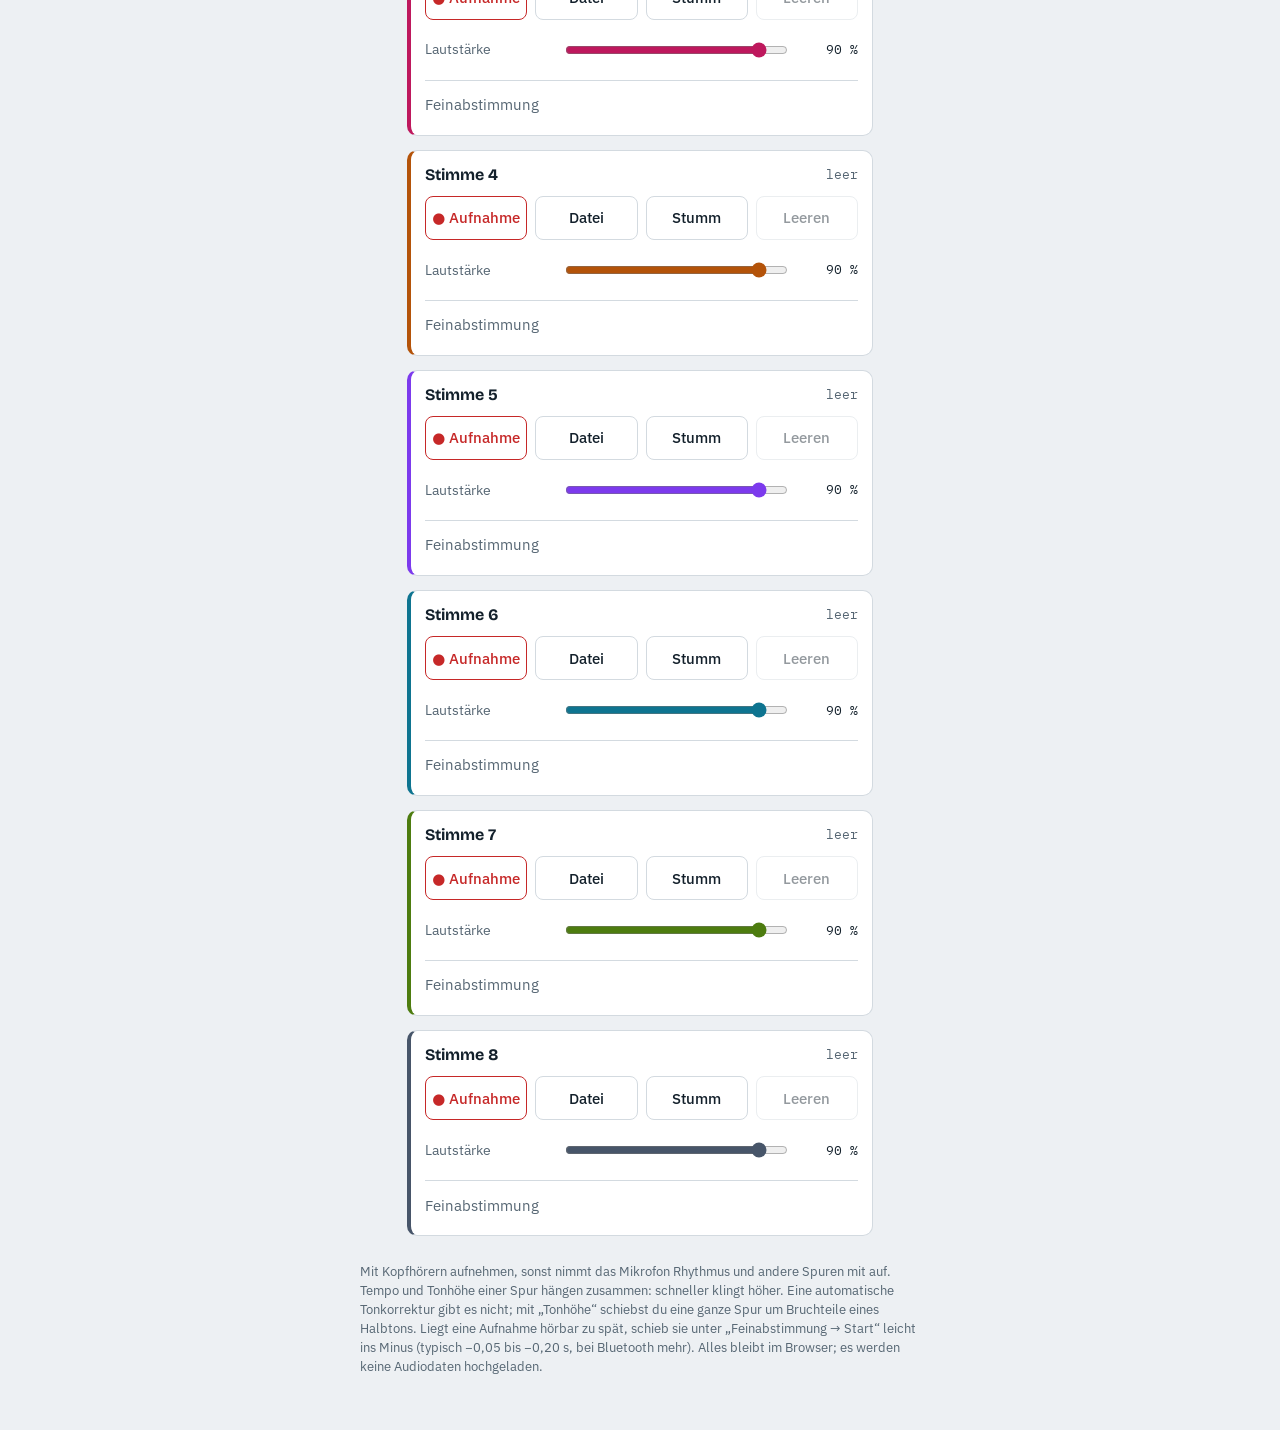
==== commit b11ab5a1: "Chorspur: wählbarer Anfangston beim Einzählen Co-Authored-By: Claude Opus 5.5 <noreply@anthropic.com" ====
--- a/chorspur/chorspur.html
+++ b/chorspur/chorspur.html
@@ -115,6 +115,10 @@
     <div class="row"><span class="hint">Einzählen</span>
       <div class="seg" id="count"><button data-c="click" aria-pressed="true">Klick</button><button data-c="still">Nur sichtbar</button></div>
     </div>
+    <div class="row"><span class="hint">Anfangston</span>
+      <select id="ref" style="width:auto;min-width:96px" aria-label="Ton beim Einzählen"></select>
+      <button id="refPlay" aria-label="Anfangston anhören">♪ Anhören</button>
+    </div>
     <div id="hp" role="alert"><strong>Kopfhörer verwenden.</strong> <span id="hpTxt">Sonst nimmt das Mikrofon Rhythmus und andere Spuren mit auf.</span></div>
     <div class="dots" id="dots" aria-hidden="true"><i>1</i><i>2</i><i>3</i><i>4</i></div>
     <div class="beat"><span id="pos">Bereit</span><div class="meter" title="Pegel"><b id="lvl"></b></div></div>
@@ -145,6 +149,8 @@
 const N=8, LANE=36, RUL=22, CLIP=.98;
 const tracks=Array.from({length:N},(_,i)=>({buf:null,peaks:null,vol:.9,mute:false,off:0,speed:100,semi:0,part:-1}));
 let bpm=90, rhythm='click', countIn='click';
+let refTone=-1; /* -1 = aus, 0..11 = C4..H4 */
+try{const v=parseInt(localStorage.getItem('chorspur.ref'),10);if(v>=-1&&v<=11)refTone=v}catch(e){}
 try{const r=localStorage.getItem('chorspur.rhythm'),c=localStorage.getItem('chorspur.count');if(/^(off|click)$/.test(r))rhythm=r;if(/^(click|still)$/.test(c))countIn=c}catch(e){}
 const T={playing:false,T0:0,nodes:[],sched:null,n:0,rec:-1,recorder:null,cap:null,busy:false};
 let ctx,master,an,wkReady=false,wl=null;
@@ -168,6 +174,15 @@
 }
 document.addEventListener('visibilitychange',()=>{if(document.visibilityState==='visible'&&(T.playing||T.busy))keepAwake(true)});
 
+const NOTE=['C','Cis/Des','D','Es','E','F','Fis/Ges','G','As','A','B','H'];
+/* Anfangston: weicher Orgelton (Grundton + Oktave + Quinte), C4..H4. */
+function refNote(t0,t1){
+  const f=440*Math.pow(2,(60+refTone-69)/12),g=ctx.createGain(),os=[];
+  g.gain.setValueAtTime(0,t0);g.gain.linearRampToValueAtTime(.22,t0+.04);g.gain.setValueAtTime(.22,t1-.1);g.gain.linearRampToValueAtTime(0,t1);
+  g.connect(master);
+  [[1,1],[2,.35],[3,.12]].forEach(([m,a])=>{const o=ctx.createOscillator(),og=ctx.createGain();o.frequency.value=f*m;og.gain.value=a;o.connect(og);og.connect(g);o.start(t0);o.stop(t1+.02);os.push(o)});
+  return {stop(){os.forEach(o=>{try{o.stop()}catch(e){}})}};
+}
 function click(t,acc){const o=ctx.createOscillator(),g=ctx.createGain();o.frequency.value=acc?1500:1000;g.gain.setValueAtTime(.35,t);g.gain.exponentialRampToValueAtTime(.001,t+.05);o.connect(g);g.connect(master);o.start(t);o.stop(t+.06)}
 function tick(){
   const spb=60/bpm, lim=ctx.currentTime+.2;
@@ -202,6 +217,7 @@
 }
 function stop(){
   clearInterval(T.sched); T.sched=null;
+  if(T.ref){T.ref.stop();T.ref=null}
   T.nodes.forEach(n=>{try{n&&n.src.stop()}catch(e){}}); T.nodes=[];
   T.playing=false;
   if(T.recorder){const r=T.recorder;T.recorder=null;T.rec=-1;T.cap=null;r.finish()}
@@ -306,6 +322,8 @@
   T.cap=cap; T.rec=i;
   T.recorder={finish:()=>finishTake(i,cap,T0)};
   begin(T0,-4,i);
+  /* Ton über das Einzählen, endet einen knappen halben Schlag vor Schlag 1, damit er nicht in der Aufnahme landet. */
+  if(refTone>=0){const spb=60/bpm;T.ref=refNote(T0-4*spb,T0-.45*spb)}
   const card=$('.trk[data-i="'+i+'"]');if(card&&card.scrollIntoView)card.scrollIntoView({block:'start',behavior:'smooth'});
 }
 function finishTake(i,cap,T0){
@@ -522,6 +540,7 @@
 $('#export').addEventListener('click',exportMix);
 $('#bpm').addEventListener('input',e=>{bpm=+e.target.value;$('#bpmOut').textContent=bpm+' BPM';draw()});
 function segUI(){
+  $('#ref').value=String(refTone);$('#refPlay').disabled=refTone<0;
   document.querySelectorAll('#rhythm button').forEach(x=>x.setAttribute('aria-pressed',x.dataset.r===rhythm));
   document.querySelectorAll('#count button').forEach(x=>x.setAttribute('aria-pressed',x.dataset.c===countIn));
 }
@@ -666,7 +685,7 @@
   if(T.playing)stop();
   if(!tracks.some(t=>t.buf)&&!S.data){note('Es gibt noch nichts zu speichern.');return}
   const files=[],enc=new TextEncoder();
-  const meta={format:'chorspur-projekt',version:1,bpm,rhythm,countIn,scoreShift:S.shift,score:null,
+  const meta={format:'chorspur-projekt',version:1,bpm,rhythm,countIn,refTone,scoreShift:S.shift,score:null,
     tracks:tracks.map((t,i)=>({file:t.buf?'spur'+(i+1)+'.wav':null,vol:t.vol,mute:t.mute,off:t.off,speed:t.speed,semi:t.semi,part:t.part}))};
   tracks.forEach((t,i)=>{if(t.buf)files.push({name:'spur'+(i+1)+'.wav',data:wavBytes([t.buf.getChannelData(0)],t.buf.sampleRate)})});
   if(S.data){
@@ -688,7 +707,7 @@
     if(m.format!=='chorspur-projekt')throw new Error('falsches Format');
     const num=(x,lo,hi,d)=>typeof x==='number'&&isFinite(x)?Math.max(lo,Math.min(hi,x)):d;
     bpm=num(m.bpm,50,160,90);$('#bpm').value=bpm;$('#bpmOut').textContent=bpm+' BPM';
-    if(/^(off|click)$/.test(m.rhythm))rhythm=m.rhythm;if(/^(click|still)$/.test(m.countIn))countIn=m.countIn;segUI();
+    if(/^(off|click)$/.test(m.rhythm))rhythm=m.rhythm;if(/^(click|still)$/.test(m.countIn))countIn=m.countIn;if(Number.isInteger(m.refTone)&&m.refTone>=-1&&m.refTone<=11)refTone=m.refTone;segUI();
     S.shift=num(m.scoreShift,-8,16,0);$('#scoreOff').value=S.shift;$('#scoreOffOut').textContent=(S.shift>0?'+':'')+S.shift;
     let missing=0;
     for(let i=0;i<N;i++){
@@ -716,8 +735,11 @@
 new ResizeObserver(draw).observe(cv);
 matchMedia('(prefers-color-scheme: dark)').addEventListener('change',draw);
 new MutationObserver(draw).observe(root,{attributes:true,attributeFilter:['data-theme']});
+$('#ref').innerHTML='<option value="-1">aus</option>'+NOTE.map((n,k)=>'<option value="'+k+'">'+n+'</option>').join('');
+$('#ref').addEventListener('change',e=>{refTone=+e.target.value;segUI();try{localStorage.setItem('chorspur.ref',String(refTone))}catch(err){}});
+$('#refPlay').addEventListener('click',async()=>{if(refTone<0)return;ensure();await ctx.resume();const t=ctx.currentTime+.05;refNote(t,t+1.2)});
 segUI();ui();draw();
 /* Prüf-Zugang nur mit ?test in der Adresse (für automatische Tests). */
-if(/[?&]test\b/.test(location.search)) window.__chorspur={tracks,T,S,ensure,ctx:()=>ctx,master:()=>master};
+if(/[?&]test\b/.test(location.search)) window.__chorspur={tracks,T,S,ensure,ctx:()=>ctx,master:()=>master,an:()=>an};
 })();
 </script>
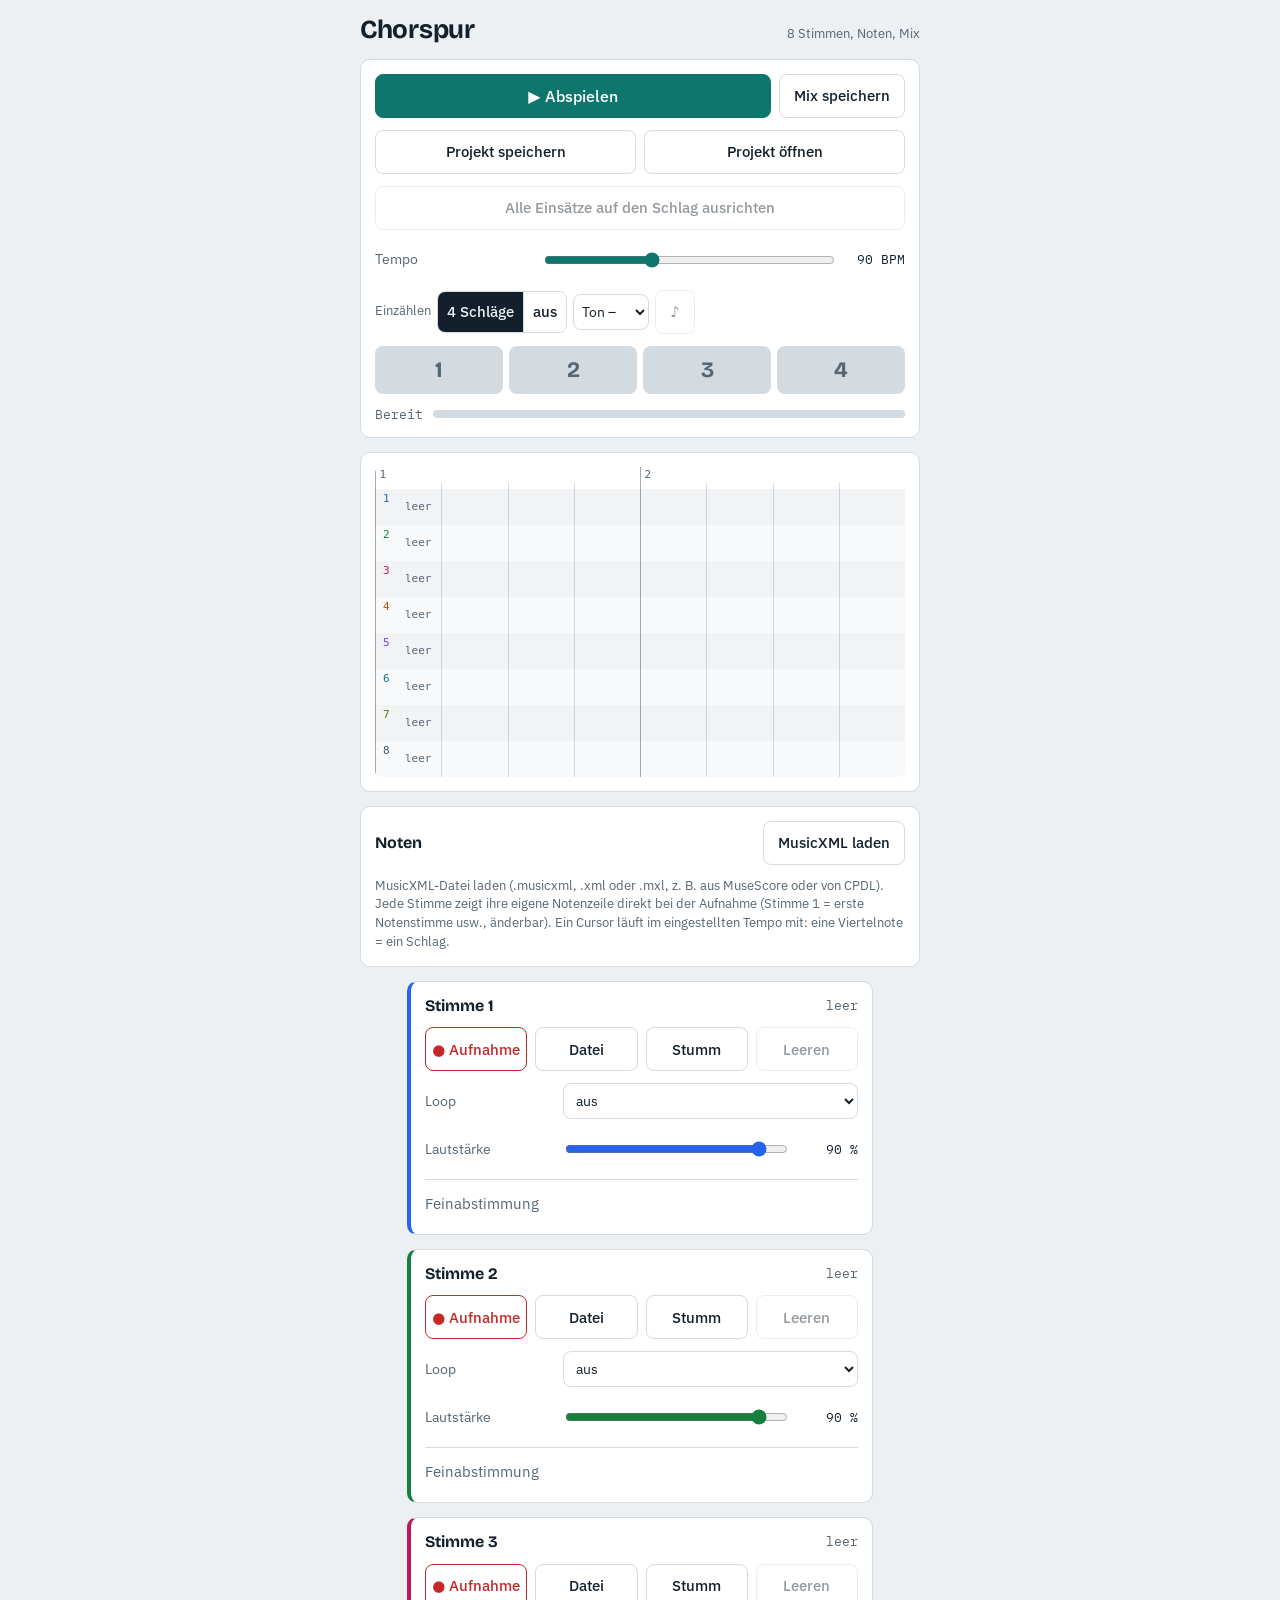
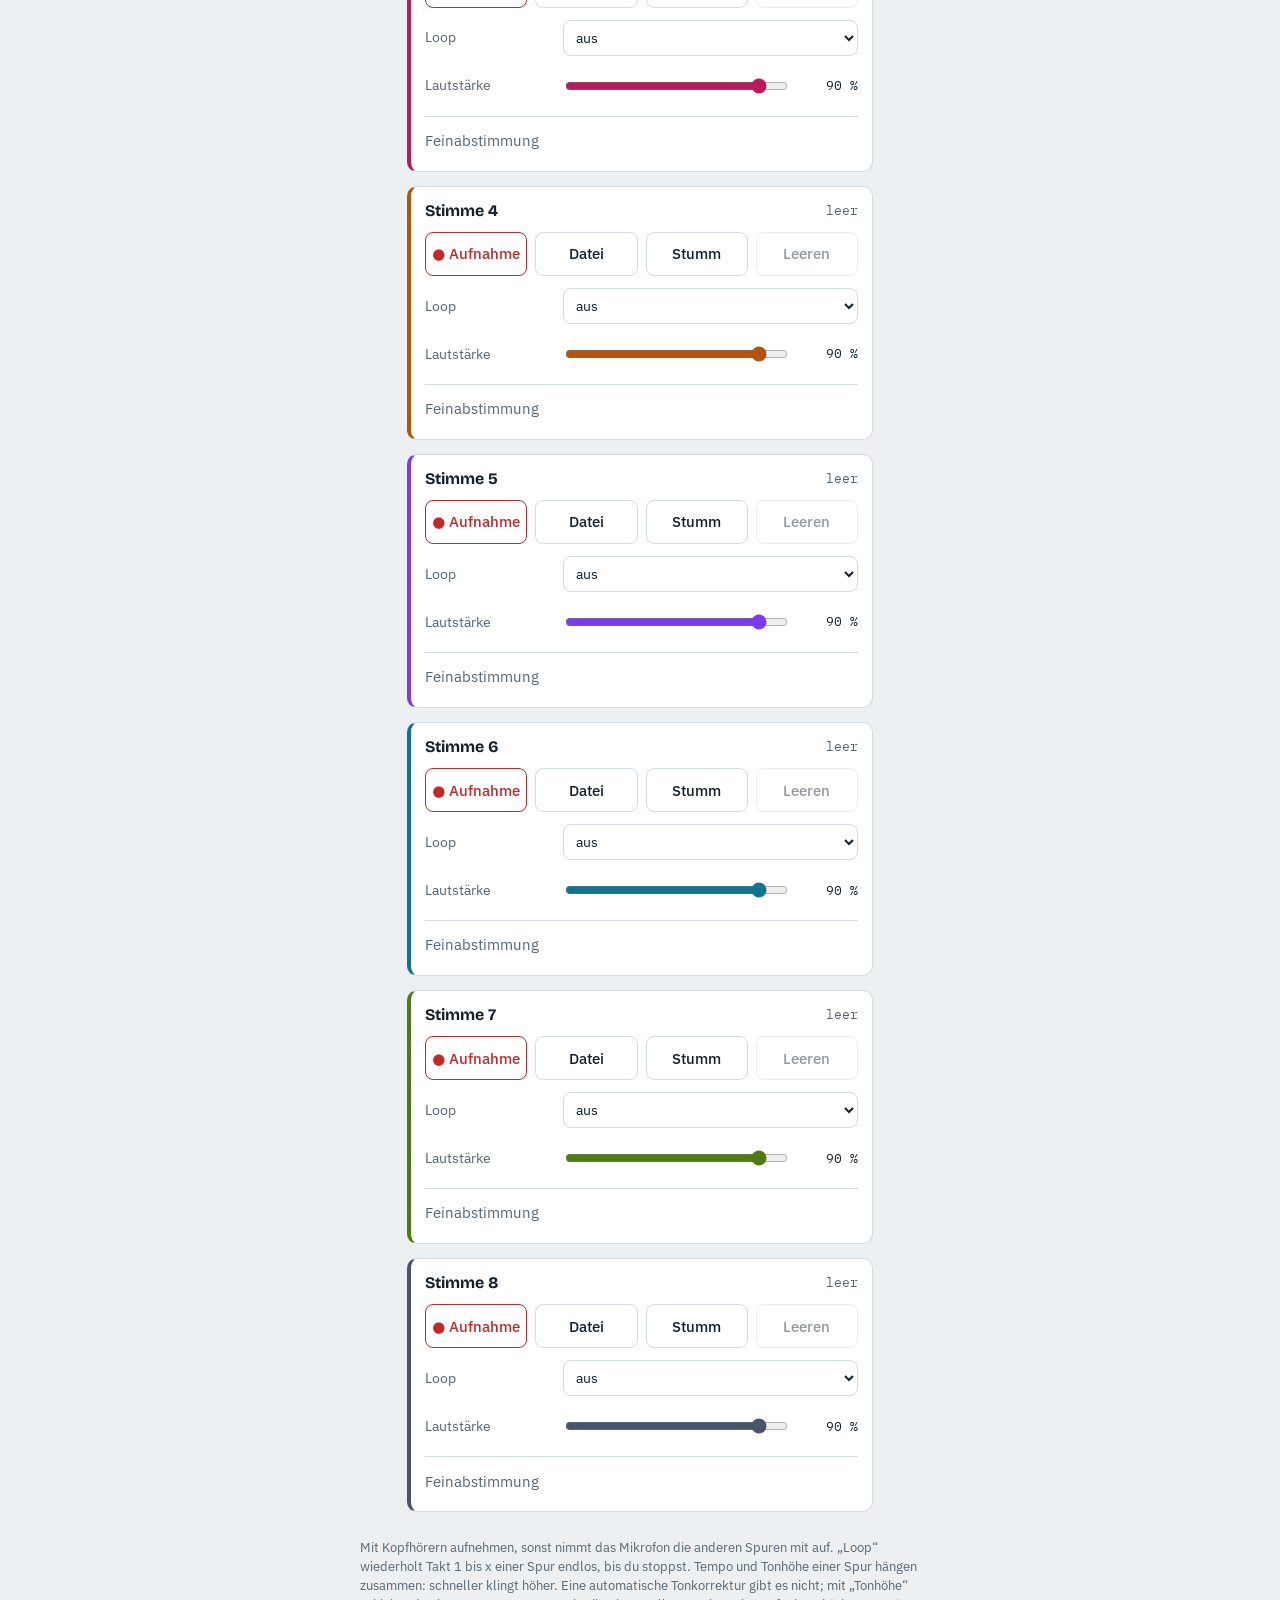
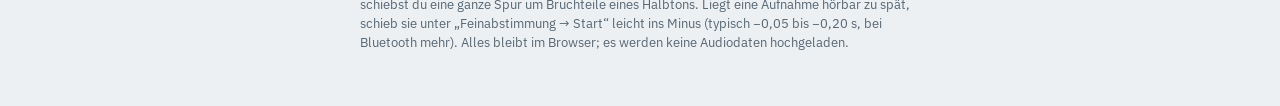
==== commit 0ec3c835: "Chorspur: Rhythmus/Klick entfernt, Einzählen+Ton in einer Zeile, Rahmen nur beim Einzählen, Loop pro" ====
--- a/chorspur/chorspur.html
+++ b/chorspur/chorspur.html
@@ -77,7 +77,7 @@
 .sheetBox{max-height:45vh;overflow:auto;background:#fff;border-radius:6px;-webkit-overflow-scrolling:touch;border:1px solid var(--line)}
 .sheet{position:relative}
 select{font:400 14px var(--f-body);min-height:36px;border-radius:8px;border:1px solid var(--line);background:var(--panel);color:var(--ink);padding:0 8px;min-width:0;width:100%}
-.trk .lab.part{grid-template-columns:minmax(84px,30%) 1fr}
+.trk .lab.part,.trk .lab.sel{grid-template-columns:minmax(84px,30%) 1fr}
 .pname{color:var(--mute);font:400 14px var(--f-body);margin-left:6px}
 /* Taktsignal über den ganzen Bildschirm: Rahmen blinkt auf jedem Schlag, Leiste unten bleibt beim Scrollen sichtbar. */
 #frame{position:fixed;inset:0;pointer-events:none;z-index:20;border:0 solid transparent;opacity:0}
@@ -109,17 +109,12 @@
     </div>
     <button id="alignAll">Alle Einsätze auf den Schlag ausrichten</button>
     <label class="lab"><span>Tempo</span><input type="range" id="bpm" min="50" max="160" step="1" value="90"><output id="bpmOut">90 BPM</output></label>
-    <div class="row"><span class="hint">Rhythmus</span>
-      <div class="seg" id="rhythm"><button data-r="off">Aus</button><button data-r="click">Klick</button></div>
+    <div class="row" style="gap:6px"><span class="hint">Einzählen</span>
+      <div class="seg" id="count"><button data-c="on" aria-pressed="true" style="padding:0 9px">4 Schläge</button><button data-c="off" style="padding:0 9px">aus</button></div>
+      <select id="ref" style="width:auto;min-width:0;padding:0 4px" aria-label="Anfangston beim Einzählen"></select>
+      <button id="refPlay" aria-label="Anfangston anhören" style="padding:0 10px;min-width:40px">♪</button>
     </div>
-    <div class="row"><span class="hint">Einzählen</span>
-      <div class="seg" id="count"><button data-c="click" aria-pressed="true">Klick</button><button data-c="still">Nur sichtbar</button></div>
-    </div>
-    <div class="row"><span class="hint">Anfangston</span>
-      <select id="ref" style="width:auto;min-width:96px" aria-label="Ton beim Einzählen"></select>
-      <button id="refPlay" aria-label="Anfangston anhören">♪ Anhören</button>
-    </div>
-    <div id="hp" role="alert"><strong>Kopfhörer verwenden.</strong> <span id="hpTxt">Sonst nimmt das Mikrofon Rhythmus und andere Spuren mit auf.</span></div>
+    <div id="hp" role="alert"><strong>Kopfhörer verwenden.</strong> <span id="hpTxt">Sonst nimmt das Mikrofon die anderen Spuren mit auf.</span></div>
     <div class="dots" id="dots" aria-hidden="true"><i>1</i><i>2</i><i>3</i><i>4</i></div>
     <div class="beat"><span id="pos">Bereit</span><div class="meter" title="Pegel"><b id="lvl"></b></div></div>
   </section>
@@ -135,7 +130,7 @@
 
   <div id="tracks" class="wrap" style="gap:14px"></div>
 
-  <p class="hint">Mit Kopfhörern aufnehmen, sonst nimmt das Mikrofon Rhythmus und andere Spuren mit auf. Tempo und Tonhöhe einer Spur hängen zusammen: schneller klingt höher. Eine automatische Tonkorrektur gibt es nicht; mit „Tonhöhe“ schiebst du eine ganze Spur um Bruchteile eines Halbtons. Liegt eine Aufnahme hörbar zu spät, schieb sie unter „Feinabstimmung → Start“ leicht ins Minus (typisch −0,05 bis −0,20 s, bei Bluetooth mehr). Alles bleibt im Browser; es werden keine Audiodaten hochgeladen.</p>
+  <p class="hint">Mit Kopfhörern aufnehmen, sonst nimmt das Mikrofon die anderen Spuren mit auf. „Loop“ wiederholt Takt 1 bis x einer Spur endlos, bis du stoppst. Tempo und Tonhöhe einer Spur hängen zusammen: schneller klingt höher. Eine automatische Tonkorrektur gibt es nicht; mit „Tonhöhe“ schiebst du eine ganze Spur um Bruchteile eines Halbtons. Liegt eine Aufnahme hörbar zu spät, schieb sie unter „Feinabstimmung → Start“ leicht ins Minus (typisch −0,05 bis −0,20 s, bei Bluetooth mehr). Alles bleibt im Browser; es werden keine Audiodaten hochgeladen.</p>
   <input type="file" id="file" accept="audio/*" hidden>
   <input type="file" id="projFile" hidden>
 </div>
@@ -147,11 +142,11 @@
 const $=(s,r=document)=>r.querySelector(s);
 const root=document.documentElement;
 const N=8, LANE=36, RUL=22, CLIP=.98;
-const tracks=Array.from({length:N},(_,i)=>({buf:null,peaks:null,vol:.9,mute:false,off:0,speed:100,semi:0,part:-1}));
-let bpm=90, rhythm='click', countIn='click';
+const tracks=Array.from({length:N},(_,i)=>({buf:null,peaks:null,vol:.9,mute:false,off:0,speed:100,semi:0,part:-1,loop:0}));
+let bpm=90, countIn='on';
 let refTone=-1; /* -1 = aus, 0..11 = C4..H4 */
 try{const v=parseInt(localStorage.getItem('chorspur.ref'),10);if(v>=-1&&v<=11)refTone=v}catch(e){}
-try{const r=localStorage.getItem('chorspur.rhythm'),c=localStorage.getItem('chorspur.count');if(/^(off|click)$/.test(r))rhythm=r;if(/^(click|still)$/.test(c))countIn=c}catch(e){}
+try{const c=localStorage.getItem('chorspur.count');if(c==='off')countIn='off'}catch(e){}
 const T={playing:false,T0:0,nodes:[],sched:null,n:0,rec:-1,recorder:null,cap:null,busy:false};
 let ctx,master,an,wkReady=false,wl=null;
 
@@ -164,7 +159,17 @@
 }
 const rate=t=>t.speed/100*Math.pow(2,t.semi/12);
 const dur=t=>t.buf?t.buf.duration/rate(t):0;
-const endT=()=>Math.max(0,...tracks.map(t=>t.buf?Math.max(0,t.off)+dur(t):0));
+const endT=()=>Math.max(0,...tracks.map(t=>t.buf&&!t.loop?Math.max(0,t.off)+dur(t):0));
+const loopSec=t=>t.loop>0?t.loop*4*60/bpm:0;
+const loopMax=()=>Math.max(0,...tracks.map(t=>t.buf&&t.loop?loopSec(t):0));
+const hasLoop=()=>tracks.some(t=>t.buf&&t.loop);
+/* Loop: Takt 1 bis x der Spur (mit „Start“-Verschiebung) als eigener Puffer, so lang, dass er bei playbackRate r genau x Takte dauert. */
+function loopBuf(t){
+  const r=rate(t),sr=t.buf.sampleRate,n=Math.max(1,Math.round(loopSec(t)*r*sr)),src=t.buf.getChannelData(0),sh=Math.round(t.off*r*sr);
+  const b=ctx.createBuffer(1,n,sr),d=b.getChannelData(0);
+  for(let j=0;j<n;j++){const q=j-sh;if(q>=0&&q<src.length)d[j]=src[q]}
+  return b;
+}
 
 async function keepAwake(on){
   try{
@@ -174,7 +179,7 @@
 }
 document.addEventListener('visibilitychange',()=>{if(document.visibilityState==='visible'&&(T.playing||T.busy))keepAwake(true)});
 
-const NOTE=['C','Cis/Des','D','Es','E','F','Fis/Ges','G','As','A','B','H'];
+const NOTE=['C','Cis','D','Es','E','F','Fis','G','As','A','B','H'];
 /* Anfangston: weicher Orgelton (Grundton + Oktave + Quinte), C4..H4. */
 function refNote(t0,t1){
   const f=440*Math.pow(2,(60+refTone-69)/12),g=ctx.createGain(),os=[];
@@ -183,22 +188,14 @@
   [[1,1],[2,.35],[3,.12]].forEach(([m,a])=>{const o=ctx.createOscillator(),og=ctx.createGain();o.frequency.value=f*m;og.gain.value=a;o.connect(og);og.connect(g);o.start(t0);o.stop(t1+.02);os.push(o)});
   return {stop(){os.forEach(o=>{try{o.stop()}catch(e){}})}};
 }
-function click(t,acc){const o=ctx.createOscillator(),g=ctx.createGain();o.frequency.value=acc?1500:1000;g.gain.setValueAtTime(.35,t);g.gain.exponentialRampToValueAtTime(.001,t+.05);o.connect(g);g.connect(master);o.start(t);o.stop(t+.06)}
-function tick(){
-  const spb=60/bpm, lim=ctx.currentTime+.2;
-  while(T.T0+T.n*spb<lim){
-    const n=T.n,t=T.T0+n*spb,b=((n%4)+4)%4;
-    if(n<0){if(countIn==='click') click(t,b===0)}
-    else if(rhythm==='click') click(t,b===0);
-    T.n++;
-  }
-}
 function makeNode(i){
   const tr=tracks[i]; if(!tr.buf) return;
   const s=ctx.createBufferSource(),g=ctx.createGain();
   const r=rate(tr);
-  s.buffer=tr.buf; s.playbackRate.value=r; g.gain.value=tr.mute?0:tr.vol;
+  g.gain.value=tr.mute?0:tr.vol; s.playbackRate.value=r;
   s.connect(g);g.connect(master);
+  if(tr.loop){s.buffer=loopBuf(tr);s.loop=true;s.loopStart=0;s.loopEnd=s.buffer.duration;s.start(T.T0);T.nodes[i]={src:s,g};return}
+  s.buffer=tr.buf;
   let when=T.T0+tr.off, boff=0;
   if(tr.off<0){when=T.T0;boff=-tr.off*r}
   if(boff>=tr.buf.duration) return;
@@ -208,7 +205,6 @@
 function begin(T0,n0,skip){
   T.T0=T0; T.nodes=[];
   for(let i=0;i<N;i++) if(i!==skip) makeNode(i);
-  T.n=n0; clearInterval(T.sched); T.sched=setInterval(tick,25); tick();
   T.playing=true; keepAwake(true); ui(); loop();
 }
 async function play(){
@@ -216,7 +212,6 @@
   begin(ctx.currentTime+.12,0,-1);
 }
 function stop(){
-  clearInterval(T.sched); T.sched=null;
   if(T.ref){T.ref.stop();T.ref=null}
   T.nodes.forEach(n=>{try{n&&n.src.stop()}catch(e){}}); T.nodes=[];
   T.playing=false;
@@ -318,12 +313,12 @@
   let cap;
   try{cap=await openCapture()}catch(e){T.busy=false;ui();micHelp(i,e.msg||'Das Mikrofon ist nicht verfügbar.');return}
   T.busy=false;
-  const T0=ctx.currentTime+.25+4*(60/bpm);
+  const ci=countIn==='on',T0=ctx.currentTime+.25+(ci?4*(60/bpm):0);
   T.cap=cap; T.rec=i;
   T.recorder={finish:()=>finishTake(i,cap,T0)};
   begin(T0,-4,i);
   /* Ton über das Einzählen, endet einen knappen halben Schlag vor Schlag 1, damit er nicht in der Aufnahme landet. */
-  if(refTone>=0){const spb=60/bpm;T.ref=refNote(T0-4*spb,T0-.45*spb)}
+  if(ci&&refTone>=0){const spb=60/bpm;T.ref=refNote(T0-4*spb,T0-.45*spb)}
   const card=$('.trk[data-i="'+i+'"]');if(card&&card.scrollIntoView)card.scrollIntoView({block:'start',behavior:'smooth'});
 }
 function finishTake(i,cap,T0){
@@ -338,7 +333,7 @@
 }
 function micHelp(i,msg){
   const el=$('#note');
-  el.innerHTML='<strong></strong><span class="hint">Alternative: Nimm die Stimme mit dem Sprachrekorder deines Handys auf (Rhythmus dabei über Kopfhörer laufen lassen) und lade die Datei hier in Stimme '+(i+1)+' hoch.</span><div class="row"><button data-n="cap" data-i="'+i+'">Sprachrekorder öffnen</button><button data-n="file" data-i="'+i+'">Datei wählen</button></div>';
+  el.innerHTML='<strong></strong><span class="hint">Alternative: Nimm die Stimme mit dem Sprachrekorder deines Handys auf (die anderen Spuren dabei über Kopfhörer laufen lassen) und lade die Datei hier in Stimme '+(i+1)+' hoch.</span><div class="row"><button data-n="cap" data-i="'+i+'">Sprachrekorder öffnen</button><button data-n="file" data-i="'+i+'">Datei wählen</button></div>';
   $('strong',el).textContent=msg;
   el.className='show';
 }
@@ -376,13 +371,15 @@
   a.href=url;a.download=name;document.body.appendChild(a);a.click();a.remove();
   setTimeout(()=>URL.revokeObjectURL(url),60000);
 }
-async function renderMix(){
-  const sr=ctx.sampleRate,oc=new OfflineAudioContext(2,Math.ceil((endT()+.3)*sr),sr);
+async function renderMix(len){
+  const sr=ctx.sampleRate,oc=new OfflineAudioContext(2,Math.ceil(len*sr),sr);
   tracks.forEach(tr=>{
     if(!tr.buf||tr.mute) return;
     const s=oc.createBufferSource(),g=oc.createGain(),r=rate(tr);
-    s.buffer=tr.buf;s.playbackRate.value=r;g.gain.value=tr.vol;
+    s.playbackRate.value=r;g.gain.value=tr.vol;
     s.connect(g);g.connect(oc.destination);
+    if(tr.loop){s.buffer=loopBuf(tr);s.loop=true;s.loopStart=0;s.loopEnd=s.buffer.duration;s.start(0);return}
+    s.buffer=tr.buf;
     let when=Math.max(0,tr.off),boff=0;
     if(tr.off<0)boff=-tr.off*r;
     if(boff>=tr.buf.duration) return;
@@ -394,9 +391,19 @@
   if(!tracks.some(t=>t.buf)){note('Es ist noch keine Spur aufgenommen.');return}
   if(T.playing) stop();
   if(T.busy) return;
-  ensure(); T.busy=true; ui(); note('Der Mix wird berechnet …');
+  ensure();
+  let len=endT()+.3;
+  if(hasLoop()){
+    const bar=4*60/bpm,def=Math.max(1,Math.ceil((endT()||4*loopMax())/bar-1e-6));
+    const a=prompt('Länge des Mix in Takten (Loops laufen bis dahin):',String(def));
+    if(a===null) return;
+    const n=parseInt(a,10);
+    if(!(n>=1&&n<=999)){note('Bitte eine Taktzahl zwischen 1 und 999 eingeben.');return}
+    len=n*bar;
+  }
+  T.busy=true; ui(); note('Der Mix wird berechnet …');
   try{
-    const out=await renderMix();
+    const out=await renderMix(len);
     let pk=0;for(let c=0;c<2;c++){const d=out.getChannelData(c);for(let k=0;k<d.length;k++){const a=Math.abs(d[k]);if(a>pk)pk=a}}
     let msg='';
     if(pk>1){const g=.98/pk;for(let c=0;c<2;c++){const d=out.getChannelData(c);for(let k=0;k<d.length;k++)d[k]*=g}msg='Der Mix war zu laut und wurde automatisch leiser gestellt (um '+(-dB(g))+' dB).'}
@@ -410,7 +417,7 @@
 const cv=$('#cv'),g2=cv.getContext('2d');
 function span(pos){
   const spb=60/bpm,bar=4*spb;
-  let L=Math.max(8*spb,endT()*1.03);
+  let L=Math.max(8*spb,endT()*1.03,loopMax()*2);
   if(T.rec>=0) L=Math.max(L,Math.ceil((Math.max(pos,0)+4*spb)/(4*bar))*4*bar);
   return Math.ceil(L/bar)*bar;
 }
@@ -436,7 +443,10 @@
     if(tr.buf){
       const d=dur(tr),P=tr.peaks.length,bw=Math.max(1,X(d/P));
       g.fillStyle=col;g.globalAlpha=tr.mute?.3:.95;
-      for(let k=0;k<P;k++){const t=tr.off+k/P*d;if(t<0)continue;const a=Math.max(1,tr.peaks[k]*LANE*.42);g.fillRect(X(t),cy-a,bw,2*a)}
+      if(tr.loop){const Ls=loopSec(tr);
+        for(let m=0;m*Ls<L;m++){g.globalAlpha=(tr.mute?.3:.95)*(m?.45:1);
+          for(let k=0;k<P;k++){const t=tr.off+k/P*d;if(t<0||t>=Ls)continue;const a=Math.max(1,tr.peaks[k]*LANE*.42);g.fillRect(X(t+m*Ls),cy-a,bw,2*a)}}}
+      else for(let k=0;k<P;k++){const t=tr.off+k/P*d;if(t<0)continue;const a=Math.max(1,tr.peaks[k]*LANE*.42);g.fillRect(X(t),cy-a,bw,2*a)}
       g.globalAlpha=1;
     }else{g.fillStyle=C('--mute');g.fillText(T.rec===i?'Aufnahme läuft':'leer',30,cy)}
     g.fillStyle=col;g.fillText(String(i+1),8,y+10);
@@ -461,8 +471,8 @@
     let cls=['','','',''],txt='Bereit',fr='';
     if(pos!==null){
       const bf=pos/spb,b=Math.floor(bf),k=((b%4)+4)%4,flash=bf-b<.3;
-      if(pos<0){cls[k]='cnt';txt='Einzählen '+(4-k);if(flash)fr='on cnt'}
-      else{cls[k]=k===0?'on one':'on';txt='Takt '+(Math.floor(b/4)+1)+' · Schlag '+(k+1);if(flash)fr=k===0?'on one':'on'}
+      if(pos<0){cls[k]='cnt';txt=countIn==='on'?'Einzählen '+(4-k):'Gleich geht’s los';if(flash)fr='on cnt'}
+      else{cls[k]=k===0?'on one':'on';txt='Takt '+(Math.floor(b/4)+1)+' · Schlag '+(k+1)}
     }
     for(const id of ['#dots','#bdots']){const d=$(id).children;for(let k=0;k<4;k++)if(d[k].className!==cls[k])d[k].className=cls[k]}
     $('#pos').textContent=txt;$('#bpos').textContent=txt.replace(' · ','\n');
@@ -478,8 +488,8 @@
     $('#lvl').classList.toggle('hot',lv>=CLIP);
     const hp=$('#hp'),hot=!!T.cap&&T.cap.peak>=CLIP;
     hp.classList.toggle('show',T.rec>=0);hp.classList.toggle('hot',hot);
-    $('#hpTxt').textContent=hot?'Übersteuert! Weiter vom Mikrofon weg oder leiser singen.':'Sonst nimmt das Mikrofon Rhythmus und andere Spuren mit auf.';
-    if(T.playing&&T.rec<0&&pos!==null&&tracks.some(t=>t.buf)&&pos>endT()+.4){stop();return}
+    $('#hpTxt').textContent=hot?'Übersteuert! Weiter vom Mikrofon weg oder leiser singen.':'Sonst nimmt das Mikrofon die anderen Spuren mit auf.';
+    if(T.playing&&T.rec<0&&pos!==null&&tracks.some(t=>t.buf)&&!hasLoop()&&pos>endT()+.4){stop();return}
     if(T.playing) raf=requestAnimationFrame(step);
     else clearBeat();
   };
@@ -493,13 +503,15 @@
 $('#tracks').innerHTML=tracks.map((t,i)=>
  '<section class="card trk" data-i="'+i+'" style="--c:var(--t'+(i+1)+')"><header><h3>Stimme '+(i+1)+'<span class="pname"></span></h3><span class="len"></span></header>'+
  '<div class="btns"><button class="rec" data-a="rec">● Aufnahme</button><button data-a="file">Datei</button><button data-a="mute" aria-pressed="false">Stumm</button><button data-a="clear">Leeren</button></div>'+
+ '<label class="lab sel"><span>Loop</span><select data-loop="'+i+'"><option value="0">aus</option><option value="1">1 Takt</option><option value="2">2 Takte</option><option value="4">4 Takte</option><option value="8">8 Takte</option></select></label>'+
  '<label class="lab part" hidden><span>Noten</span><select data-i="'+i+'"></select></label><div class="sheetBox" hidden><div class="sheet"></div></div>'+
  lab(i,'vol','Lautstärke',0,1,.01)+
  '<details><summary>Feinabstimmung</summary><div class="stack">'+lab(i,'off','Start',-1,8,.01)+'<button data-a="align">Einsatz auf den Schlag ausrichten</button>'+lab(i,'speed','Tempo',70,130,1)+lab(i,'semi','Tonhöhe',-12,12,.05)+'</div></details></section>').join('');
 function ui(){
   document.querySelectorAll('.trk').forEach(el=>{
     const i=+el.dataset.i,t=tracks[i];
-    $('.len',el).textContent=t.buf?(dur(t).toFixed(1).replace('.',',')+' s'):'leer';
+    $('.len',el).textContent=t.buf?(t.loop?'Loop '+t.loop+' T.':dur(t).toFixed(1).replace('.',',')+' s'):'leer';
+    $('[data-loop]',el).value=String(t.loop);
     const r=$('.rec',el);r.classList.toggle('live',T.rec===i);r.textContent=T.rec===i?'■ Stopp':'● Aufnahme';
     r.disabled=T.busy||(T.playing&&T.rec!==i);
     $('[data-a=mute]',el).setAttribute('aria-pressed',t.mute);
@@ -541,13 +553,8 @@
 $('#bpm').addEventListener('input',e=>{bpm=+e.target.value;$('#bpmOut').textContent=bpm+' BPM';draw()});
 function segUI(){
   $('#ref').value=String(refTone);$('#refPlay').disabled=refTone<0;
-  document.querySelectorAll('#rhythm button').forEach(x=>x.setAttribute('aria-pressed',x.dataset.r===rhythm));
   document.querySelectorAll('#count button').forEach(x=>x.setAttribute('aria-pressed',x.dataset.c===countIn));
 }
-$('#rhythm').addEventListener('click',e=>{
-  const b=e.target.closest('button[data-r]');if(!b)return;rhythm=b.dataset.r;segUI();
-  try{localStorage.setItem('chorspur.rhythm',rhythm)}catch(err){}
-});
 $('#count').addEventListener('click',e=>{
   const b=e.target.closest('button[data-c]');if(!b)return;countIn=b.dataset.c;segUI();
   try{localStorage.setItem('chorspur.count',countIn)}catch(err){}
@@ -603,7 +610,7 @@
 }
 function partUI(){
   document.querySelectorAll('.trk').forEach(el=>{
-    const i=+el.dataset.i,sel=$('select',el),p=tracks[i].part;
+    const i=+el.dataset.i,sel=$('select[data-i]',el),p=tracks[i].part;
     $('.lab.part',el).hidden=!S.data;
     sel.innerHTML='';
     [['-1','keine Noten']].concat(S.parts.map((n,k)=>[String(k),n])).forEach(([v,n])=>{const o=document.createElement('option');o.value=v;o.textContent=n;sel.append(o)});
@@ -613,6 +620,7 @@
 }
 $('#tracks').addEventListener('change',async e=>{
   const sel=e.target;if(sel.tagName!=='SELECT')return;
+  if(sel.dataset.loop!==undefined){const t=tracks[+sel.dataset.loop];t.loop=+sel.value;if(T.playing&&T.rec<0)stop();ui();draw();return}
   const i=+sel.dataset.i;tracks[i].part=+sel.value;partUI();
   await makeView(i);scoreSync(curPos());
 });
@@ -685,8 +693,8 @@
   if(T.playing)stop();
   if(!tracks.some(t=>t.buf)&&!S.data){note('Es gibt noch nichts zu speichern.');return}
   const files=[],enc=new TextEncoder();
-  const meta={format:'chorspur-projekt',version:1,bpm,rhythm,countIn,refTone,scoreShift:S.shift,score:null,
-    tracks:tracks.map((t,i)=>({file:t.buf?'spur'+(i+1)+'.wav':null,vol:t.vol,mute:t.mute,off:t.off,speed:t.speed,semi:t.semi,part:t.part}))};
+  const meta={format:'chorspur-projekt',version:2,bpm,countIn,refTone,scoreShift:S.shift,score:null,
+    tracks:tracks.map((t,i)=>({file:t.buf?'spur'+(i+1)+'.wav':null,loop:t.loop,vol:t.vol,mute:t.mute,off:t.off,speed:t.speed,semi:t.semi,part:t.part}))};
   tracks.forEach((t,i)=>{if(t.buf)files.push({name:'spur'+(i+1)+'.wav',data:wavBytes([t.buf.getChannelData(0)],t.buf.sampleRate)})});
   if(S.data){
     const bin=S.data.startsWith('PK');meta.score=bin?'noten.mxl':'noten.musicxml';
@@ -707,12 +715,12 @@
     if(m.format!=='chorspur-projekt')throw new Error('falsches Format');
     const num=(x,lo,hi,d)=>typeof x==='number'&&isFinite(x)?Math.max(lo,Math.min(hi,x)):d;
     bpm=num(m.bpm,50,160,90);$('#bpm').value=bpm;$('#bpmOut').textContent=bpm+' BPM';
-    if(/^(off|click)$/.test(m.rhythm))rhythm=m.rhythm;if(/^(click|still)$/.test(m.countIn))countIn=m.countIn;if(Number.isInteger(m.refTone)&&m.refTone>=-1&&m.refTone<=11)refTone=m.refTone;segUI();
+    countIn=m.countIn==='off'?'off':'on';if(Number.isInteger(m.refTone)&&m.refTone>=-1&&m.refTone<=11)refTone=m.refTone;segUI();
     S.shift=num(m.scoreShift,-8,16,0);$('#scoreOff').value=S.shift;$('#scoreOffOut').textContent=(S.shift>0?'+':'')+S.shift;
     let missing=0;
     for(let i=0;i<N;i++){
       const t=tracks[i],q=(m.tracks||[])[i]||{};
-      t.vol=num(q.vol,0,1,.9);t.mute=q.mute===true;t.off=num(q.off,-1,8,0);t.speed=num(q.speed,70,130,100);t.semi=num(q.semi,-12,12,0);
+      t.loop=[0,1,2,4,8].includes(q.loop)?q.loop:0;t.vol=num(q.vol,0,1,.9);t.mute=q.mute===true;t.off=num(q.off,-1,8,0);t.speed=num(q.speed,70,130,100);t.semi=num(q.semi,-12,12,0);
       t.buf=null;t.peaks=null;
       if(q.file){const b=fs[q.file];if(b)setBuf(i,await ctx.decodeAudioData(b.slice().buffer));else missing++}
       document.querySelectorAll('.trk[data-i="'+i+'"] input[data-k]').forEach(r=>{r.value=t[r.dataset.k]});
@@ -735,7 +743,7 @@
 new ResizeObserver(draw).observe(cv);
 matchMedia('(prefers-color-scheme: dark)').addEventListener('change',draw);
 new MutationObserver(draw).observe(root,{attributes:true,attributeFilter:['data-theme']});
-$('#ref').innerHTML='<option value="-1">aus</option>'+NOTE.map((n,k)=>'<option value="'+k+'">'+n+'</option>').join('');
+$('#ref').innerHTML='<option value="-1">Ton –</option>'+NOTE.map((n,k)=>'<option value="'+k+'">Ton '+n+'</option>').join('');
 $('#ref').addEventListener('change',e=>{refTone=+e.target.value;segUI();try{localStorage.setItem('chorspur.ref',String(refTone))}catch(err){}});
 $('#refPlay').addEventListener('click',async()=>{if(refTone<0)return;ensure();await ctx.resume();const t=ctx.currentTime+.05;refNote(t,t+1.2)});
 segUI();ui();draw();
